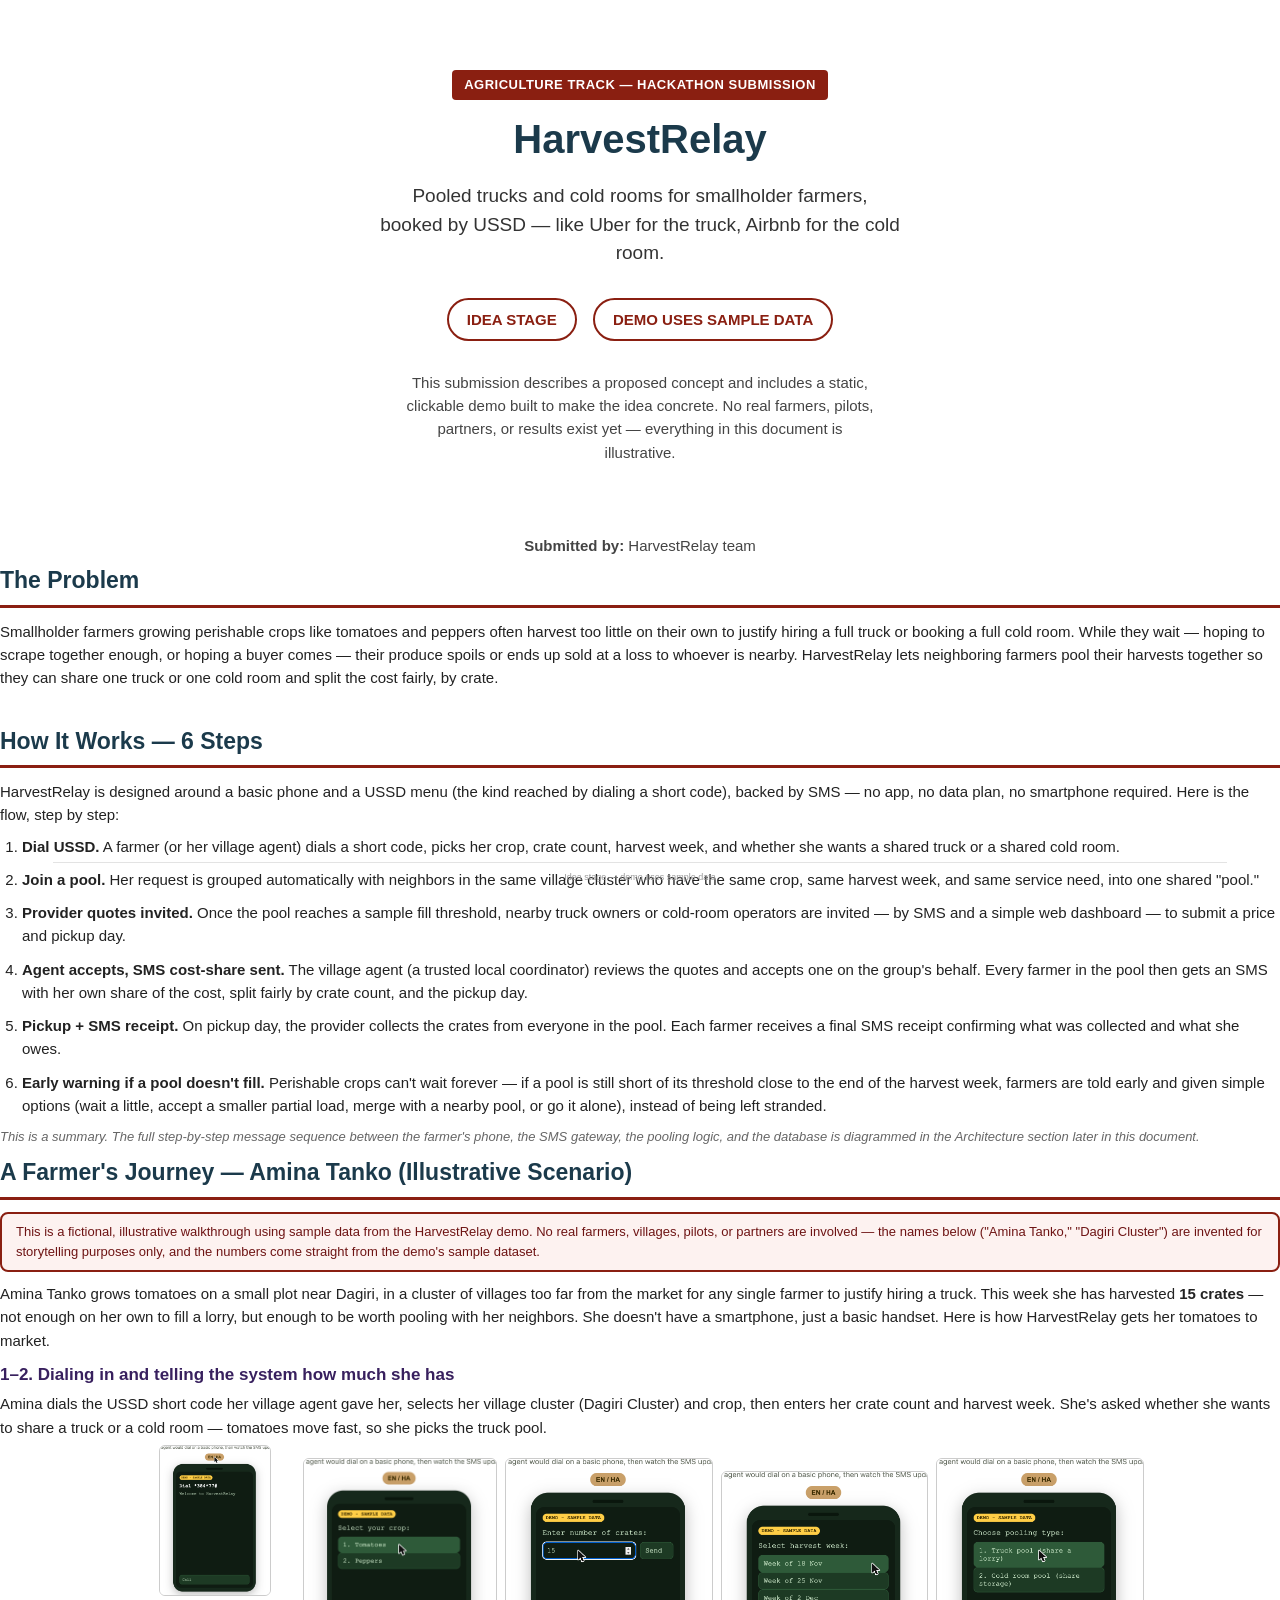
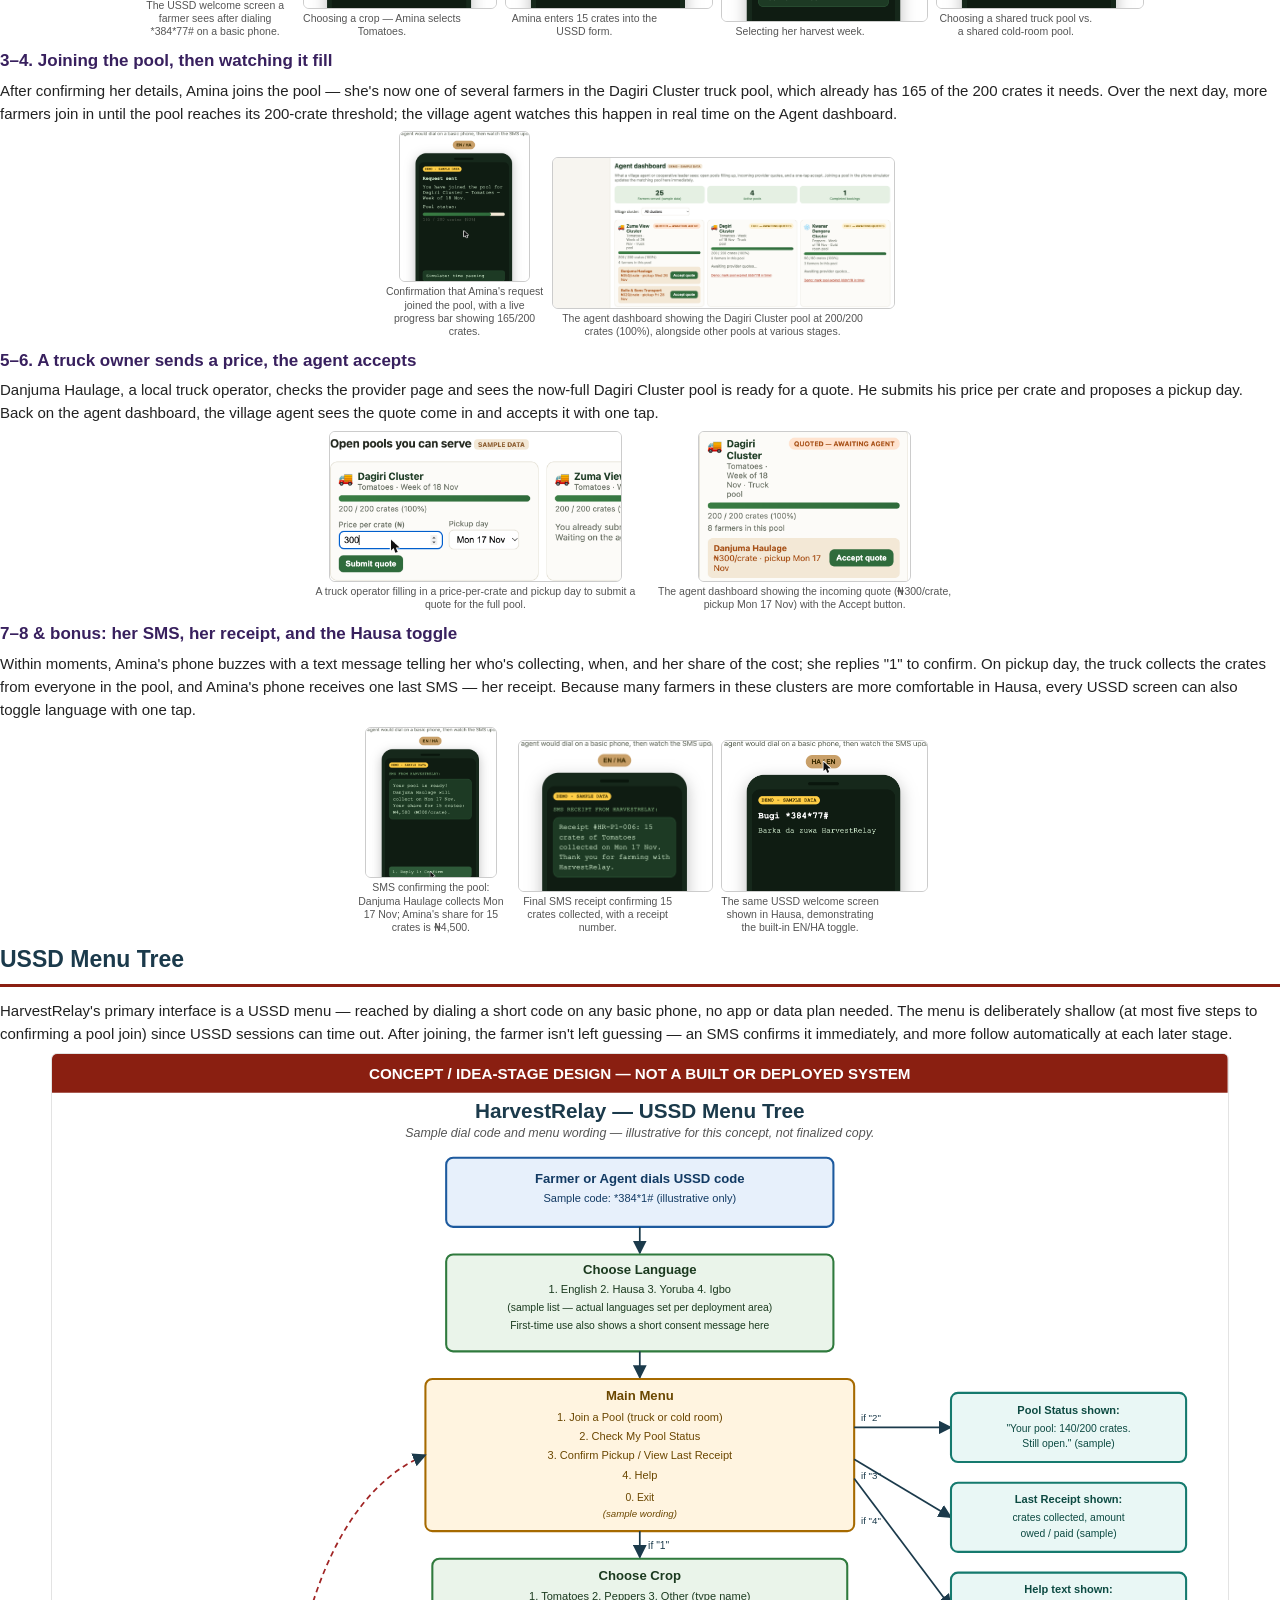
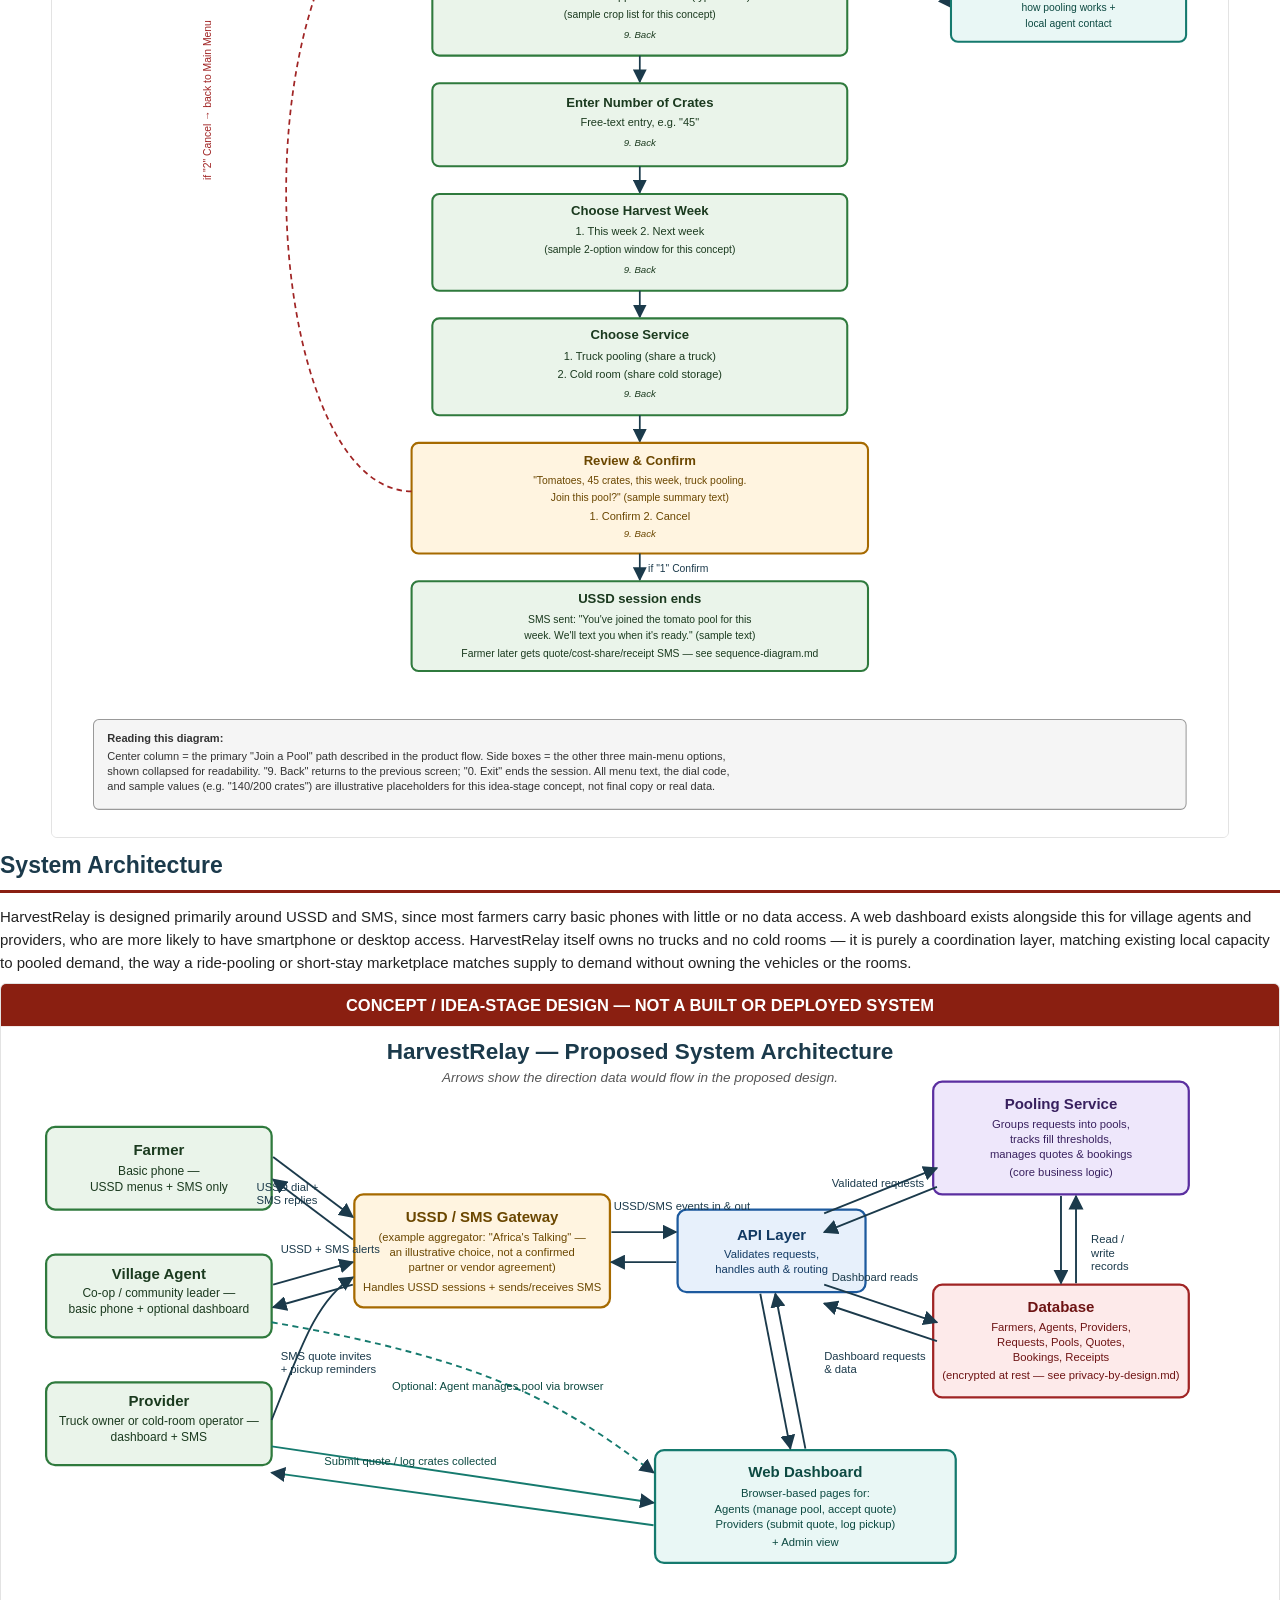
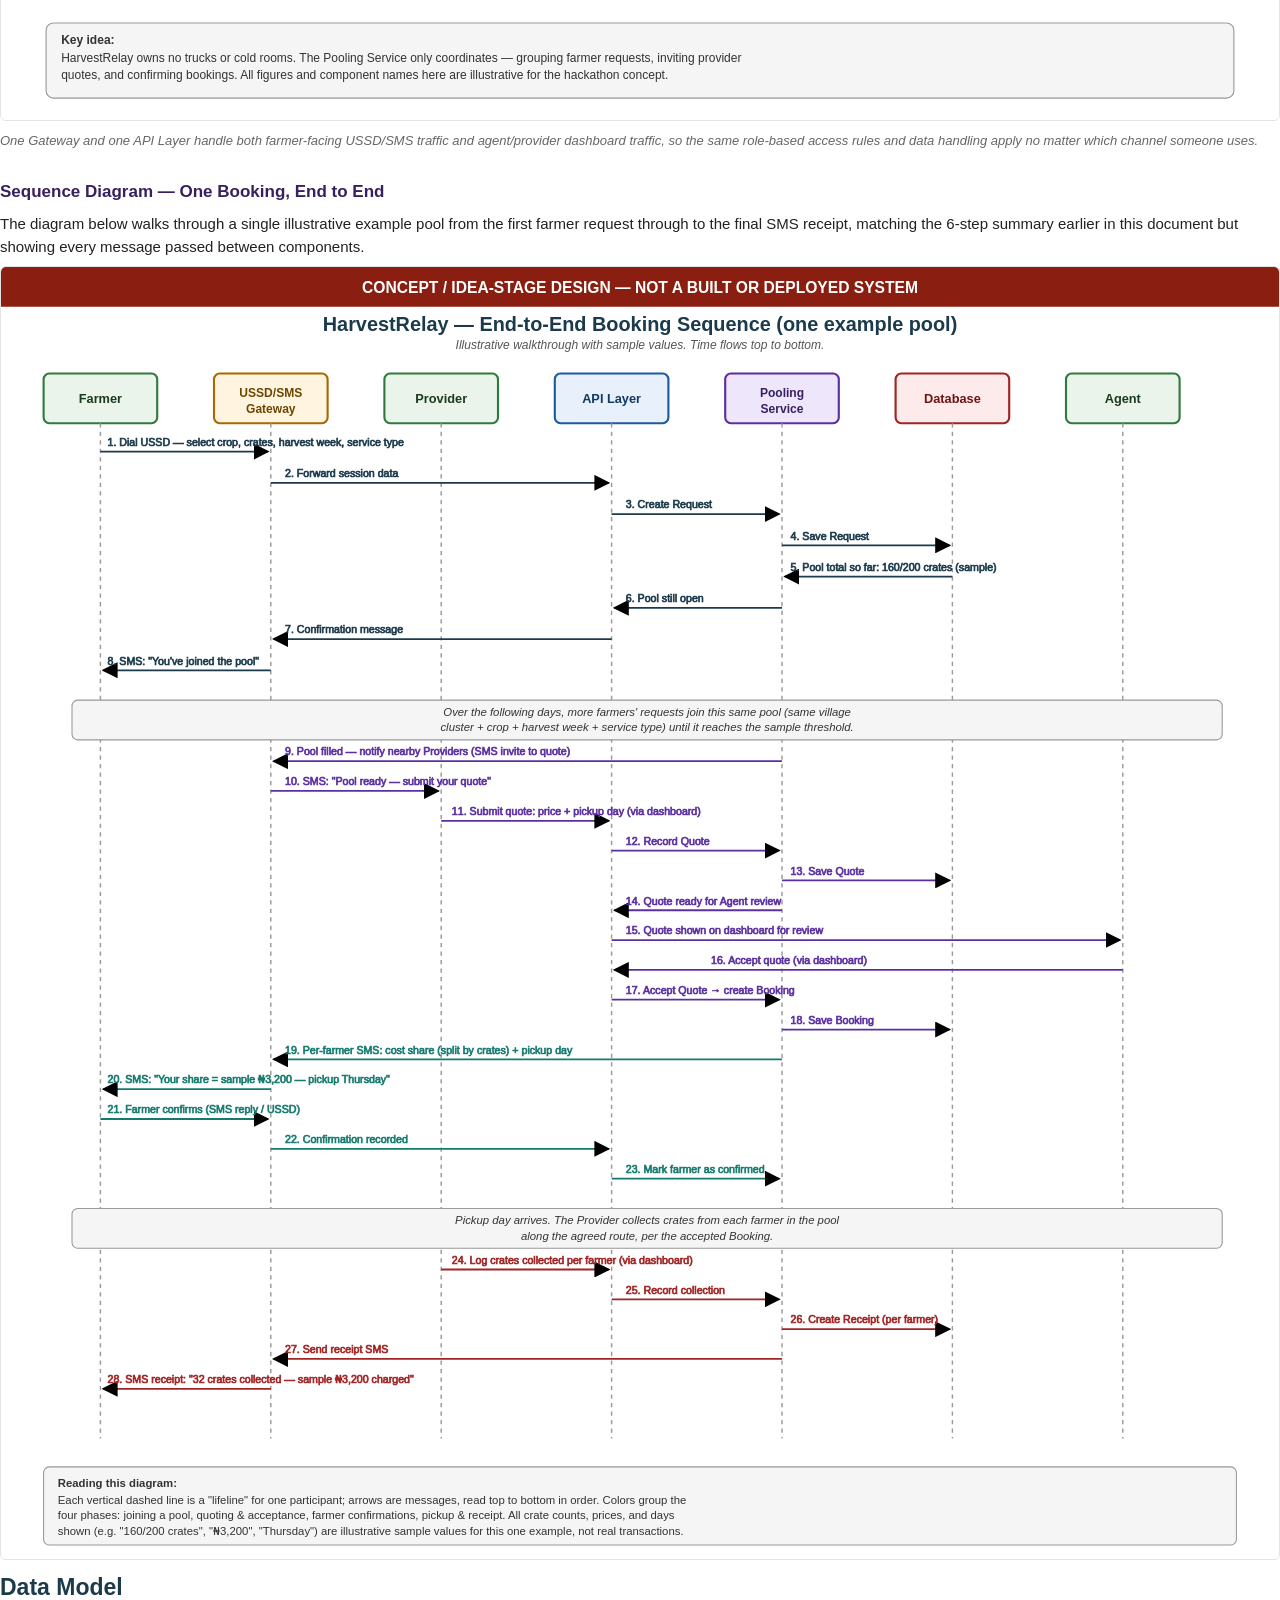
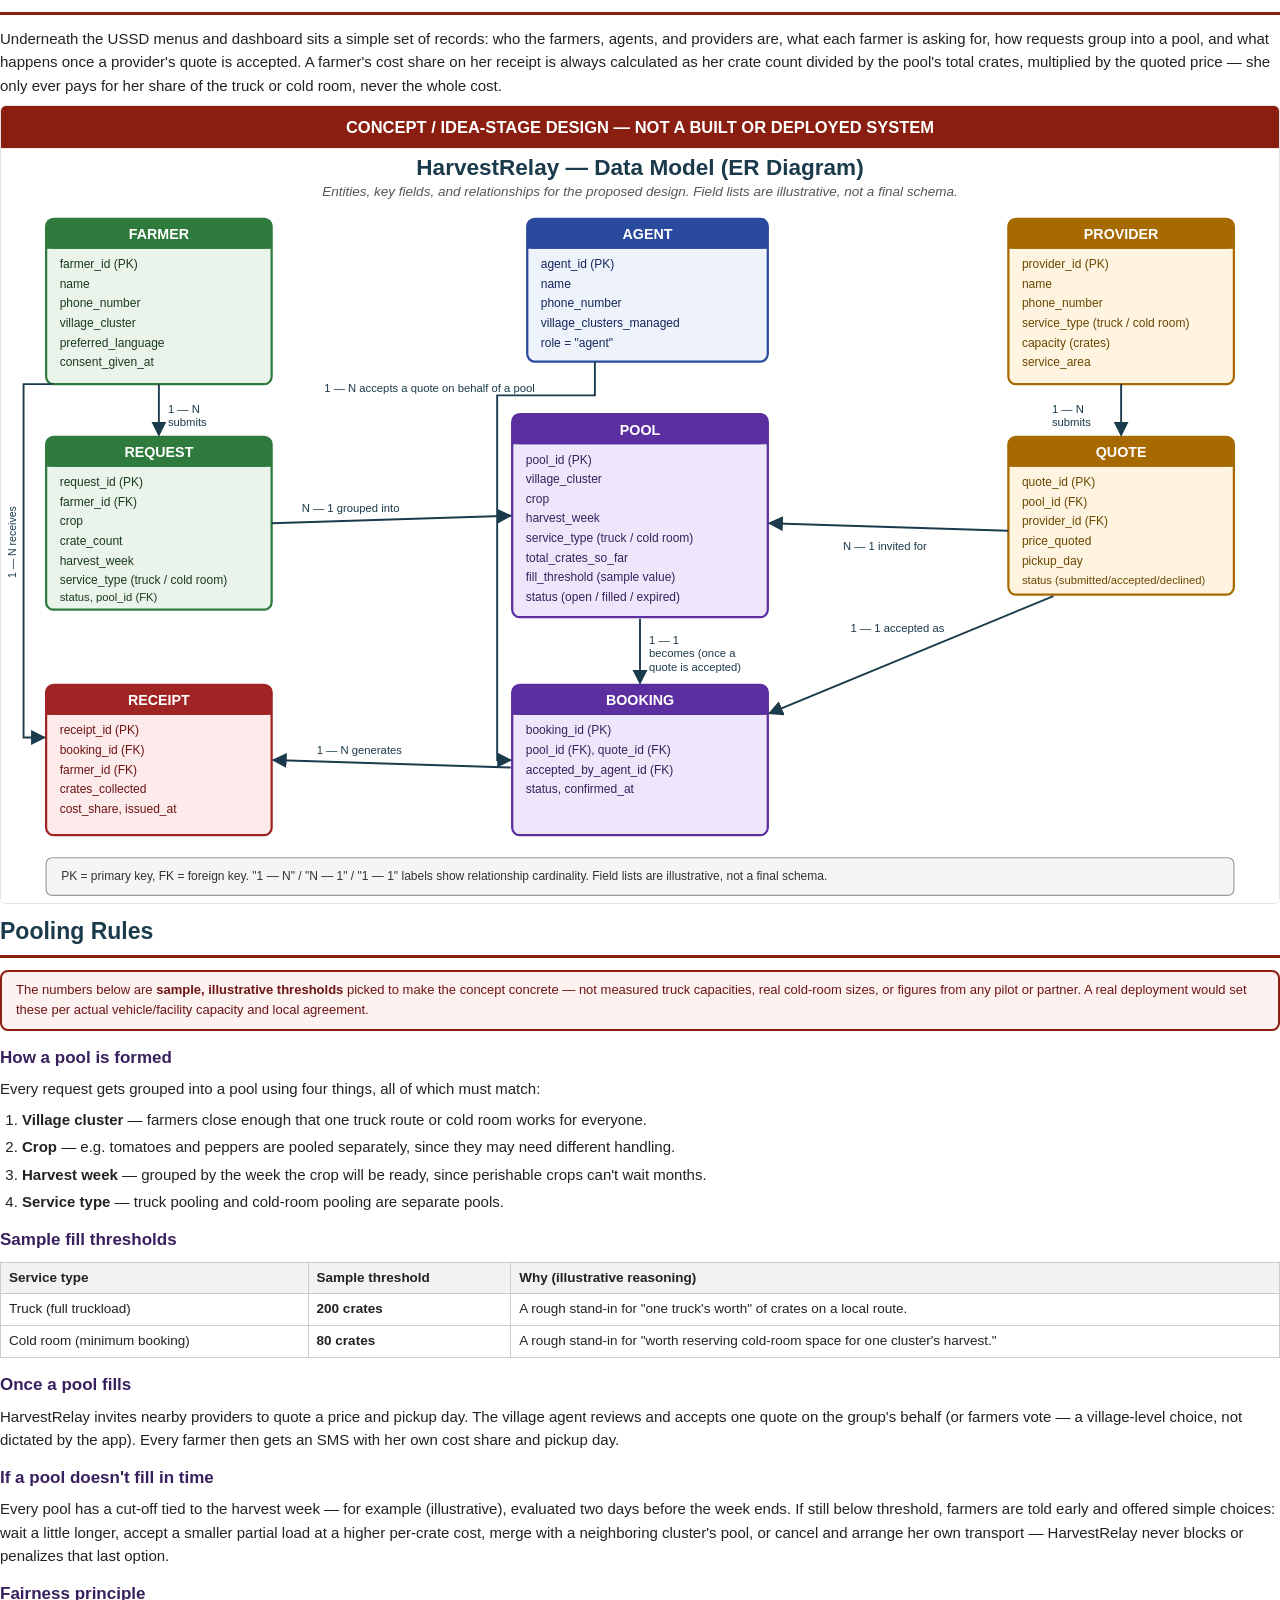
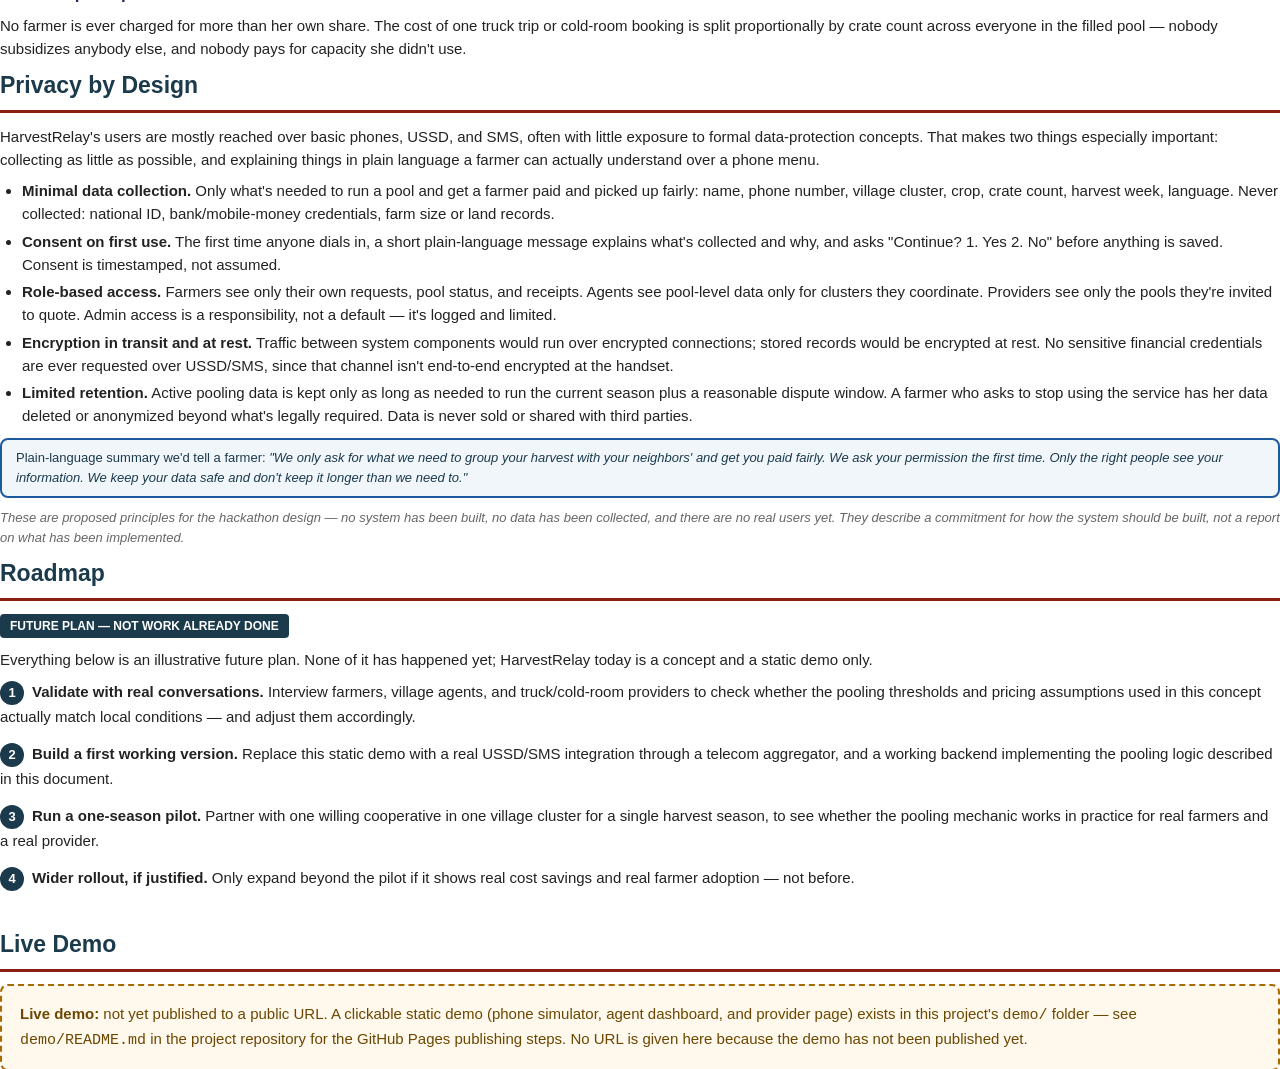
==== pdf/build.html @ ee97ad5a "Add HarvestRelay clickable demo and hackathon supporting evidence Idea-stage agriculture-track conce" ====
<!DOCTYPE html>
<html lang="en">
<head>
<meta charset="UTF-8">
<title>HarvestRelay — Supporting Evidence</title>
<style>
  @page {
    size: A4;
    margin: 20mm 14mm 16mm 14mm;
  }
  * { box-sizing: border-box; }
  html, body {
    margin: 0;
    padding: 0;
    font-family: "Helvetica Neue", Helvetica, Arial, sans-serif;
    color: #222222;
    font-size: 15px;
    line-height: 1.55;
  }
  h1 { font-size: 30px; line-height: 1.25; color: #1b3a4b; margin: 0 0 10px 0; }
  h2 { font-size: 23px; color: #1b3a4b; margin: 0 0 12px 0; border-bottom: 3px solid #8a1f11; padding-bottom: 6px; }
  h3 { font-size: 17px; color: #38205e; margin: 14px 0 6px 0; }
  p { margin: 0 0 8px 0; }
  .section {
    page-break-before: always;
  }
  .section:first-child { page-break-before: avoid; }
  .tag {
    display: inline-block;
    background: #8a1f11;
    color: #fff;
    font-weight: bold;
    font-size: 13px;
    letter-spacing: 0.5px;
    padding: 5px 12px;
    border-radius: 4px;
    margin-bottom: 14px;
  }
  .footer-note {
    position: fixed;
    bottom: 4mm;
    left: 14mm;
    right: 14mm;
    font-size: 9px;
    color: #999999;
    text-align: center;
    border-top: 1px solid #e3e3e3;
    padding-top: 2mm;
  }
  table { border-collapse: collapse; width: 100%; margin: 8px 0 12px 0; font-size: 13.5px; }
  th, td { border: 1px solid #cccccc; padding: 5px 8px; text-align: left; vertical-align: top; }
  th { background: #f2f2f2; }
  ol, ul { margin: 0 0 9px 0; padding-left: 22px; }
  li { margin-bottom: 4px; }
  .svg-wrap { width: 100%; margin: 8px 0 10px 0; page-break-inside: avoid; }
  .svg-wrap svg { width: 100%; height: auto; display: block; border: 1px solid #e3e3e3; border-radius: 6px; }
  .svg-wrap.compact { width: 92%; margin: 8px auto 10px auto; }
  .caption-note { font-size: 13px; color: #666666; font-style: italic; margin-top: 4px; }
  .cover { text-align: center; padding-top: 70px; }
  .cover h1 { font-size: 40px; margin-bottom: 18px; }
  .cover .oneliner { font-size: 19px; color: #333; max-width: 520px; margin: 0 auto 28px auto; line-height: 1.5; }
  .cover .badge-row { margin: 30px 0; }
  .cover .pill {
    display: inline-block;
    border: 2px solid #8a1f11;
    color: #8a1f11;
    font-weight: bold;
    font-size: 15px;
    padding: 8px 18px;
    border-radius: 30px;
    margin: 0 6px;
  }
  .cover .meta { margin-top: 70px; font-size: 15px; color: #444; }
  .cover .meta div { margin: 6px 0; }
  .disclaimer-box {
    border: 2px solid #8a1f11;
    background: #fdf2f0;
    border-radius: 8px;
    padding: 8px 14px;
    font-size: 13px;
    color: #6e1414;
    margin: 10px 0;
  }
  .journey-block { page-break-inside: avoid; margin-bottom: 8px; }
  .journey-block h3 { margin: 10px 0 4px 0; }
  .journey-block p { margin: 0 0 6px 0; }
  .shots-row { display: flex; gap: 8px; justify-content: center; align-items: flex-end; flex-wrap: wrap; margin: 6px 0 2px 0; }
  .shot {
    text-align: center;
  }
  .shot img {
    max-width: 100%;
    display: block;
    margin: 0 auto;
    border: 1px solid #ccc;
    border-radius: 6px;
  }
  .shot .cap { font-size: 10.5px; color: #555; margin-top: 3px; max-width: 54mm; line-height: 1.25; }
  .shot.narrow img { max-height: 40mm; }
  .shot.narrow .cap { max-width: 42mm; }
  .shot.wide img { max-height: 40mm; }
  .shot.wide .cap { max-width: 85mm; }
  .step-list li { margin-bottom: 10px; }
  .roadmap-item { margin-bottom: 14px; }
  .roadmap-item .num {
    display: inline-block;
    background: #1b3a4b;
    color: #fff;
    border-radius: 50%;
    width: 24px;
    height: 24px;
    text-align: center;
    line-height: 24px;
    font-size: 13px;
    font-weight: bold;
    margin-right: 8px;
  }
  .demo-box {
    border: 2px dashed #a66a00;
    background: #fff8ec;
    border-radius: 8px;
    padding: 16px 18px;
    font-size: 15px;
    color: #6b4700;
  }
  .future-tag {
    display: inline-block;
    background: #1b3a4b;
    color: #fff;
    font-size: 12px;
    font-weight: bold;
    padding: 3px 10px;
    border-radius: 4px;
    margin-bottom: 10px;
  }
</style>
</head>
<body>

<div class="footer-note">Idea stage — demo uses sample data</div>

<!-- ============================================================ -->
<!-- A. COVER PAGE -->
<!-- ============================================================ -->
<section class="section cover">
  <div class="tag">AGRICULTURE TRACK — HACKATHON SUBMISSION</div>
  <h1>HarvestRelay</h1>
  <p class="oneliner">
    Pooled trucks and cold rooms for smallholder farmers, booked by USSD —
    like Uber for the truck, Airbnb for the cold room.
  </p>
  <div class="badge-row">
    <span class="pill">IDEA STAGE</span>
    <span class="pill">DEMO USES SAMPLE DATA</span>
  </div>
  <p style="max-width:480px; margin:0 auto; color:#444;">
    This submission describes a proposed concept and includes a static,
    clickable demo built to make the idea concrete. No real farmers,
    pilots, partners, or results exist yet — everything in this document
    is illustrative.
  </p>
  <div class="meta">
    <div><strong>Submitted by:</strong> HarvestRelay team</div>
  </div>
</section>

<!-- ============================================================ -->
<!-- B + C. THE PROBLEM + HOW IT WORKS -->
<!-- ============================================================ -->
<section class="section">
  <h2>The Problem</h2>
  <p>
    Smallholder farmers growing perishable crops like tomatoes and peppers
    often harvest too little on their own to justify hiring a full truck
    or booking a full cold room. While they wait — hoping to scrape
    together enough, or hoping a buyer comes — their produce spoils or
    ends up sold at a loss to whoever is nearby. HarvestRelay lets
    neighboring farmers pool their harvests together so they can share
    one truck or one cold room and split the cost fairly, by crate.
  </p>

  <h2 style="margin-top:34px;">How It Works — 6 Steps</h2>
  <p>
    HarvestRelay is designed around a basic phone and a USSD menu (the
    kind reached by dialing a short code), backed by SMS — no app, no
    data plan, no smartphone required. Here is the flow, step by step:
  </p>
  <ol class="step-list">
    <li><strong>Dial USSD.</strong> A farmer (or her village agent) dials a short code, picks her crop, crate count, harvest week, and whether she wants a shared truck or a shared cold room.</li>
    <li><strong>Join a pool.</strong> Her request is grouped automatically with neighbors in the same village cluster who have the same crop, same harvest week, and same service need, into one shared "pool."</li>
    <li><strong>Provider quotes invited.</strong> Once the pool reaches a sample fill threshold, nearby truck owners or cold-room operators are invited — by SMS and a simple web dashboard — to submit a price and pickup day.</li>
    <li><strong>Agent accepts, SMS cost-share sent.</strong> The village agent (a trusted local coordinator) reviews the quotes and accepts one on the group's behalf. Every farmer in the pool then gets an SMS with her own share of the cost, split fairly by crate count, and the pickup day.</li>
    <li><strong>Pickup + SMS receipt.</strong> On pickup day, the provider collects the crates from everyone in the pool. Each farmer receives a final SMS receipt confirming what was collected and what she owes.</li>
    <li><strong>Early warning if a pool doesn't fill.</strong> Perishable crops can't wait forever — if a pool is still short of its threshold close to the end of the harvest week, farmers are told early and given simple options (wait a little, accept a smaller partial load, merge with a nearby pool, or go it alone), instead of being left stranded.</li>
  </ol>
  <p class="caption-note">
    This is a summary. The full step-by-step message sequence between the
    farmer's phone, the SMS gateway, the pooling logic, and the database
    is diagrammed in the Architecture section later in this document.
  </p>
</section>

<!-- ============================================================ -->
<!-- D. USER JOURNEY WITH SCREENSHOTS -->
<!-- ============================================================ -->
<section class="section">
  <h2>A Farmer's Journey — Amina Tanko (Illustrative Scenario)</h2>
  <div class="disclaimer-box">
    This is a fictional, illustrative walkthrough using sample data from
    the HarvestRelay demo. No real farmers, villages, pilots, or partners
    are involved — the names below ("Amina Tanko," "Dagiri Cluster") are
    invented for storytelling purposes only, and the numbers come
    straight from the demo's sample dataset.
  </div>
  <p style="margin-bottom:6px;">
    Amina Tanko grows tomatoes on a small plot near Dagiri, in a cluster
    of villages too far from the market for any single farmer to justify
    hiring a truck. This week she has harvested <strong>15 crates</strong>
    — not enough on her own to fill a lorry, but enough to be worth
    pooling with her neighbors. She doesn't have a smartphone, just a
    basic handset. Here is how HarvestRelay gets her tomatoes to market.
  </p>

  <div class="journey-block">
    <h3>1–2. Dialing in and telling the system how much she has</h3>
    <p>Amina dials the USSD short code her village agent gave her, selects her village cluster (Dagiri Cluster) and crop, then enters her crate count and harvest week. She's asked whether she wants to share a truck or a cold room — tomatoes move fast, so she picks the truck pool.</p>
    <div class="shots-row">
      <div class="shot narrow">
        <img src="../screenshots/01-ussd-dial.png" alt="USSD welcome screen">
        <div class="cap">The USSD welcome screen a farmer sees after dialing *384*77# on a basic phone.</div>
      </div>
      <div class="shot narrow">
        <img src="../screenshots/02-ussd-crop-select.png" alt="Crop selection screen">
        <div class="cap">Choosing a crop — Amina selects Tomatoes.</div>
      </div>
      <div class="shot narrow">
        <img src="../screenshots/03-ussd-crates-entry.png" alt="Crate entry screen">
        <div class="cap">Amina enters 15 crates into the USSD form.</div>
      </div>
      <div class="shot narrow">
        <img src="../screenshots/04-ussd-week-select.png" alt="Harvest week selection screen">
        <div class="cap">Selecting her harvest week.</div>
      </div>
      <div class="shot narrow">
        <img src="../screenshots/05-ussd-service-choice.png" alt="Truck vs cold room choice screen">
        <div class="cap">Choosing a shared truck pool vs. a shared cold-room pool.</div>
      </div>
    </div>
  </div>

  <div class="journey-block">
    <h3>3–4. Joining the pool, then watching it fill</h3>
    <p>After confirming her details, Amina joins the pool — she's now one of several farmers in the Dagiri Cluster truck pool, which already has 165 of the 200 crates it needs. Over the next day, more farmers join in until the pool reaches its 200-crate threshold; the village agent watches this happen in real time on the Agent dashboard.</p>
    <div class="shots-row">
      <div class="shot narrow">
        <img src="../screenshots/06-ussd-pool-joined.png" alt="Pool joined confirmation screen">
        <div class="cap">Confirmation that Amina's request joined the pool, with a live progress bar showing 165/200 crates.</div>
      </div>
      <div class="shot wide">
        <img src="../screenshots/07-agent-dashboard-pools.png" alt="Agent dashboard showing pools">
        <div class="cap">The agent dashboard showing the Dagiri Cluster pool at 200/200 crates (100%), alongside other pools at various stages.</div>
      </div>
    </div>
  </div>

  <div class="journey-block">
    <h3>5–6. A truck owner sends a price, the agent accepts</h3>
    <p>Danjuma Haulage, a local truck operator, checks the provider page and sees the now-full Dagiri Cluster pool is ready for a quote. He submits his price per crate and proposes a pickup day. Back on the agent dashboard, the village agent sees the quote come in and accepts it with one tap.</p>
    <div class="shots-row">
      <div class="shot wide">
        <img src="../screenshots/08-provider-quote.png" alt="Provider quote submission screen">
        <div class="cap">A truck operator filling in a price-per-crate and pickup day to submit a quote for the full pool.</div>
      </div>
      <div class="shot wide">
        <img src="../screenshots/09-agent-accept-quote.png" alt="Agent accepting a quote">
        <div class="cap">The agent dashboard showing the incoming quote (₦300/crate, pickup Mon 17 Nov) with the Accept button.</div>
      </div>
    </div>
  </div>

  <div class="journey-block">
    <h3>7–8 &amp; bonus: her SMS, her receipt, and the Hausa toggle</h3>
    <p>Within moments, Amina's phone buzzes with a text message telling her who's collecting, when, and her share of the cost; she replies "1" to confirm. On pickup day, the truck collects the crates from everyone in the pool, and Amina's phone receives one last SMS — her receipt. Because many farmers in these clusters are more comfortable in Hausa, every USSD screen can also toggle language with one tap.</p>
    <div class="shots-row">
      <div class="shot narrow">
        <img src="../screenshots/10-sms-cost-share.png" alt="SMS with cost share">
        <div class="cap">SMS confirming the pool: Danjuma Haulage collects Mon 17 Nov; Amina's share for 15 crates is ₦4,500.</div>
      </div>
      <div class="shot narrow">
        <img src="../screenshots/11-sms-receipt.png" alt="SMS receipt">
        <div class="cap">Final SMS receipt confirming 15 crates collected, with a receipt number.</div>
      </div>
      <div class="shot narrow">
        <img src="../screenshots/12-ussd-hausa-toggle.png" alt="Hausa language toggle">
        <div class="cap">The same USSD welcome screen shown in Hausa, demonstrating the built-in EN/HA toggle.</div>
      </div>
    </div>
  </div>
</section>

<!-- ============================================================ -->
<!-- E. USSD MENU TREE -->
<!-- ============================================================ -->
<section class="section">
  <h2>USSD Menu Tree</h2>
  <p>
    HarvestRelay's primary interface is a USSD menu — reached by dialing
    a short code on any basic phone, no app or data plan needed. The menu
    is deliberately shallow (at most five steps to confirming a pool
    join) since USSD sessions can time out. After joining, the farmer
    isn't left guessing — an SMS confirms it immediately, and more follow
    automatically at each later stage.
  </p>
  <div class="svg-wrap compact">
<svg xmlns="http://www.w3.org/2000/svg" viewBox="0 0 1700 2000" font-family="Helvetica, Arial, sans-serif">
  <rect x="0" y="0" width="1700" height="2000" fill="#ffffff"/>
  <rect x="0" y="0" width="1700" height="56" fill="#8a1f11"/>
  <text x="850" y="36" text-anchor="middle" font-size="22" font-weight="bold" fill="#ffffff">
    CONCEPT / IDEA-STAGE DESIGN — NOT A BUILT OR DEPLOYED SYSTEM
  </text>
  <text x="850" y="92" text-anchor="middle" font-size="30" font-weight="bold" fill="#1b3a4b">HarvestRelay — USSD Menu Tree</text>
  <text x="850" y="120" text-anchor="middle" font-size="18" font-style="italic" fill="#555555">Sample dial code and menu wording — illustrative for this concept, not finalized copy.</text>
  <defs>
    <marker id="u-arrow" viewBox="0 0 10 10" refX="9" refY="5" markerWidth="8" markerHeight="8" orient="auto-start-reverse">
      <path d="M0,0 L10,5 L0,10 z" fill="#1b3a4b"/>
    </marker>
  </defs>
  <rect x="570" y="150" width="560" height="100" rx="10" fill="#e7f0fb" stroke="#1d5a9e" stroke-width="3"/>
  <text x="850" y="186" text-anchor="middle" font-size="19" font-weight="bold" fill="#123a63">Farmer or Agent dials USSD code</text>
  <text x="850" y="214" text-anchor="middle" font-size="16" fill="#123a63">Sample code: *384*1#  (illustrative only)</text>
  <line x1="850" y1="250" x2="850" y2="288" stroke="#1b3a4b" stroke-width="2.5" marker-end="url(#u-arrow)"/>
  <rect x="570" y="290" width="560" height="140" rx="10" fill="#eaf4ea" stroke="#2f7a3d" stroke-width="3"/>
  <text x="850" y="318" text-anchor="middle" font-size="19" font-weight="bold" fill="#1b3a1f">Choose Language</text>
  <text x="850" y="346" text-anchor="middle" font-size="16" fill="#1b3a1f">1. English   2. Hausa   3. Yoruba   4. Igbo</text>
  <text x="850" y="372" text-anchor="middle" font-size="15" fill="#1b3a1f">(sample list — actual languages set per deployment area)</text>
  <text x="850" y="398" text-anchor="middle" font-size="15" fill="#1b3a1f">First-time use also shows a short consent message here</text>
  <line x1="850" y1="430" x2="850" y2="468" stroke="#1b3a4b" stroke-width="2.5" marker-end="url(#u-arrow)"/>
  <rect x="540" y="470" width="620" height="220" rx="10" fill="#fff4e0" stroke="#a66a00" stroke-width="3"/>
  <text x="850" y="500" text-anchor="middle" font-size="19" font-weight="bold" fill="#6b4700">Main Menu</text>
  <text x="850" y="530" text-anchor="middle" font-size="16" fill="#6b4700">1. Join a Pool (truck or cold room)</text>
  <text x="850" y="558" text-anchor="middle" font-size="16" fill="#6b4700">2. Check My Pool Status</text>
  <text x="850" y="586" text-anchor="middle" font-size="16" fill="#6b4700">3. Confirm Pickup / View Last Receipt</text>
  <text x="850" y="614" text-anchor="middle" font-size="16" fill="#6b4700">4. Help</text>
  <text x="850" y="646" text-anchor="middle" font-size="15" fill="#6b4700">0. Exit</text>
  <text x="850" y="670" text-anchor="middle" font-size="14" fill="#6b4700" font-style="italic">(sample wording)</text>
  <line x1="850" y1="690" x2="850" y2="728" stroke="#1b3a4b" stroke-width="2.5" marker-end="url(#u-arrow)"/>
  <text x="862" y="716" font-size="15" fill="#1b3a4b">if "1"</text>
  <line x1="1160" y1="540" x2="1300" y2="540" stroke="#1b3a4b" stroke-width="2.5" marker-end="url(#u-arrow)"/>
  <text x="1170" y="530" font-size="14" fill="#1b3a4b">if "2"</text>
  <line x1="1160" y1="586" x2="1300" y2="670" stroke="#1b3a4b" stroke-width="2.5" marker-end="url(#u-arrow)"/>
  <text x="1170" y="615" font-size="14" fill="#1b3a4b">if "3"</text>
  <line x1="1160" y1="614" x2="1300" y2="800" stroke="#1b3a4b" stroke-width="2.5" marker-end="url(#u-arrow)"/>
  <text x="1170" y="680" font-size="14" fill="#1b3a4b">if "4"</text>
  <rect x="1300" y="490" width="340" height="100" rx="10" fill="#e9f7f5" stroke="#157a6e" stroke-width="3"/>
  <text x="1470" y="520" text-anchor="middle" font-size="16" font-weight="bold" fill="#0d4a42">Pool Status shown:</text>
  <text x="1470" y="546" text-anchor="middle" font-size="15" fill="#0d4a42">"Your pool: 140/200 crates.</text>
  <text x="1470" y="568" text-anchor="middle" font-size="15" fill="#0d4a42">Still open." (sample)</text>
  <rect x="1300" y="620" width="340" height="100" rx="10" fill="#e9f7f5" stroke="#157a6e" stroke-width="3"/>
  <text x="1470" y="650" text-anchor="middle" font-size="16" font-weight="bold" fill="#0d4a42">Last Receipt shown:</text>
  <text x="1470" y="676" text-anchor="middle" font-size="15" fill="#0d4a42">crates collected, amount</text>
  <text x="1470" y="698" text-anchor="middle" font-size="15" fill="#0d4a42">owed / paid (sample)</text>
  <rect x="1300" y="750" width="340" height="100" rx="10" fill="#e9f7f5" stroke="#157a6e" stroke-width="3"/>
  <text x="1470" y="780" text-anchor="middle" font-size="16" font-weight="bold" fill="#0d4a42">Help text shown:</text>
  <text x="1470" y="806" text-anchor="middle" font-size="15" fill="#0d4a42">how pooling works +</text>
  <text x="1470" y="828" text-anchor="middle" font-size="15" fill="#0d4a42">local agent contact</text>
  <rect x="550" y="730" width="600" height="140" rx="10" fill="#eaf4ea" stroke="#2f7a3d" stroke-width="3"/>
  <text x="850" y="760" text-anchor="middle" font-size="19" font-weight="bold" fill="#1b3a1f">Choose Crop</text>
  <text x="850" y="790" text-anchor="middle" font-size="16" fill="#1b3a1f">1. Tomatoes   2. Peppers   3. Other (type name)</text>
  <text x="850" y="816" text-anchor="middle" font-size="15" fill="#1b3a1f">(sample crop list for this concept)</text>
  <text x="850" y="844" text-anchor="middle" font-size="14" fill="#1b3a1f" font-style="italic">9. Back</text>
  <line x1="850" y1="870" x2="850" y2="908" stroke="#1b3a4b" stroke-width="2.5" marker-end="url(#u-arrow)"/>
  <rect x="550" y="910" width="600" height="120" rx="10" fill="#eaf4ea" stroke="#2f7a3d" stroke-width="3"/>
  <text x="850" y="944" text-anchor="middle" font-size="19" font-weight="bold" fill="#1b3a1f">Enter Number of Crates</text>
  <text x="850" y="972" text-anchor="middle" font-size="16" fill="#1b3a1f">Free-text entry, e.g. "45"</text>
  <text x="850" y="1000" text-anchor="middle" font-size="14" fill="#1b3a1f" font-style="italic">9. Back</text>
  <line x1="850" y1="1030" x2="850" y2="1068" stroke="#1b3a4b" stroke-width="2.5" marker-end="url(#u-arrow)"/>
  <rect x="550" y="1070" width="600" height="140" rx="10" fill="#eaf4ea" stroke="#2f7a3d" stroke-width="3"/>
  <text x="850" y="1100" text-anchor="middle" font-size="19" font-weight="bold" fill="#1b3a1f">Choose Harvest Week</text>
  <text x="850" y="1130" text-anchor="middle" font-size="16" fill="#1b3a1f">1. This week   2. Next week</text>
  <text x="850" y="1156" text-anchor="middle" font-size="15" fill="#1b3a1f">(sample 2-option window for this concept)</text>
  <text x="850" y="1184" text-anchor="middle" font-size="14" fill="#1b3a1f" font-style="italic">9. Back</text>
  <line x1="850" y1="1210" x2="850" y2="1248" stroke="#1b3a4b" stroke-width="2.5" marker-end="url(#u-arrow)"/>
  <rect x="550" y="1250" width="600" height="140" rx="10" fill="#eaf4ea" stroke="#2f7a3d" stroke-width="3"/>
  <text x="850" y="1280" text-anchor="middle" font-size="19" font-weight="bold" fill="#1b3a1f">Choose Service</text>
  <text x="850" y="1310" text-anchor="middle" font-size="16" fill="#1b3a1f">1. Truck pooling (share a truck)</text>
  <text x="850" y="1336" text-anchor="middle" font-size="16" fill="#1b3a1f">2. Cold room (share cold storage)</text>
  <text x="850" y="1364" text-anchor="middle" font-size="14" fill="#1b3a1f" font-style="italic">9. Back</text>
  <line x1="850" y1="1390" x2="850" y2="1428" stroke="#1b3a4b" stroke-width="2.5" marker-end="url(#u-arrow)"/>
  <rect x="520" y="1430" width="660" height="160" rx="10" fill="#fff4e0" stroke="#a66a00" stroke-width="3"/>
  <text x="850" y="1462" text-anchor="middle" font-size="19" font-weight="bold" fill="#6b4700">Review &amp; Confirm</text>
  <text x="850" y="1490" text-anchor="middle" font-size="15" fill="#6b4700">"Tomatoes, 45 crates, this week, truck pooling.</text>
  <text x="850" y="1514" text-anchor="middle" font-size="15" fill="#6b4700">Join this pool?" (sample summary text)</text>
  <text x="850" y="1542" text-anchor="middle" font-size="16" fill="#6b4700">1. Confirm   2. Cancel</text>
  <text x="850" y="1566" text-anchor="middle" font-size="14" fill="#6b4700" font-style="italic">9. Back</text>
  <line x1="850" y1="1590" x2="850" y2="1628" stroke="#1b3a4b" stroke-width="2.5" marker-end="url(#u-arrow)"/>
  <text x="862" y="1616" font-size="15" fill="#1b3a4b">if "1" Confirm</text>
  <path d="M 520 1500 C 300 1500, 250 700, 540 580" fill="none" stroke="#a02424" stroke-width="2.5" stroke-dasharray="8,6" marker-end="url(#u-arrow)"/>
  <text x="230" y="1050" font-size="15" fill="#a02424" transform="rotate(-90 230 1050)">if "2" Cancel → back to Main Menu</text>
  <rect x="520" y="1630" width="660" height="130" rx="10" fill="#eaf4ea" stroke="#2f7a3d" stroke-width="3"/>
  <text x="850" y="1662" text-anchor="middle" font-size="19" font-weight="bold" fill="#1b3a1f">USSD session ends</text>
  <text x="850" y="1690" text-anchor="middle" font-size="15" fill="#1b3a1f">SMS sent: "You've joined the tomato pool for this</text>
  <text x="850" y="1714" text-anchor="middle" font-size="15" fill="#1b3a1f">week. We'll text you when it's ready." (sample text)</text>
  <text x="850" y="1740" text-anchor="middle" font-size="15" fill="#1b3a1f">Farmer later gets quote/cost-share/receipt SMS — see sequence-diagram.md</text>
  <rect x="60" y="1830" width="1580" height="130" rx="8" fill="#f5f5f5" stroke="#999999" stroke-width="1.5"/>
  <text x="80" y="1862" font-size="16" font-weight="bold" fill="#333333">Reading this diagram:</text>
  <text x="80" y="1888" font-size="16" fill="#333333">Center column = the primary "Join a Pool" path described in the product flow. Side boxes = the other three main-menu options,</text>
  <text x="80" y="1910" font-size="16" fill="#333333">shown collapsed for readability. "9. Back" returns to the previous screen; "0. Exit" ends the session. All menu text, the dial code,</text>
  <text x="80" y="1932" font-size="16" fill="#333333">and sample values (e.g. "140/200 crates") are illustrative placeholders for this idea-stage concept, not final copy or real data.</text>
</svg>
  </div>
</section>

<!-- ============================================================ -->
<!-- F. ARCHITECTURE -->
<!-- ============================================================ -->
<section class="section">
  <h2>System Architecture</h2>
  <p>
    HarvestRelay is designed primarily around USSD and SMS, since most
    farmers carry basic phones with little or no data access. A web
    dashboard exists alongside this for village agents and providers, who
    are more likely to have smartphone or desktop access. HarvestRelay
    itself owns no trucks and no cold rooms — it is purely a coordination
    layer, matching existing local capacity to pooled demand, the way a
    ride-pooling or short-stay marketplace matches supply to demand
    without owning the vehicles or the rooms.
  </p>
  <div class="svg-wrap">
<svg xmlns="http://www.w3.org/2000/svg" viewBox="0 0 1700 980" font-family="Helvetica, Arial, sans-serif">
  <rect x="0" y="0" width="1700" height="980" fill="#ffffff"/>
  <rect x="0" y="0" width="1700" height="56" fill="#8a1f11"/>
  <text x="850" y="36" text-anchor="middle" font-size="22" font-weight="bold" fill="#ffffff">
    CONCEPT / IDEA-STAGE DESIGN — NOT A BUILT OR DEPLOYED SYSTEM
  </text>
  <text x="850" y="100" text-anchor="middle" font-size="30" font-weight="bold" fill="#1b3a4b">
    HarvestRelay — Proposed System Architecture
  </text>
  <text x="850" y="130" text-anchor="middle" font-size="18" font-style="italic" fill="#555555">
    Arrows show the direction data would flow in the proposed design.
  </text>
  <defs>
    <marker id="arrowFwd" viewBox="0 0 10 10" refX="9" refY="5" markerWidth="8" markerHeight="8" orient="auto-start-reverse">
      <path d="M0,0 L10,5 L0,10 z" fill="#1b3a4b"/>
    </marker>
  </defs>
  <g>
    <rect x="60" y="190" width="300" height="110" rx="12" fill="#eaf4ea" stroke="#2f7a3d" stroke-width="3"/>
    <text x="210" y="228" text-anchor="middle" font-size="20" font-weight="bold" fill="#1b3a1f">Farmer</text>
    <text x="210" y="254" text-anchor="middle" font-size="16" fill="#1b3a1f">Basic phone —</text>
    <text x="210" y="276" text-anchor="middle" font-size="16" fill="#1b3a1f">USSD menus + SMS only</text>
  </g>
  <g>
    <rect x="60" y="360" width="300" height="110" rx="12" fill="#eaf4ea" stroke="#2f7a3d" stroke-width="3"/>
    <text x="210" y="392" text-anchor="middle" font-size="20" font-weight="bold" fill="#1b3a1f">Village Agent</text>
    <text x="210" y="416" text-anchor="middle" font-size="16" fill="#1b3a1f">Co-op / community leader —</text>
    <text x="210" y="438" text-anchor="middle" font-size="16" fill="#1b3a1f">basic phone + optional dashboard</text>
  </g>
  <g>
    <rect x="60" y="530" width="300" height="110" rx="12" fill="#eaf4ea" stroke="#2f7a3d" stroke-width="3"/>
    <text x="210" y="562" text-anchor="middle" font-size="20" font-weight="bold" fill="#1b3a1f">Provider</text>
    <text x="210" y="586" text-anchor="middle" font-size="16" fill="#1b3a1f">Truck owner or cold-room operator —</text>
    <text x="210" y="608" text-anchor="middle" font-size="16" fill="#1b3a1f">dashboard + SMS</text>
  </g>
  <rect x="470" y="280" width="340" height="150" rx="12" fill="#fff4e0" stroke="#a66a00" stroke-width="3"/>
  <text x="640" y="316" text-anchor="middle" font-size="20" font-weight="bold" fill="#6b4700">USSD / SMS Gateway</text>
  <text x="640" y="342" text-anchor="middle" font-size="15" fill="#6b4700">(example aggregator: "Africa's Talking" —</text>
  <text x="640" y="362" text-anchor="middle" font-size="15" fill="#6b4700">an illustrative choice, not a confirmed</text>
  <text x="640" y="382" text-anchor="middle" font-size="15" fill="#6b4700">partner or vendor agreement)</text>
  <text x="640" y="408" text-anchor="middle" font-size="15" fill="#6b4700">Handles USSD sessions + sends/receives SMS</text>
  <rect x="900" y="300" width="250" height="110" rx="12" fill="#e7f0fb" stroke="#1d5a9e" stroke-width="3"/>
  <text x="1025" y="340" text-anchor="middle" font-size="20" font-weight="bold" fill="#123a63">API Layer</text>
  <text x="1025" y="364" text-anchor="middle" font-size="15" fill="#123a63">Validates requests,</text>
  <text x="1025" y="384" text-anchor="middle" font-size="15" fill="#123a63">handles auth &amp; routing</text>
  <rect x="1240" y="130" width="340" height="150" rx="12" fill="#eee7fb" stroke="#5b2fa0" stroke-width="3"/>
  <text x="1410" y="166" text-anchor="middle" font-size="20" font-weight="bold" fill="#38205e">Pooling Service</text>
  <text x="1410" y="192" text-anchor="middle" font-size="15" fill="#38205e">Groups requests into pools,</text>
  <text x="1410" y="212" text-anchor="middle" font-size="15" fill="#38205e">tracks fill thresholds,</text>
  <text x="1410" y="232" text-anchor="middle" font-size="15" fill="#38205e">manages quotes &amp; bookings</text>
  <text x="1410" y="256" text-anchor="middle" font-size="15" fill="#38205e">(core business logic)</text>
  <rect x="1240" y="400" width="340" height="150" rx="12" fill="#fdeaea" stroke="#a02424" stroke-width="3"/>
  <text x="1410" y="436" text-anchor="middle" font-size="20" font-weight="bold" fill="#6e1414">Database</text>
  <text x="1410" y="462" text-anchor="middle" font-size="15" fill="#6e1414">Farmers, Agents, Providers,</text>
  <text x="1410" y="482" text-anchor="middle" font-size="15" fill="#6e1414">Requests, Pools, Quotes,</text>
  <text x="1410" y="502" text-anchor="middle" font-size="15" fill="#6e1414">Bookings, Receipts</text>
  <text x="1410" y="526" text-anchor="middle" font-size="15" fill="#6e1414">(encrypted at rest — see privacy-by-design.md)</text>
  <rect x="870" y="620" width="400" height="150" rx="12" fill="#e9f7f5" stroke="#157a6e" stroke-width="3"/>
  <text x="1070" y="656" text-anchor="middle" font-size="20" font-weight="bold" fill="#0d4a42">Web Dashboard</text>
  <text x="1070" y="682" text-anchor="middle" font-size="15" fill="#0d4a42">Browser-based pages for:</text>
  <text x="1070" y="704" text-anchor="middle" font-size="15" fill="#0d4a42">Agents (manage pool, accept quote)</text>
  <text x="1070" y="724" text-anchor="middle" font-size="15" fill="#0d4a42">Providers (submit quote, log pickup)</text>
  <text x="1070" y="748" text-anchor="middle" font-size="15" fill="#0d4a42">+ Admin view</text>
  <line x1="362" y1="230" x2="468" y2="310" stroke="#1b3a4b" stroke-width="2.5" marker-end="url(#arrowFwd)"/>
  <line x1="468" y1="340" x2="362" y2="260" stroke="#1b3a4b" stroke-width="2.5" marker-end="url(#arrowFwd)"/>
  <text x="340" y="275" font-size="15" fill="#1b3a4b">USSD dial +</text>
  <text x="340" y="293" font-size="15" fill="#1b3a4b">SMS replies</text>
  <line x1="362" y1="400" x2="468" y2="370" stroke="#1b3a4b" stroke-width="2.5" marker-end="url(#arrowFwd)"/>
  <line x1="468" y1="400" x2="362" y2="430" stroke="#1b3a4b" stroke-width="2.5" marker-end="url(#arrowFwd)"/>
  <text x="372" y="358" font-size="15" fill="#1b3a4b">USSD + SMS alerts</text>
  <path d="M 360 450 C 650 500, 750 560, 868 650" fill="none" stroke="#157a6e" stroke-width="2.5" stroke-dasharray="8,6" marker-end="url(#arrowFwd)"/>
  <text x="520" y="540" font-size="15" fill="#0d4a42">Optional: Agent manages pool via browser</text>
  <line x1="360" y1="615" x2="868" y2="690" stroke="#157a6e" stroke-width="2.5" marker-end="url(#arrowFwd)"/>
  <line x1="868" y1="720" x2="360" y2="650" stroke="#157a6e" stroke-width="2.5" marker-end="url(#arrowFwd)"/>
  <text x="430" y="640" font-size="15" fill="#0d4a42">Submit quote / log crates collected</text>
  <path d="M 360 580 C 400 480, 420 420, 468 390" fill="none" stroke="#1b3a4b" stroke-width="2.5" marker-end="url(#arrowFwd)"/>
  <text x="372" y="500" font-size="15" fill="#1b3a4b">SMS quote invites</text>
  <text x="372" y="518" font-size="15" fill="#1b3a4b">+ pickup reminders</text>
  <line x1="812" y1="330" x2="898" y2="330" stroke="#1b3a4b" stroke-width="2.5" marker-end="url(#arrowFwd)"/>
  <line x1="898" y1="370" x2="812" y2="370" stroke="#1b3a4b" stroke-width="2.5" marker-end="url(#arrowFwd)"/>
  <text x="815" y="300" font-size="15" fill="#1b3a4b">USSD/SMS events in &amp; out</text>
  <line x1="1095" y1="305" x2="1245" y2="245" stroke="#1b3a4b" stroke-width="2.5" marker-end="url(#arrowFwd)"/>
  <line x1="1245" y1="270" x2="1095" y2="330" stroke="#1b3a4b" stroke-width="2.5" marker-end="url(#arrowFwd)"/>
  <text x="1105" y="270" font-size="15" fill="#1b3a4b">Validated requests</text>
  <line x1="1095" y1="400" x2="1245" y2="450" stroke="#1b3a4b" stroke-width="2.5" marker-end="url(#arrowFwd)"/>
  <line x1="1245" y1="475" x2="1095" y2="425" stroke="#1b3a4b" stroke-width="2.5" marker-end="url(#arrowFwd)"/>
  <text x="1105" y="400" font-size="15" fill="#1b3a4b" transform="translate(0,-5)">Dashboard reads</text>
  <line x1="1410" y1="282" x2="1410" y2="398" stroke="#1b3a4b" stroke-width="2.5" marker-end="url(#arrowFwd)"/>
  <line x1="1430" y1="398" x2="1430" y2="282" stroke="#1b3a4b" stroke-width="2.5" marker-end="url(#arrowFwd)"/>
  <text x="1450" y="345" font-size="15" fill="#1b3a4b">Read /</text>
  <text x="1450" y="363" font-size="15" fill="#1b3a4b">write</text>
  <text x="1450" y="381" font-size="15" fill="#1b3a4b">records</text>
  <line x1="1070" y1="618" x2="1030" y2="412" stroke="#1b3a4b" stroke-width="2.5" marker-end="url(#arrowFwd)"/>
  <line x1="1010" y1="412" x2="1050" y2="618" stroke="#1b3a4b" stroke-width="2.5" marker-end="url(#arrowFwd)"/>
  <text x="1095" y="500" font-size="15" fill="#1b3a4b">Dashboard requests</text>
  <text x="1095" y="518" font-size="15" fill="#1b3a4b">&amp; data</text>
  <rect x="60" y="850" width="1580" height="100" rx="10" fill="#f5f5f5" stroke="#999999" stroke-width="1.5"/>
  <text x="80" y="878" font-size="16" font-weight="bold" fill="#333333">Key idea:</text>
  <text x="80" y="902" font-size="16" fill="#333333">HarvestRelay owns no trucks or cold rooms. The Pooling Service only coordinates — grouping farmer requests, inviting provider</text>
  <text x="80" y="924" font-size="16" fill="#333333">quotes, and confirming bookings. All figures and component names here are illustrative for the hackathon concept.</text>
</svg>
  </div>
  <p class="caption-note">
    One Gateway and one API Layer handle both farmer-facing USSD/SMS
    traffic and agent/provider dashboard traffic, so the same
    role-based access rules and data handling apply no matter which
    channel someone uses.
  </p>

  <h3 style="margin-top:28px;">Sequence Diagram — One Booking, End to End</h3>
  <p>
    The diagram below walks through a single illustrative example pool
    from the first farmer request through to the final SMS receipt,
    matching the 6-step summary earlier in this document but showing
    every message passed between components.
  </p>
  <div class="svg-wrap">
<svg xmlns="http://www.w3.org/2000/svg" viewBox="0 0 1800 1820" font-family="Helvetica, Arial, sans-serif">
  <rect x="0" y="0" width="1800" height="1820" fill="#ffffff"/>
  <rect x="0" y="0" width="1800" height="56" fill="#8a1f11"/>
  <text x="900" y="36" text-anchor="middle" font-size="22" font-weight="bold" fill="#ffffff">
    CONCEPT / IDEA-STAGE DESIGN — NOT A BUILT OR DEPLOYED SYSTEM
  </text>
  <text x="900" y="90" text-anchor="middle" font-size="28" font-weight="bold" fill="#1b3a4b">HarvestRelay — End-to-End Booking Sequence (one example pool)</text>
  <text x="900" y="116" text-anchor="middle" font-size="17" font-style="italic" fill="#555555">Illustrative walkthrough with sample values. Time flows top to bottom.</text>
  <defs>
    <marker id="seq-arrow" viewBox="0 0 10 10" refX="9" refY="5" markerWidth="9" markerHeight="9" orient="auto">
      <path d="M0,0 L10,5 L0,10 z"/>
    </marker>
  </defs>
  <g>
    <rect x="60" y="150" width="160" height="70" rx="8" fill="#eaf4ea" stroke="#2f7a3d" stroke-width="3"/>
    <text x="140" y="192" text-anchor="middle" font-size="18" font-weight="bold" fill="#1b3a1f">Farmer</text>
  </g>
  <g>
    <rect x="300" y="150" width="160" height="70" rx="8" fill="#fff4e0" stroke="#a66a00" stroke-width="3"/>
    <text x="380" y="183" text-anchor="middle" font-size="17" font-weight="bold" fill="#6b4700">USSD/SMS</text>
    <text x="380" y="205" text-anchor="middle" font-size="17" font-weight="bold" fill="#6b4700">Gateway</text>
  </g>
  <g>
    <rect x="540" y="150" width="160" height="70" rx="8" fill="#eaf4ea" stroke="#2f7a3d" stroke-width="3"/>
    <text x="620" y="192" text-anchor="middle" font-size="18" font-weight="bold" fill="#1b3a1f">Provider</text>
  </g>
  <g>
    <rect x="780" y="150" width="160" height="70" rx="8" fill="#e7f0fb" stroke="#1d5a9e" stroke-width="3"/>
    <text x="860" y="192" text-anchor="middle" font-size="18" font-weight="bold" fill="#123a63">API Layer</text>
  </g>
  <g>
    <rect x="1020" y="150" width="160" height="70" rx="8" fill="#eee7fb" stroke="#5b2fa0" stroke-width="3"/>
    <text x="1100" y="183" text-anchor="middle" font-size="17" font-weight="bold" fill="#38205e">Pooling</text>
    <text x="1100" y="205" text-anchor="middle" font-size="17" font-weight="bold" fill="#38205e">Service</text>
  </g>
  <g>
    <rect x="1260" y="150" width="160" height="70" rx="8" fill="#fdeaea" stroke="#a02424" stroke-width="3"/>
    <text x="1340" y="192" text-anchor="middle" font-size="18" font-weight="bold" fill="#6e1414">Database</text>
  </g>
  <g>
    <rect x="1500" y="150" width="160" height="70" rx="8" fill="#eaf4ea" stroke="#2f7a3d" stroke-width="3"/>
    <text x="1580" y="192" text-anchor="middle" font-size="18" font-weight="bold" fill="#1b3a1f">Agent</text>
  </g>
  <g stroke="#999999" stroke-width="2" stroke-dasharray="6,6">
    <line x1="140" y1="220" x2="140" y2="1650"/>
    <line x1="380" y1="220" x2="380" y2="1650"/>
    <line x1="620" y1="220" x2="620" y2="1650"/>
    <line x1="860" y1="220" x2="860" y2="1650"/>
    <line x1="1100" y1="220" x2="1100" y2="1650"/>
    <line x1="1340" y1="220" x2="1340" y2="1650"/>
    <line x1="1580" y1="220" x2="1580" y2="1650"/>
  </g>
  <g fill="#1b3a4b" stroke="#1b3a4b">
    <line x1="140" y1="260" x2="376" y2="260" stroke-width="2.5" marker-end="url(#seq-arrow)"/>
    <text x="150" y="252" font-size="15">1. Dial USSD — select crop, crates, harvest week, service type</text>
    <line x1="380" y1="304" x2="856" y2="304" stroke-width="2.5" marker-end="url(#seq-arrow)"/>
    <text x="400" y="296" font-size="15">2. Forward session data</text>
    <line x1="860" y1="348" x2="1096" y2="348" stroke-width="2.5" marker-end="url(#seq-arrow)"/>
    <text x="880" y="340" font-size="15">3. Create Request</text>
    <line x1="1100" y1="392" x2="1336" y2="392" stroke-width="2.5" marker-end="url(#seq-arrow)"/>
    <text x="1112" y="384" font-size="15">4. Save Request</text>
    <line x1="1340" y1="436" x2="1104" y2="436" stroke-width="2.5" marker-end="url(#seq-arrow)"/>
    <text x="1112" y="428" font-size="15">5. Pool total so far: 160/200 crates (sample)</text>
    <line x1="1100" y1="480" x2="864" y2="480" stroke-width="2.5" marker-end="url(#seq-arrow)"/>
    <text x="880" y="472" font-size="15">6. Pool still open</text>
    <line x1="860" y1="524" x2="384" y2="524" stroke-width="2.5" marker-end="url(#seq-arrow)"/>
    <text x="400" y="516" font-size="15">7. Confirmation message</text>
    <line x1="380" y1="568" x2="144" y2="568" stroke-width="2.5" marker-end="url(#seq-arrow)"/>
    <text x="150" y="560" font-size="15">8. SMS: "You've joined the pool"</text>
  </g>
  <rect x="100" y="610" width="1620" height="56" rx="8" fill="#f5f5f5" stroke="#999999" stroke-width="1.5"/>
  <text x="910" y="632" text-anchor="middle" font-size="16" font-style="italic" fill="#333333">Over the following days, more farmers' requests join this same pool (same village</text>
  <text x="910" y="654" text-anchor="middle" font-size="16" font-style="italic" fill="#333333">cluster + crop + harvest week + service type) until it reaches the sample threshold.</text>
  <g fill="#5b2fa0" stroke="#5b2fa0">
    <line x1="1100" y1="696" x2="384" y2="696" stroke-width="2.5" marker-end="url(#seq-arrow)"/>
    <text x="400" y="688" font-size="15">9. Pool filled — notify nearby Providers (SMS invite to quote)</text>
    <line x1="380" y1="738" x2="616" y2="738" stroke-width="2.5" marker-end="url(#seq-arrow)"/>
    <text x="400" y="730" font-size="15">10. SMS: "Pool ready — submit your quote"</text>
    <line x1="620" y1="780" x2="856" y2="780" stroke-width="2.5" marker-end="url(#seq-arrow)"/>
    <text x="635" y="772" font-size="15">11. Submit quote: price + pickup day (via dashboard)</text>
    <line x1="860" y1="822" x2="1096" y2="822" stroke-width="2.5" marker-end="url(#seq-arrow)"/>
    <text x="880" y="814" font-size="15">12. Record Quote</text>
    <line x1="1100" y1="864" x2="1336" y2="864" stroke-width="2.5" marker-end="url(#seq-arrow)"/>
    <text x="1112" y="856" font-size="15">13. Save Quote</text>
    <line x1="1100" y1="906" x2="864" y2="906" stroke-width="2.5" marker-end="url(#seq-arrow)"/>
    <text x="880" y="898" font-size="15">14. Quote ready for Agent review</text>
    <line x1="860" y1="948" x2="1576" y2="948" stroke-width="2.5" marker-end="url(#seq-arrow)"/>
    <text x="880" y="940" font-size="15">15. Quote shown on dashboard for review</text>
    <line x1="1580" y1="990" x2="864" y2="990" stroke-width="2.5" marker-end="url(#seq-arrow)"/>
    <text x="1000" y="982" font-size="15">16. Accept quote (via dashboard)</text>
    <line x1="860" y1="1032" x2="1096" y2="1032" stroke-width="2.5" marker-end="url(#seq-arrow)"/>
    <text x="880" y="1024" font-size="15">17. Accept Quote → create Booking</text>
    <line x1="1100" y1="1074" x2="1336" y2="1074" stroke-width="2.5" marker-end="url(#seq-arrow)"/>
    <text x="1112" y="1066" font-size="15">18. Save Booking</text>
  </g>
  <g fill="#157a6e" stroke="#157a6e">
    <line x1="1100" y1="1116" x2="384" y2="1116" stroke-width="2.5" marker-end="url(#seq-arrow)"/>
    <text x="400" y="1108" font-size="15">19. Per-farmer SMS: cost share (split by crates) + pickup day</text>
    <line x1="380" y1="1158" x2="144" y2="1158" stroke-width="2.5" marker-end="url(#seq-arrow)"/>
    <text x="150" y="1150" font-size="15">20. SMS: "Your share = sample ₦3,200 — pickup Thursday"</text>
    <line x1="140" y1="1200" x2="376" y2="1200" stroke-width="2.5" marker-end="url(#seq-arrow)"/>
    <text x="150" y="1192" font-size="15">21. Farmer confirms (SMS reply / USSD)</text>
    <line x1="380" y1="1242" x2="856" y2="1242" stroke-width="2.5" marker-end="url(#seq-arrow)"/>
    <text x="400" y="1234" font-size="15">22. Confirmation recorded</text>
    <line x1="860" y1="1284" x2="1096" y2="1284" stroke-width="2.5" marker-end="url(#seq-arrow)"/>
    <text x="880" y="1276" font-size="15">23. Mark farmer as confirmed</text>
  </g>
  <rect x="100" y="1326" width="1620" height="56" rx="8" fill="#f5f5f5" stroke="#999999" stroke-width="1.5"/>
  <text x="910" y="1348" text-anchor="middle" font-size="16" font-style="italic" fill="#333333">Pickup day arrives. The Provider collects crates from each farmer in the pool</text>
  <text x="910" y="1370" text-anchor="middle" font-size="16" font-style="italic" fill="#333333">along the agreed route, per the accepted Booking.</text>
  <g fill="#a02424" stroke="#a02424">
    <line x1="620" y1="1412" x2="856" y2="1412" stroke-width="2.5" marker-end="url(#seq-arrow)"/>
    <text x="635" y="1404" font-size="15">24. Log crates collected per farmer (via dashboard)</text>
    <line x1="860" y1="1454" x2="1096" y2="1454" stroke-width="2.5" marker-end="url(#seq-arrow)"/>
    <text x="880" y="1446" font-size="15">25. Record collection</text>
    <line x1="1100" y1="1496" x2="1336" y2="1496" stroke-width="2.5" marker-end="url(#seq-arrow)"/>
    <text x="1112" y="1488" font-size="15">26. Create Receipt (per farmer)</text>
    <line x1="1100" y1="1538" x2="384" y2="1538" stroke-width="2.5" marker-end="url(#seq-arrow)"/>
    <text x="400" y="1530" font-size="15">27. Send receipt SMS</text>
    <line x1="380" y1="1580" x2="144" y2="1580" stroke-width="2.5" marker-end="url(#seq-arrow)"/>
    <text x="150" y="1572" font-size="15">28. SMS receipt: "32 crates collected — sample ₦3,200 charged"</text>
  </g>
  <rect x="60" y="1690" width="1680" height="110" rx="8" fill="#f5f5f5" stroke="#999999" stroke-width="1.5"/>
  <text x="80" y="1718" font-size="16" font-weight="bold" fill="#333333">Reading this diagram:</text>
  <text x="80" y="1742" font-size="16" fill="#333333">Each vertical dashed line is a "lifeline" for one participant; arrows are messages, read top to bottom in order. Colors group the</text>
  <text x="80" y="1764" font-size="16" fill="#333333">four phases: joining a pool, quoting &amp; acceptance, farmer confirmations, pickup &amp; receipt. All crate counts, prices, and days</text>
  <text x="80" y="1786" font-size="16" fill="#333333">shown (e.g. "160/200 crates", "₦3,200", "Thursday") are illustrative sample values for this one example, not real transactions.</text>
</svg>
  </div>
</section>

<!-- ============================================================ -->
<!-- G. DATA MODEL -->
<!-- ============================================================ -->
<section class="section">
  <h2>Data Model</h2>
  <p>
    Underneath the USSD menus and dashboard sits a simple set of records:
    who the farmers, agents, and providers are, what each farmer is
    asking for, how requests group into a pool, and what happens once a
    provider's quote is accepted. A farmer's cost share on her receipt is
    always calculated as her crate count divided by the pool's total
    crates, multiplied by the quoted price — she only ever pays for her
    share of the truck or cold room, never the whole cost.
  </p>
  <div class="svg-wrap">
<svg xmlns="http://www.w3.org/2000/svg" viewBox="0 0 1700 1060" font-family="Helvetica, Arial, sans-serif">
  <rect x="0" y="0" width="1700" height="1060" fill="#ffffff"/>
  <rect x="0" y="0" width="1700" height="56" fill="#8a1f11"/>
  <text x="850" y="36" text-anchor="middle" font-size="22" font-weight="bold" fill="#ffffff">
    CONCEPT / IDEA-STAGE DESIGN — NOT A BUILT OR DEPLOYED SYSTEM
  </text>
  <text x="850" y="92" text-anchor="middle" font-size="30" font-weight="bold" fill="#1b3a4b">HarvestRelay — Data Model (ER Diagram)</text>
  <text x="850" y="120" text-anchor="middle" font-size="18" font-style="italic" fill="#555555">Entities, key fields, and relationships for the proposed design. Field lists are illustrative, not a final schema.</text>
  <defs>
    <marker id="dm-arrow" viewBox="0 0 10 10" refX="9" refY="5" markerWidth="8" markerHeight="8" orient="auto-start-reverse">
      <path d="M0,0 L10,5 L0,10 z" fill="#1b3a4b"/>
    </marker>
  </defs>
  <g>
    <rect x="60" y="150" width="300" height="220" rx="10" fill="#eaf4ea" stroke="#2f7a3d" stroke-width="3"/>
    <rect x="60" y="150" width="300" height="40" rx="10" fill="#2f7a3d"/>
    <rect x="60" y="170" width="300" height="20" fill="#2f7a3d"/>
    <text x="210" y="177" text-anchor="middle" font-size="19" font-weight="bold" fill="#ffffff">FARMER</text>
    <text x="78" y="216" font-size="16" fill="#1b3a1f">farmer_id (PK)</text>
    <text x="78" y="242" font-size="16" fill="#1b3a1f">name</text>
    <text x="78" y="268" font-size="16" fill="#1b3a1f">phone_number</text>
    <text x="78" y="294" font-size="16" fill="#1b3a1f">village_cluster</text>
    <text x="78" y="320" font-size="16" fill="#1b3a1f">preferred_language</text>
    <text x="78" y="346" font-size="16" fill="#1b3a1f">consent_given_at</text>
  </g>
  <g>
    <rect x="700" y="150" width="320" height="190" rx="10" fill="#eef2fb" stroke="#2a4a9e" stroke-width="3"/>
    <rect x="700" y="150" width="320" height="40" rx="10" fill="#2a4a9e"/>
    <rect x="700" y="170" width="320" height="20" fill="#2a4a9e"/>
    <text x="860" y="177" text-anchor="middle" font-size="19" font-weight="bold" fill="#ffffff">AGENT</text>
    <text x="718" y="216" font-size="16" fill="#13255c">agent_id (PK)</text>
    <text x="718" y="242" font-size="16" fill="#13255c">name</text>
    <text x="718" y="268" font-size="16" fill="#13255c">phone_number</text>
    <text x="718" y="294" font-size="16" fill="#13255c">village_clusters_managed</text>
    <text x="718" y="320" font-size="16" fill="#13255c">role = "agent"</text>
  </g>
  <g>
    <rect x="1340" y="150" width="300" height="220" rx="10" fill="#fff4e0" stroke="#a66a00" stroke-width="3"/>
    <rect x="1340" y="150" width="300" height="40" rx="10" fill="#a66a00"/>
    <rect x="1340" y="170" width="300" height="20" fill="#a66a00"/>
    <text x="1490" y="177" text-anchor="middle" font-size="19" font-weight="bold" fill="#ffffff">PROVIDER</text>
    <text x="1358" y="216" font-size="16" fill="#6b4700">provider_id (PK)</text>
    <text x="1358" y="242" font-size="16" fill="#6b4700">name</text>
    <text x="1358" y="268" font-size="16" fill="#6b4700">phone_number</text>
    <text x="1358" y="294" font-size="16" fill="#6b4700">service_type (truck / cold room)</text>
    <text x="1358" y="320" font-size="16" fill="#6b4700">capacity (crates)</text>
    <text x="1358" y="346" font-size="16" fill="#6b4700">service_area</text>
  </g>
  <g>
    <rect x="60" y="440" width="300" height="230" rx="10" fill="#eaf4ea" stroke="#2f7a3d" stroke-width="3"/>
    <rect x="60" y="440" width="300" height="40" rx="10" fill="#2f7a3d"/>
    <rect x="60" y="460" width="300" height="20" fill="#2f7a3d"/>
    <text x="210" y="467" text-anchor="middle" font-size="19" font-weight="bold" fill="#ffffff">REQUEST</text>
    <text x="78" y="506" font-size="16" fill="#1b3a1f">request_id (PK)</text>
    <text x="78" y="532" font-size="16" fill="#1b3a1f">farmer_id (FK)</text>
    <text x="78" y="558" font-size="16" fill="#1b3a1f">crop</text>
    <text x="78" y="584" font-size="16" fill="#1b3a1f">crate_count</text>
    <text x="78" y="610" font-size="16" fill="#1b3a1f">harvest_week</text>
    <text x="78" y="636" font-size="16" fill="#1b3a1f">service_type (truck / cold room)</text>
    <text x="78" y="658" font-size="15" fill="#1b3a1f">status, pool_id (FK)</text>
  </g>
  <g>
    <rect x="680" y="410" width="340" height="270" rx="10" fill="#eee7fb" stroke="#5b2fa0" stroke-width="3"/>
    <rect x="680" y="410" width="340" height="40" rx="10" fill="#5b2fa0"/>
    <rect x="680" y="430" width="340" height="20" fill="#5b2fa0"/>
    <text x="850" y="437" text-anchor="middle" font-size="19" font-weight="bold" fill="#ffffff">POOL</text>
    <text x="698" y="476" font-size="16" fill="#38205e">pool_id (PK)</text>
    <text x="698" y="502" font-size="16" fill="#38205e">village_cluster</text>
    <text x="698" y="528" font-size="16" fill="#38205e">crop</text>
    <text x="698" y="554" font-size="16" fill="#38205e">harvest_week</text>
    <text x="698" y="580" font-size="16" fill="#38205e">service_type (truck / cold room)</text>
    <text x="698" y="606" font-size="16" fill="#38205e">total_crates_so_far</text>
    <text x="698" y="632" font-size="16" fill="#38205e">fill_threshold (sample value)</text>
    <text x="698" y="658" font-size="16" fill="#38205e">status (open / filled / expired)</text>
  </g>
  <g>
    <rect x="1340" y="440" width="300" height="210" rx="10" fill="#fff4e0" stroke="#a66a00" stroke-width="3"/>
    <rect x="1340" y="440" width="300" height="40" rx="10" fill="#a66a00"/>
    <rect x="1340" y="460" width="300" height="20" fill="#a66a00"/>
    <text x="1490" y="467" text-anchor="middle" font-size="19" font-weight="bold" fill="#ffffff">QUOTE</text>
    <text x="1358" y="506" font-size="16" fill="#6b4700">quote_id (PK)</text>
    <text x="1358" y="532" font-size="16" fill="#6b4700">pool_id (FK)</text>
    <text x="1358" y="558" font-size="16" fill="#6b4700">provider_id (FK)</text>
    <text x="1358" y="584" font-size="16" fill="#6b4700">price_quoted</text>
    <text x="1358" y="610" font-size="16" fill="#6b4700">pickup_day</text>
    <text x="1358" y="636" font-size="15" fill="#6b4700">status (submitted/accepted/declined)</text>
  </g>
  <g>
    <rect x="60" y="770" width="300" height="200" rx="10" fill="#fdeaea" stroke="#a02424" stroke-width="3"/>
    <rect x="60" y="770" width="300" height="40" rx="10" fill="#a02424"/>
    <rect x="60" y="790" width="300" height="20" fill="#a02424"/>
    <text x="210" y="797" text-anchor="middle" font-size="19" font-weight="bold" fill="#ffffff">RECEIPT</text>
    <text x="78" y="836" font-size="16" fill="#6e1414">receipt_id (PK)</text>
    <text x="78" y="862" font-size="16" fill="#6e1414">booking_id (FK)</text>
    <text x="78" y="888" font-size="16" fill="#6e1414">farmer_id (FK)</text>
    <text x="78" y="914" font-size="16" fill="#6e1414">crates_collected</text>
    <text x="78" y="940" font-size="16" fill="#6e1414">cost_share, issued_at</text>
  </g>
  <g>
    <rect x="680" y="770" width="340" height="200" rx="10" fill="#eee7fb" stroke="#5b2fa0" stroke-width="3"/>
    <rect x="680" y="770" width="340" height="40" rx="10" fill="#5b2fa0"/>
    <rect x="680" y="790" width="340" height="20" fill="#5b2fa0"/>
    <text x="850" y="797" text-anchor="middle" font-size="19" font-weight="bold" fill="#ffffff">BOOKING</text>
    <text x="698" y="836" font-size="16" fill="#38205e">booking_id (PK)</text>
    <text x="698" y="862" font-size="16" fill="#38205e">pool_id (FK), quote_id (FK)</text>
    <text x="698" y="888" font-size="16" fill="#38205e">accepted_by_agent_id (FK)</text>
    <text x="698" y="914" font-size="16" fill="#38205e">status, confirmed_at</text>
  </g>
  <line x1="210" y1="370" x2="210" y2="438" stroke="#1b3a4b" stroke-width="2.5" marker-end="url(#dm-arrow)"/>
  <text x="222" y="408" font-size="15" fill="#1b3a4b">1 — N</text>
  <text x="222" y="426" font-size="15" fill="#1b3a4b">submits</text>
  <line x1="360" y1="555" x2="678" y2="545" stroke="#1b3a4b" stroke-width="2.5" marker-end="url(#dm-arrow)"/>
  <text x="400" y="540" font-size="15" fill="#1b3a4b">N — 1  grouped into</text>
  <line x1="1490" y1="370" x2="1490" y2="438" stroke="#1b3a4b" stroke-width="2.5" marker-end="url(#dm-arrow)"/>
  <text x="1398" y="408" font-size="15" fill="#1b3a4b">1 — N</text>
  <text x="1398" y="426" font-size="15" fill="#1b3a4b">submits</text>
  <line x1="1340" y1="565" x2="1022" y2="555" stroke="#1b3a4b" stroke-width="2.5" marker-end="url(#dm-arrow)"/>
  <text x="1120" y="590" font-size="15" fill="#1b3a4b">N — 1  invited for</text>
  <line x1="850" y1="682" x2="850" y2="768" stroke="#1b3a4b" stroke-width="2.5" marker-end="url(#dm-arrow)"/>
  <text x="862" y="715" font-size="15" fill="#1b3a4b">1 — 1</text>
  <text x="862" y="733" font-size="15" fill="#1b3a4b">becomes (once a</text>
  <text x="862" y="751" font-size="15" fill="#1b3a4b">quote is accepted)</text>
  <line x1="1400" y1="652" x2="1022" y2="808" stroke="#1b3a4b" stroke-width="2.5" marker-end="url(#dm-arrow)"/>
  <text x="1130" y="700" font-size="15" fill="#1b3a4b">1 — 1  accepted as</text>
  <path d="M 790 340 L 790 385 L 660 385 L 660 870 L 678 870" fill="none" stroke="#1b3a4b" stroke-width="2.5" marker-end="url(#dm-arrow)"/>
  <text x="430" y="380" font-size="15" fill="#1b3a4b">1 — N   accepts a quote on behalf of a pool</text>
  <line x1="678" y1="880" x2="362" y2="870" stroke="#1b3a4b" stroke-width="2.5" marker-end="url(#dm-arrow)"/>
  <text x="420" y="862" font-size="15" fill="#1b3a4b">1 — N  generates</text>
  <path d="M 70 370 L 30 370 L 30 840 L 58 840" fill="none" stroke="#1b3a4b" stroke-width="2.5" marker-end="url(#dm-arrow)"/>
  <text x="2" y="610" font-size="14" fill="#1b3a4b" transform="rotate(-90 20 610)">1 — N  receives</text>
  <rect x="60" y="1000" width="1580" height="50" rx="8" fill="#f5f5f5" stroke="#999999" stroke-width="1.5"/>
  <text x="80" y="1030" font-size="16" fill="#333333">PK = primary key, FK = foreign key. "1 — N" / "N — 1" / "1 — 1" labels show relationship cardinality. Field lists are illustrative, not a final schema.</text>
</svg>
  </div>
</section>

<!-- ============================================================ -->
<!-- H. POOLING RULES -->
<!-- ============================================================ -->
<section class="section">
  <h2>Pooling Rules</h2>
  <div class="disclaimer-box">
    The numbers below are <strong>sample, illustrative thresholds</strong>
    picked to make the concept concrete — not measured truck capacities,
    real cold-room sizes, or figures from any pilot or partner. A real
    deployment would set these per actual vehicle/facility capacity and
    local agreement.
  </div>

  <h3>How a pool is formed</h3>
  <p>Every request gets grouped into a pool using four things, all of which must match:</p>
  <ol>
    <li><strong>Village cluster</strong> — farmers close enough that one truck route or cold room works for everyone.</li>
    <li><strong>Crop</strong> — e.g. tomatoes and peppers are pooled separately, since they may need different handling.</li>
    <li><strong>Harvest week</strong> — grouped by the week the crop will be ready, since perishable crops can't wait months.</li>
    <li><strong>Service type</strong> — truck pooling and cold-room pooling are separate pools.</li>
  </ol>

  <h3>Sample fill thresholds</h3>
  <table>
    <tr><th>Service type</th><th>Sample threshold</th><th>Why (illustrative reasoning)</th></tr>
    <tr><td>Truck (full truckload)</td><td><strong>200 crates</strong></td><td>A rough stand-in for "one truck's worth" of crates on a local route.</td></tr>
    <tr><td>Cold room (minimum booking)</td><td><strong>80 crates</strong></td><td>A rough stand-in for "worth reserving cold-room space for one cluster's harvest."</td></tr>
  </table>

  <h3>Once a pool fills</h3>
  <p>
    HarvestRelay invites nearby providers to quote a price and pickup day.
    The village agent reviews and accepts one quote on the group's behalf
    (or farmers vote — a village-level choice, not dictated by the app).
    Every farmer then gets an SMS with her own cost share and pickup day.
  </p>

  <h3>If a pool doesn't fill in time</h3>
  <p>
    Every pool has a cut-off tied to the harvest week — for example
    (illustrative), evaluated two days before the week ends. If still
    below threshold, farmers are told early and offered simple choices:
    wait a little longer, accept a smaller partial load at a higher
    per-crate cost, merge with a neighboring cluster's pool, or cancel and
    arrange her own transport — HarvestRelay never blocks or penalizes
    that last option.
  </p>

  <h3>Fairness principle</h3>
  <p>
    No farmer is ever charged for more than her own share. The cost of
    one truck trip or cold-room booking is split proportionally by crate
    count across everyone in the filled pool — nobody subsidizes anybody
    else, and nobody pays for capacity she didn't use.
  </p>
</section>

<!-- ============================================================ -->
<!-- I. PRIVACY -->
<!-- ============================================================ -->
<section class="section">
  <h2>Privacy by Design</h2>
  <p>
    HarvestRelay's users are mostly reached over basic phones, USSD, and
    SMS, often with little exposure to formal data-protection concepts.
    That makes two things especially important: collecting as little as
    possible, and explaining things in plain language a farmer can
    actually understand over a phone menu.
  </p>
  <ul>
    <li><strong>Minimal data collection.</strong> Only what's needed to run a pool and get a farmer paid and picked up fairly: name, phone number, village cluster, crop, crate count, harvest week, language. Never collected: national ID, bank/mobile-money credentials, farm size or land records.</li>
    <li><strong>Consent on first use.</strong> The first time anyone dials in, a short plain-language message explains what's collected and why, and asks "Continue? 1. Yes 2. No" before anything is saved. Consent is timestamped, not assumed.</li>
    <li><strong>Role-based access.</strong> Farmers see only their own requests, pool status, and receipts. Agents see pool-level data only for clusters they coordinate. Providers see only the pools they're invited to quote. Admin access is a responsibility, not a default — it's logged and limited.</li>
    <li><strong>Encryption in transit and at rest.</strong> Traffic between system components would run over encrypted connections; stored records would be encrypted at rest. No sensitive financial credentials are ever requested over USSD/SMS, since that channel isn't end-to-end encrypted at the handset.</li>
    <li><strong>Limited retention.</strong> Active pooling data is kept only as long as needed to run the current season plus a reasonable dispute window. A farmer who asks to stop using the service has her data deleted or anonymized beyond what's legally required. Data is never sold or shared with third parties.</li>
  </ul>
  <div class="disclaimer-box" style="color:#1b3a4b; background:#f1f6fb; border-color:#1d5a9e;">
    Plain-language summary we'd tell a farmer: <em>"We only ask for what we
    need to group your harvest with your neighbors' and get you paid
    fairly. We ask your permission the first time. Only the right people
    see your information. We keep your data safe and don't keep it
    longer than we need to."</em>
  </div>
  <p class="caption-note">
    These are proposed principles for the hackathon design — no system
    has been built, no data has been collected, and there are no real
    users yet. They describe a commitment for how the system should be
    built, not a report on what has been implemented.
  </p>
</section>

<!-- ============================================================ -->
<!-- J + K. ROADMAP + DEMO LINK -->
<!-- ============================================================ -->
<section class="section">
  <h2>Roadmap</h2>
  <div class="future-tag">FUTURE PLAN — NOT WORK ALREADY DONE</div>
  <p>
    Everything below is an illustrative future plan. None of it has
    happened yet; HarvestRelay today is a concept and a static demo only.
  </p>

  <div class="roadmap-item"><span class="num">1</span><strong>Validate with real conversations.</strong> Interview farmers, village agents, and truck/cold-room providers to check whether the pooling thresholds and pricing assumptions used in this concept actually match local conditions — and adjust them accordingly.</div>
  <div class="roadmap-item"><span class="num">2</span><strong>Build a first working version.</strong> Replace this static demo with a real USSD/SMS integration through a telecom aggregator, and a working backend implementing the pooling logic described in this document.</div>
  <div class="roadmap-item"><span class="num">3</span><strong>Run a one-season pilot.</strong> Partner with one willing cooperative in one village cluster for a single harvest season, to see whether the pooling mechanic works in practice for real farmers and a real provider.</div>
  <div class="roadmap-item"><span class="num">4</span><strong>Wider rollout, if justified.</strong> Only expand beyond the pilot if it shows real cost savings and real farmer adoption — not before.</div>

  <h2 style="margin-top:36px;">Live Demo</h2>
  <div class="demo-box">
    <strong>Live demo:</strong> not yet published to a public URL.
    A clickable static demo (phone simulator, agent dashboard, and
    provider page) exists in this project's <code>demo/</code> folder —
    see <code>demo/README.md</code> in the project repository for the
    GitHub Pages publishing steps. No URL is given here because the demo
    has not been published yet.
  </div>
</section>

</body>
</html>
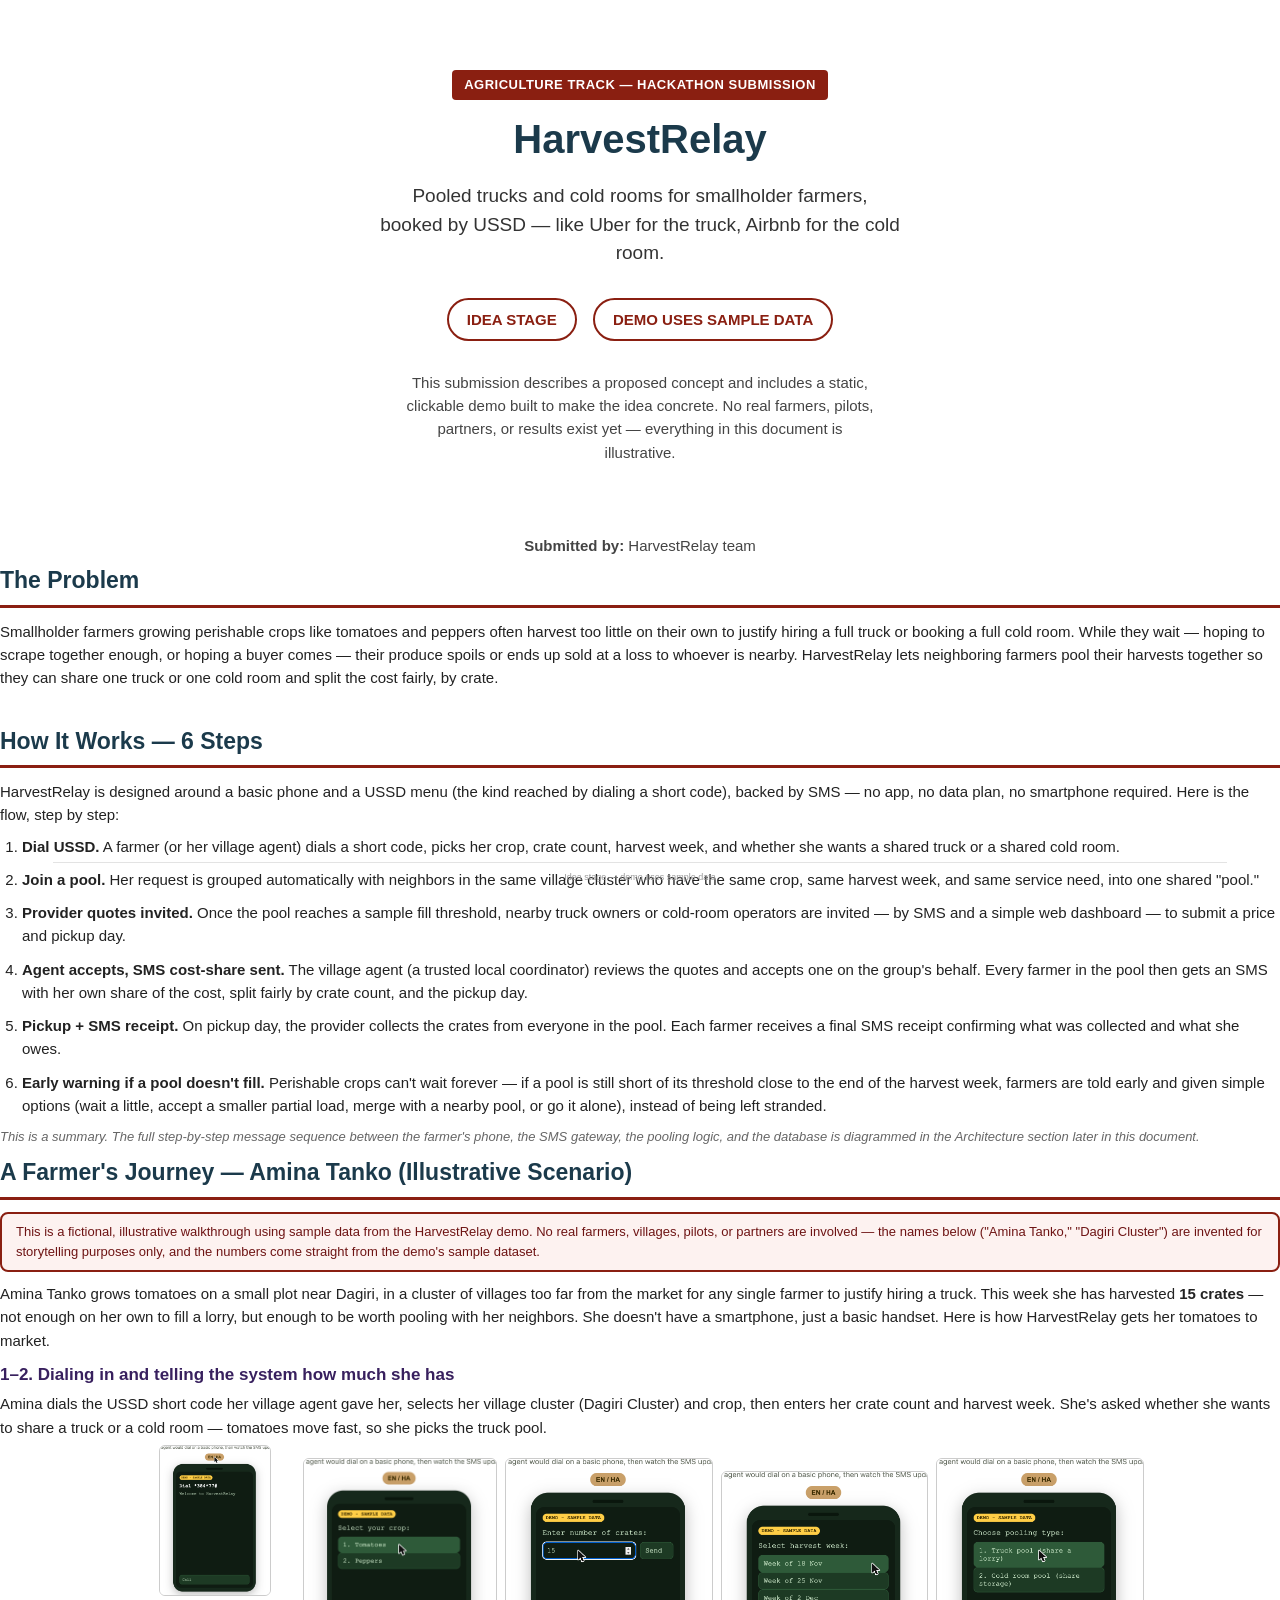
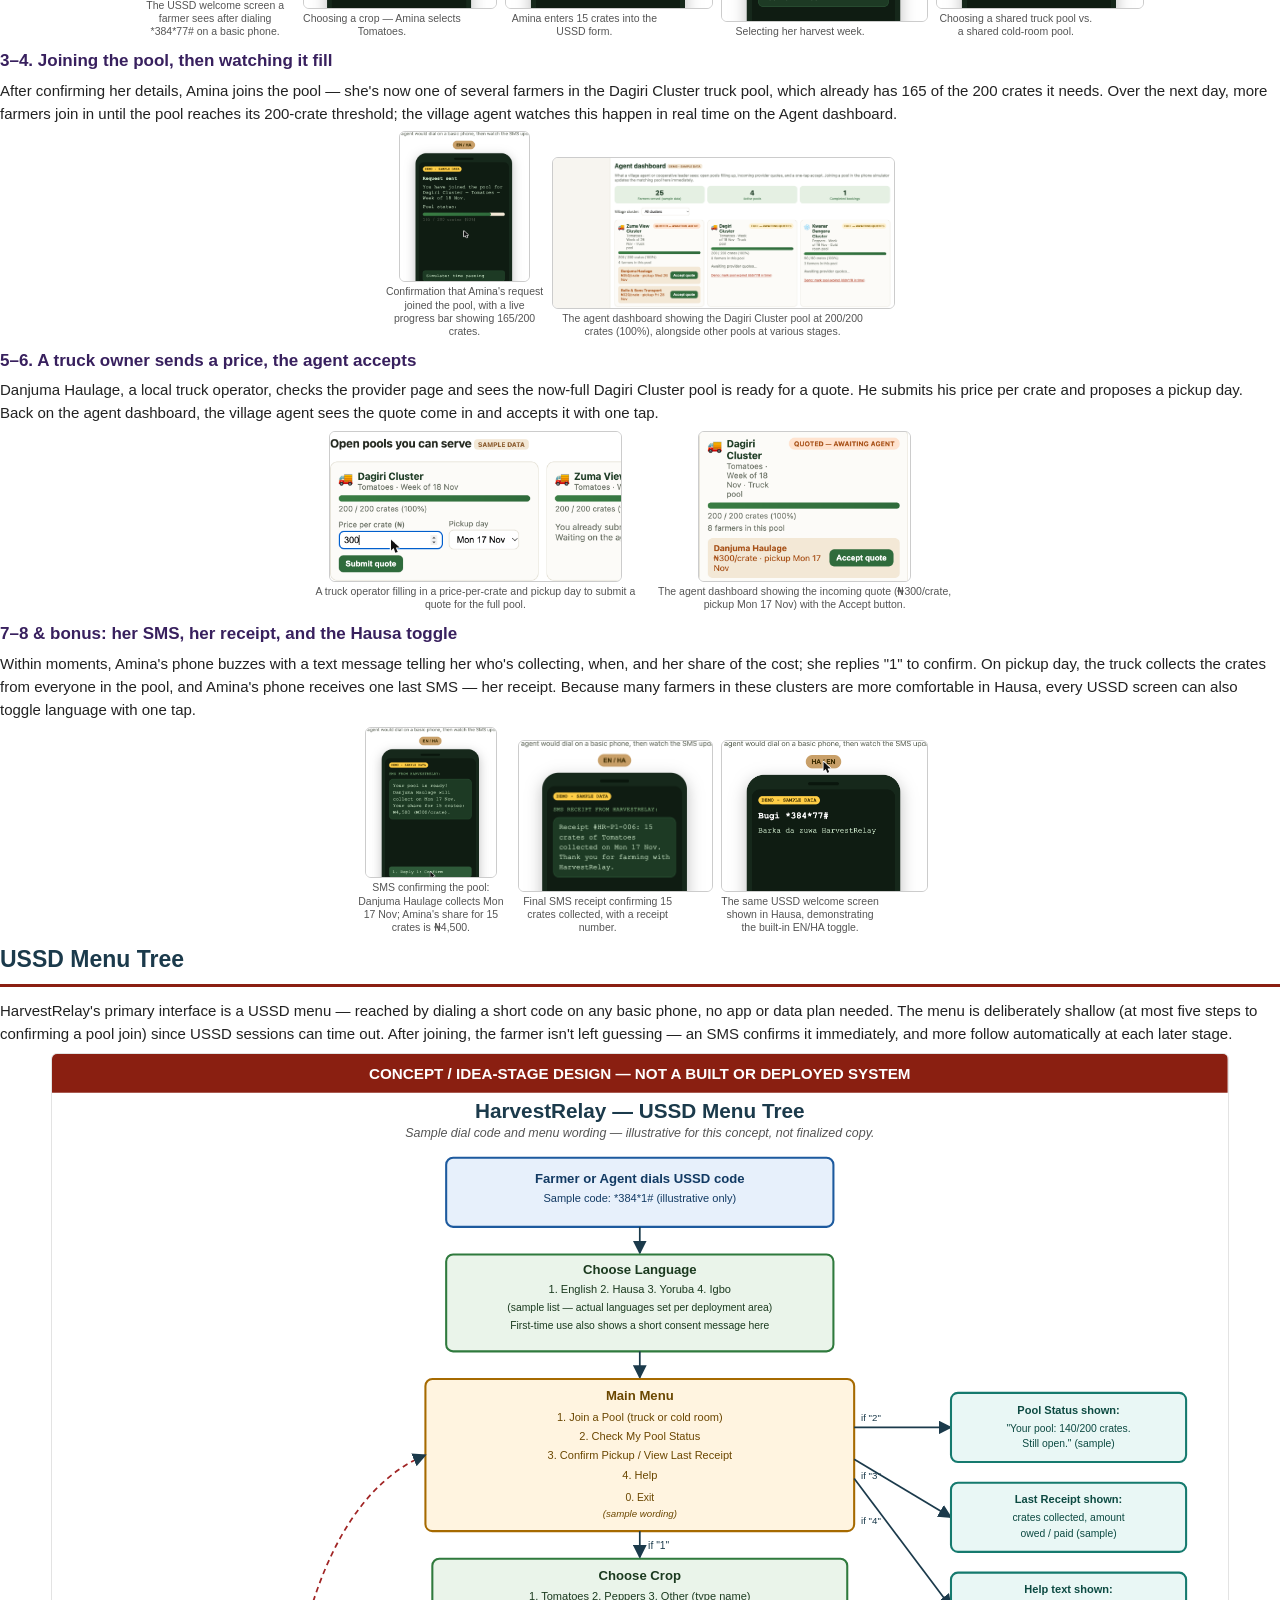
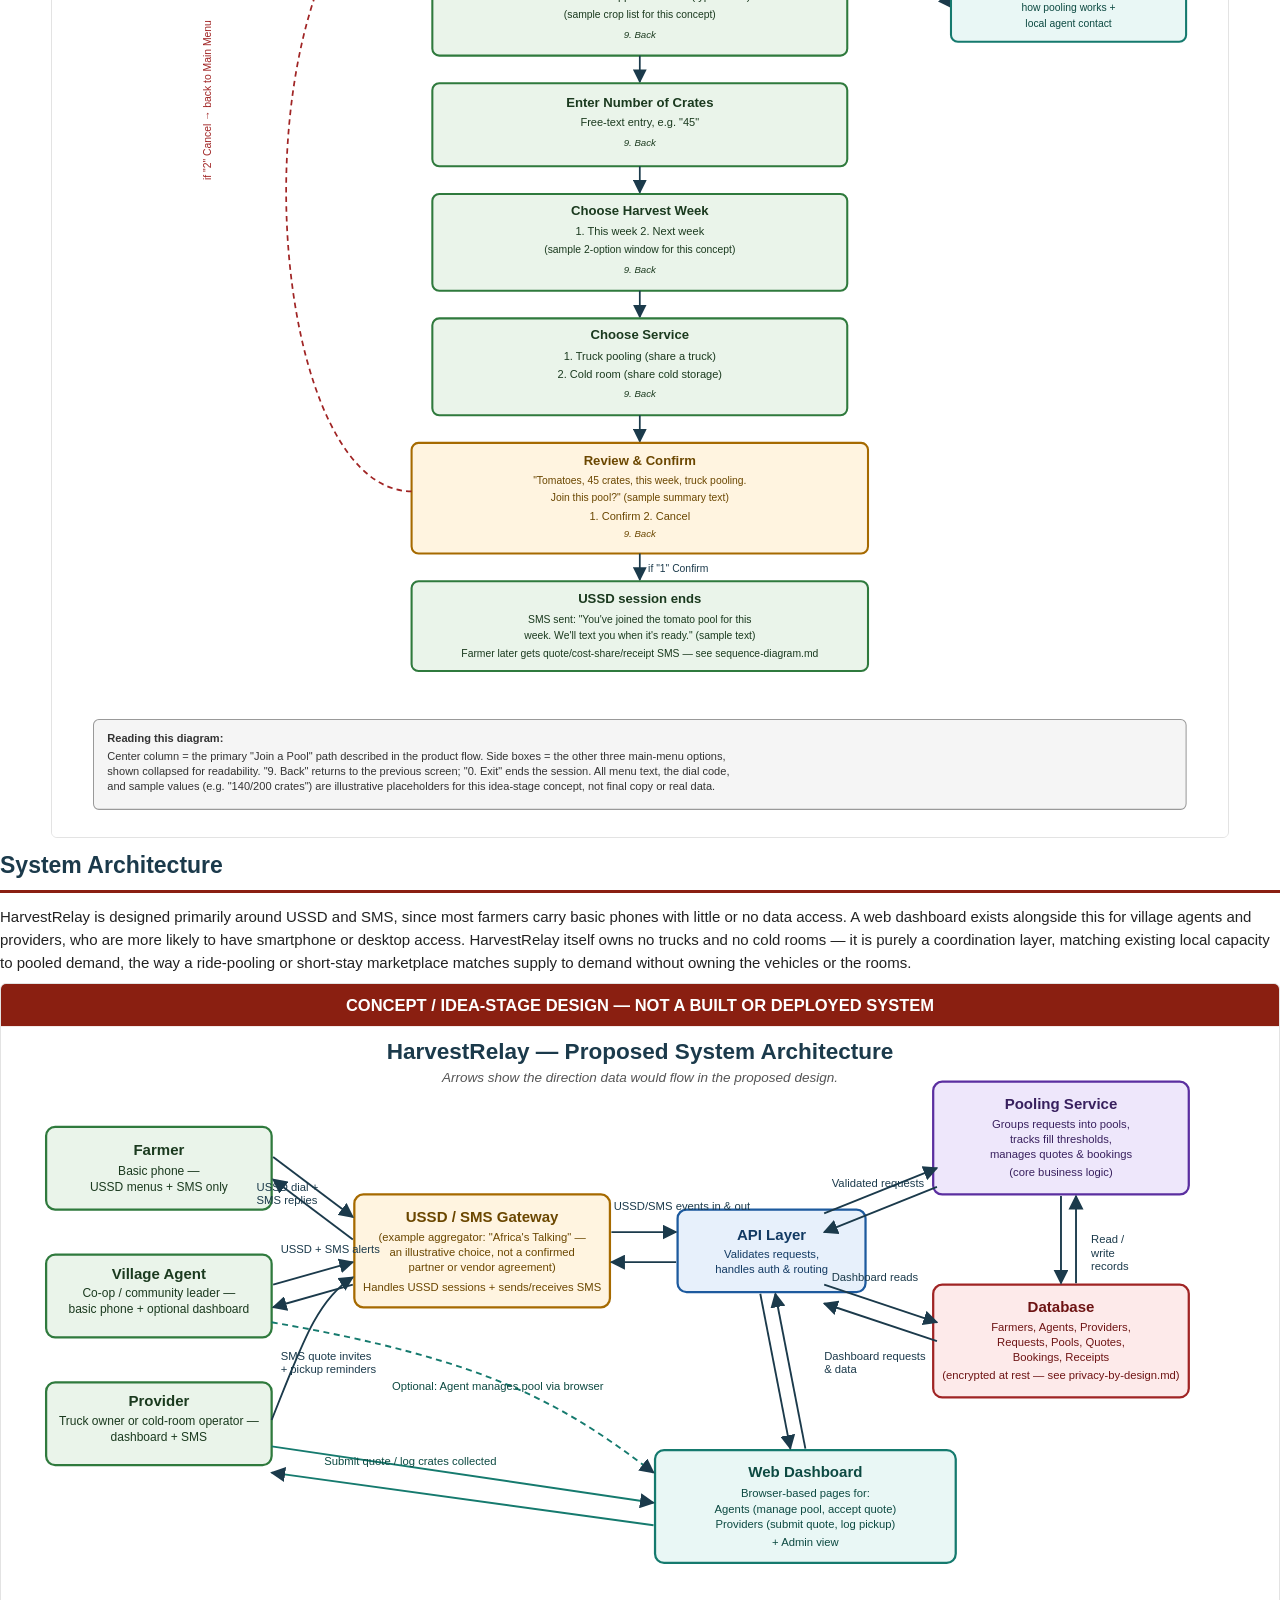
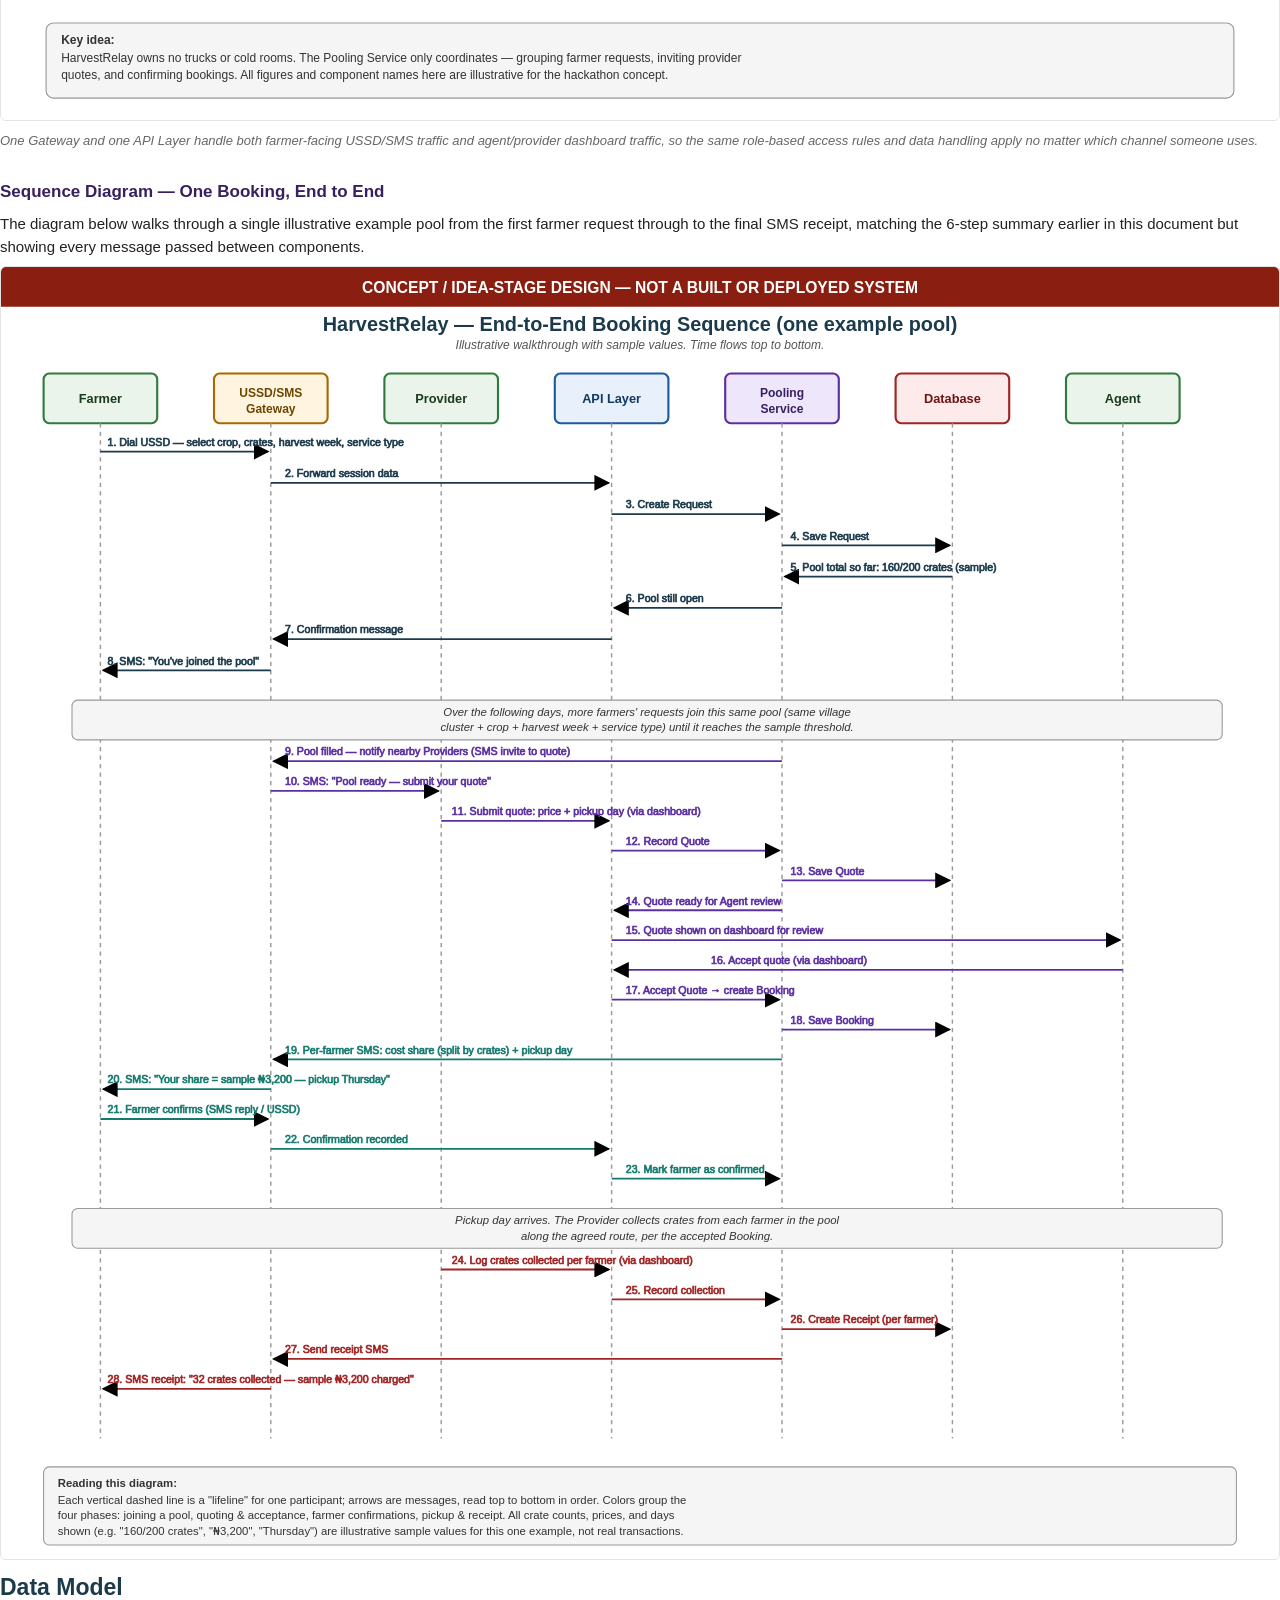
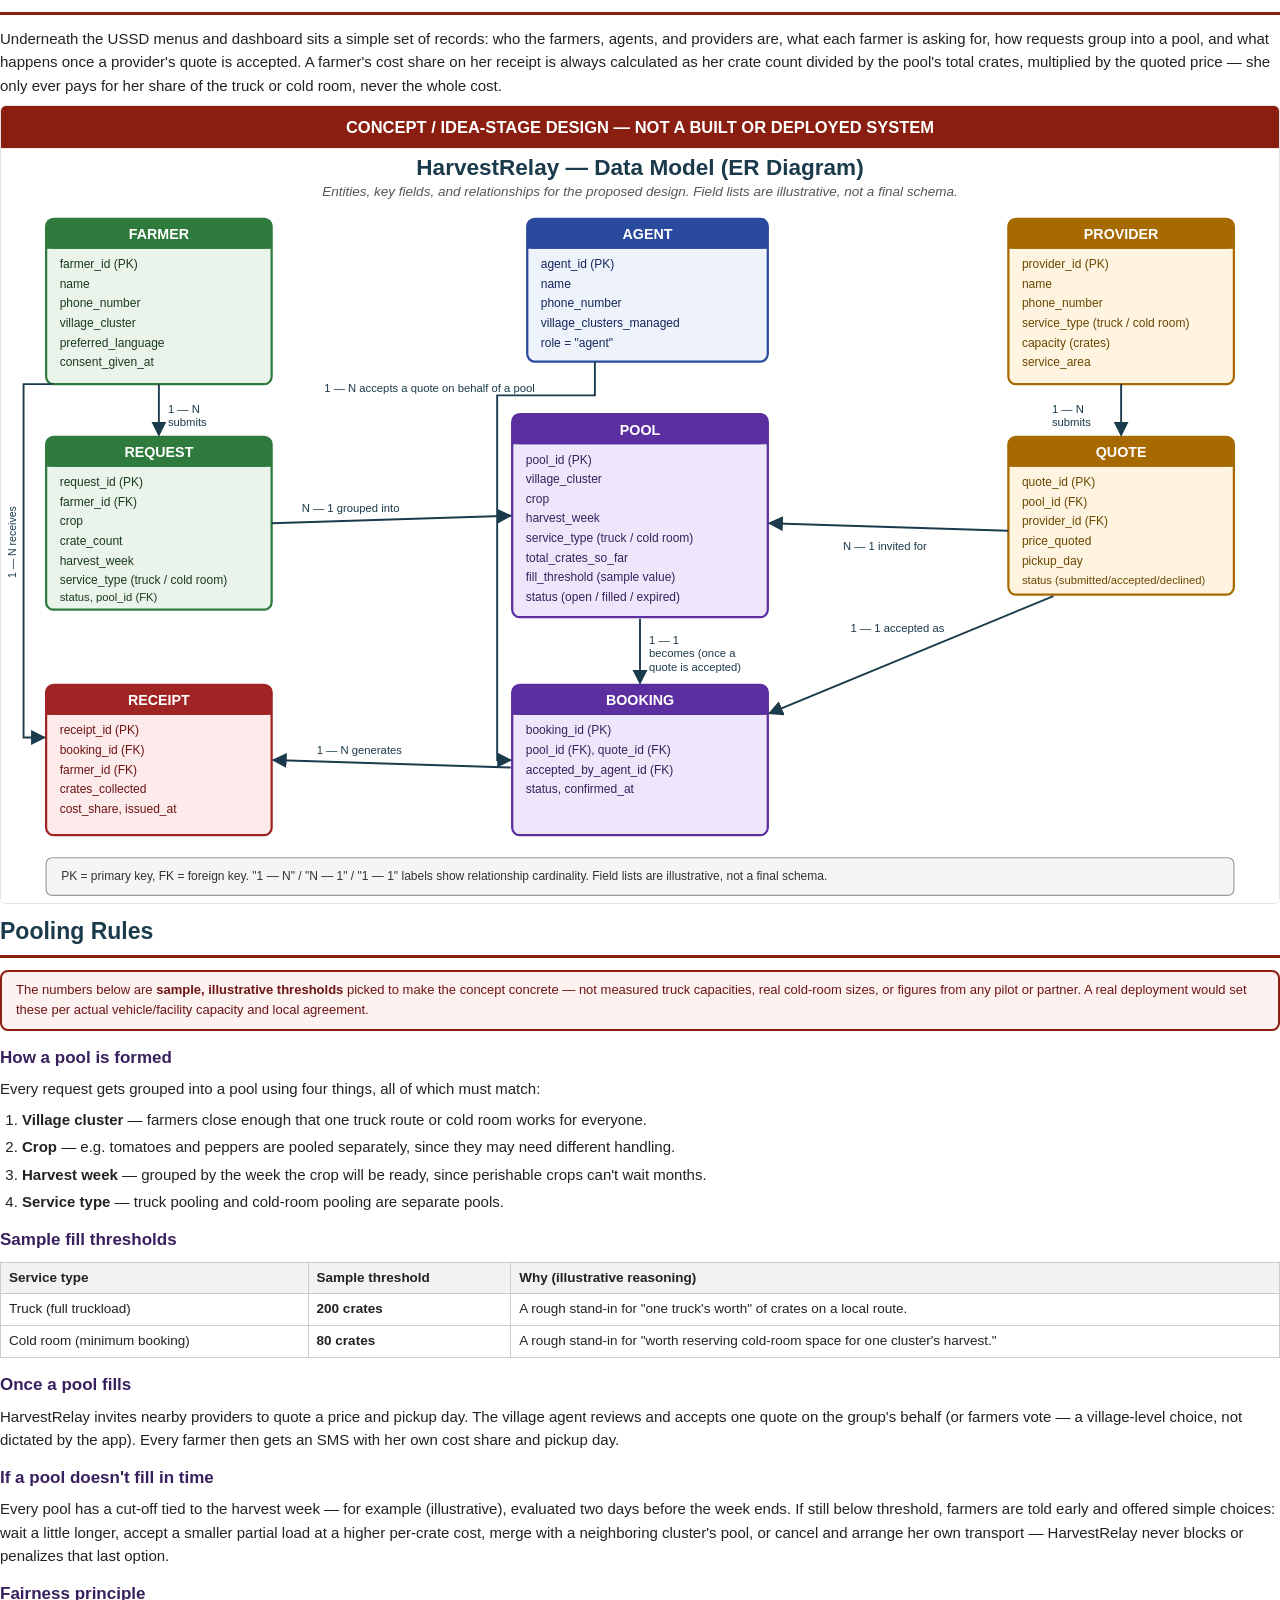
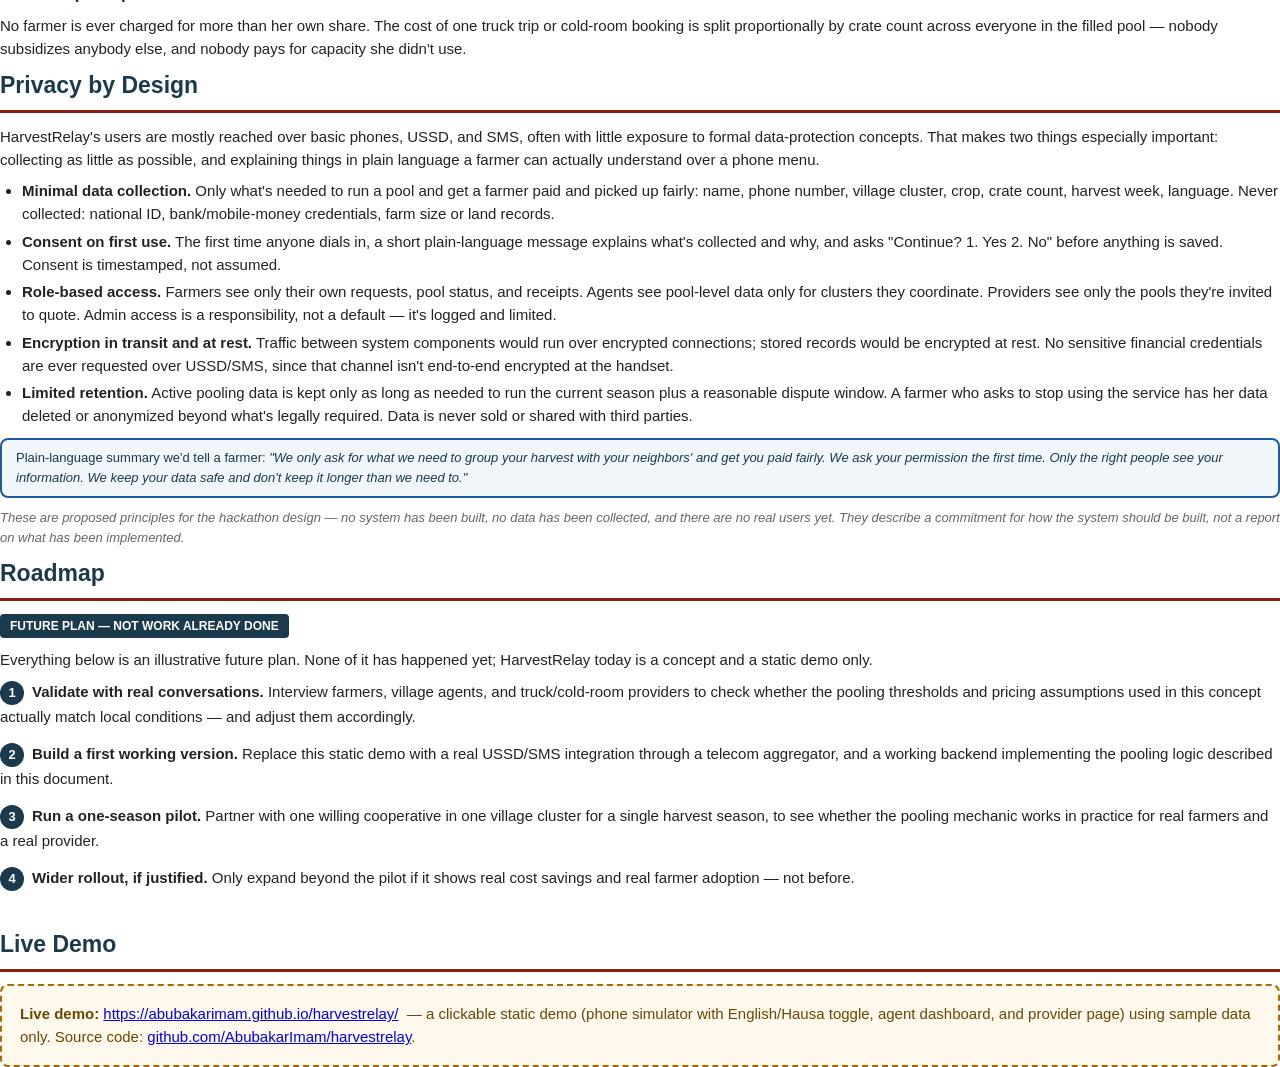
==== commit b1082a78: "Update PDF with live GitHub Pages demo link Co-Authored-By: Claude Sonnet 5 <noreply@anthropic.com>" ====
--- a/pdf/build.html
+++ b/pdf/build.html
@@ -934,12 +934,11 @@
 
   <h2 style="margin-top:36px;">Live Demo</h2>
   <div class="demo-box">
-    <strong>Live demo:</strong> not yet published to a public URL.
-    A clickable static demo (phone simulator, agent dashboard, and
-    provider page) exists in this project's <code>demo/</code> folder —
-    see <code>demo/README.md</code> in the project repository for the
-    GitHub Pages publishing steps. No URL is given here because the demo
-    has not been published yet.
+    <strong>Live demo:</strong>
+    <a href="https://abubakarimam.github.io/harvestrelay/">https://abubakarimam.github.io/harvestrelay/</a>
+    &nbsp;&mdash; a clickable static demo (phone simulator with English/Hausa
+    toggle, agent dashboard, and provider page) using sample data only.
+    Source code: <a href="https://github.com/AbubakarImam/harvestrelay">github.com/AbubakarImam/harvestrelay</a>.
   </div>
 </section>
 
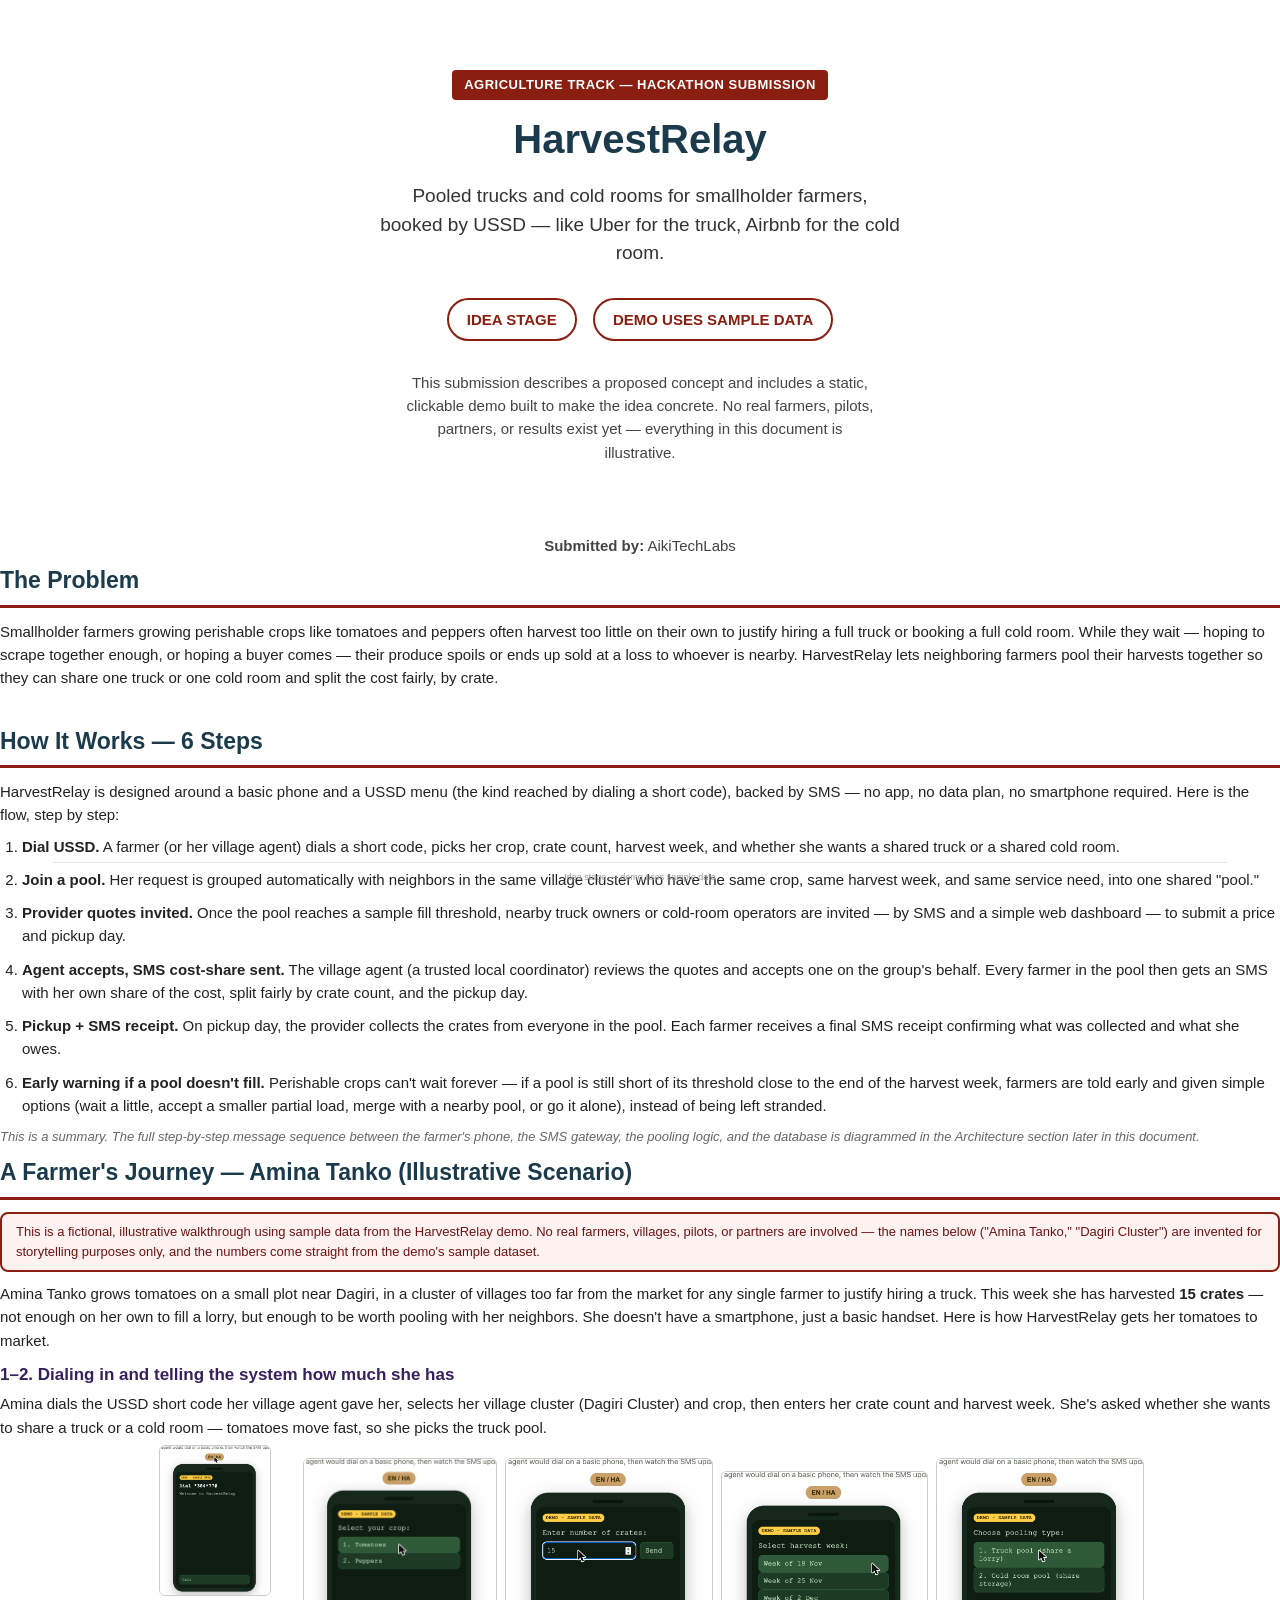
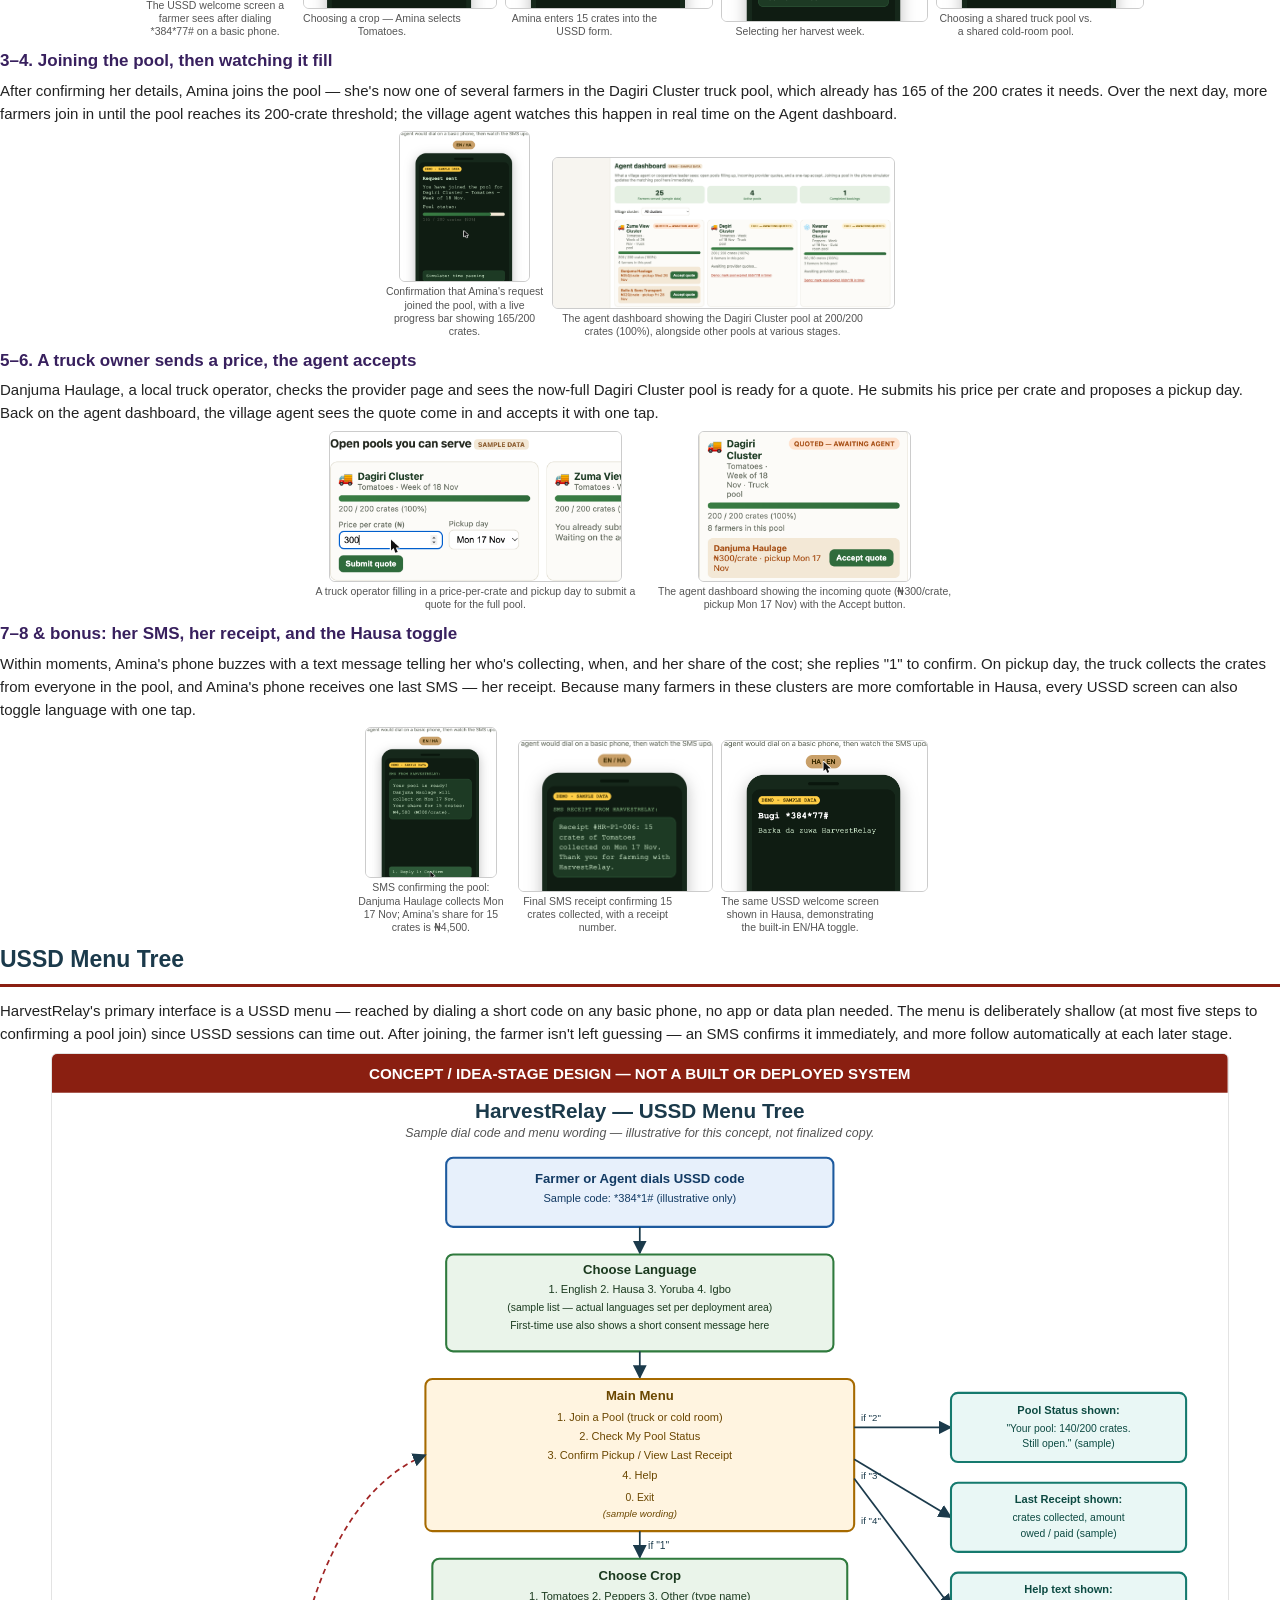
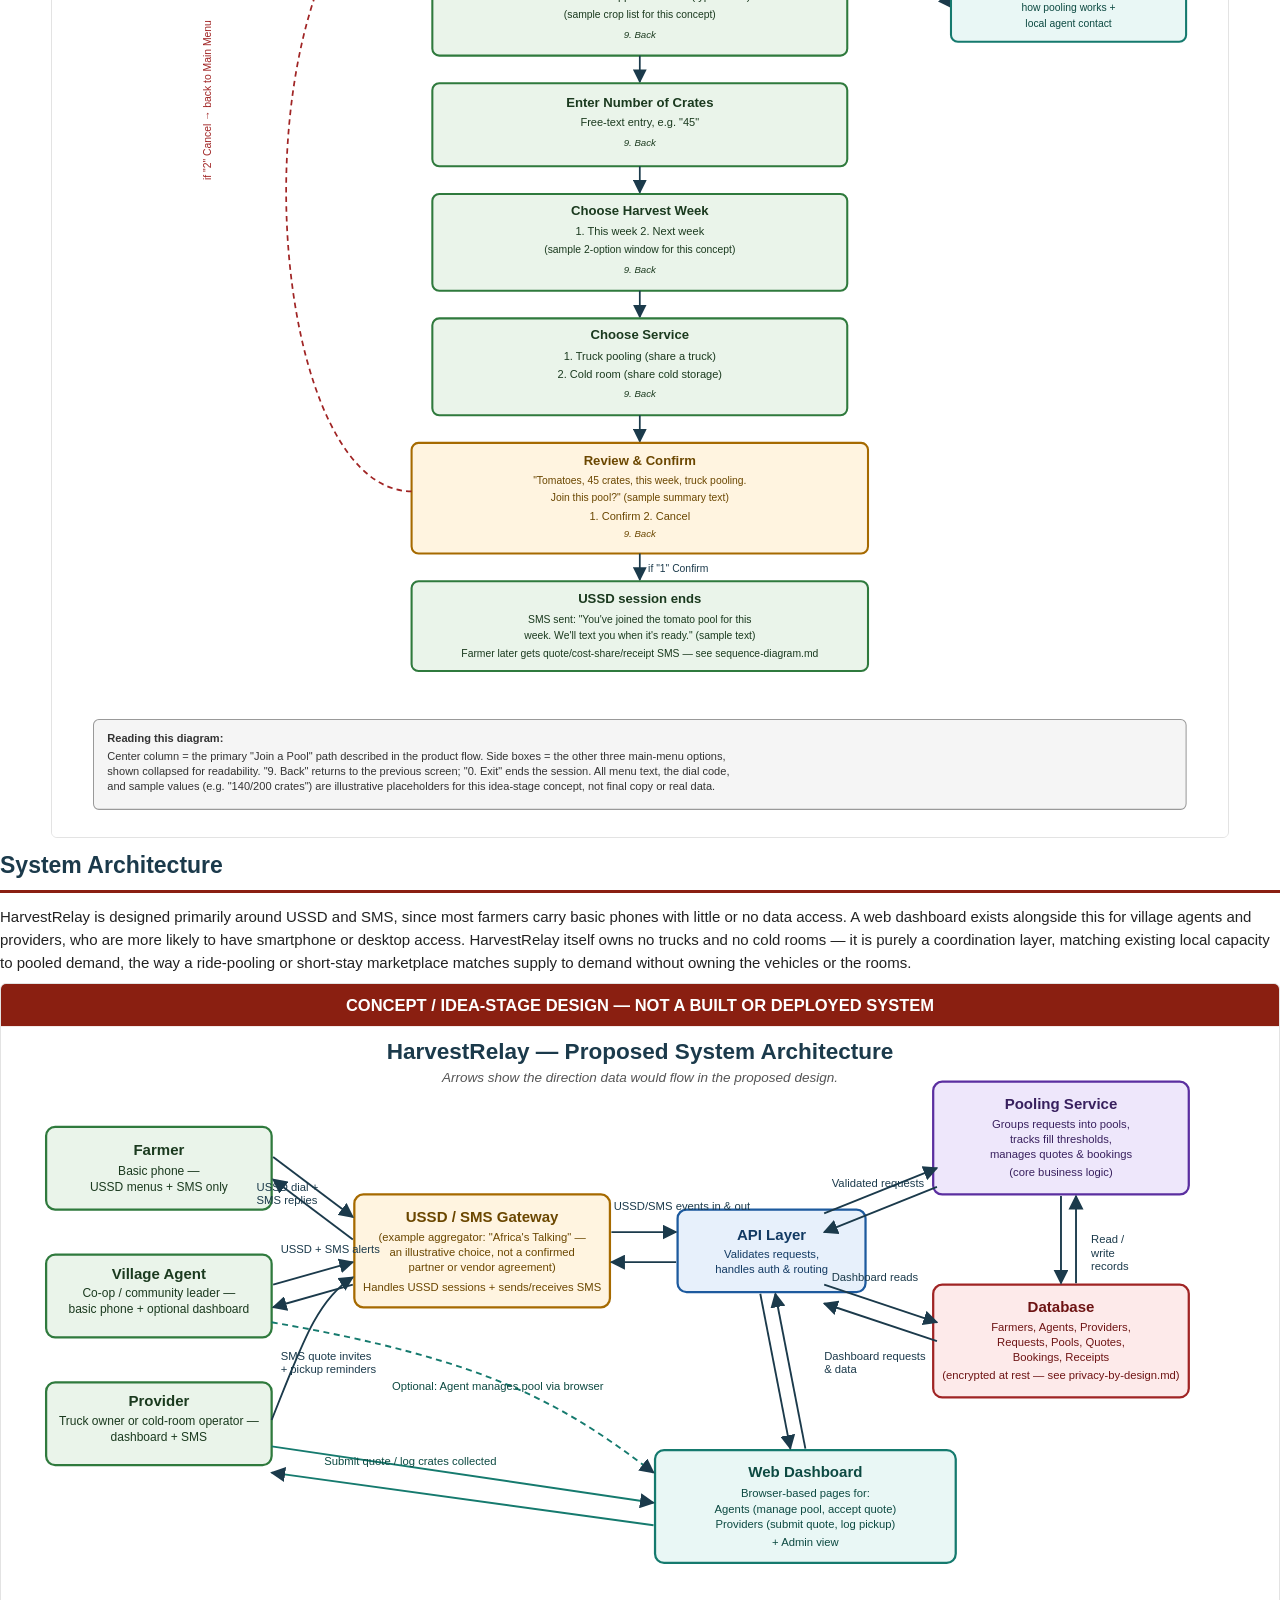
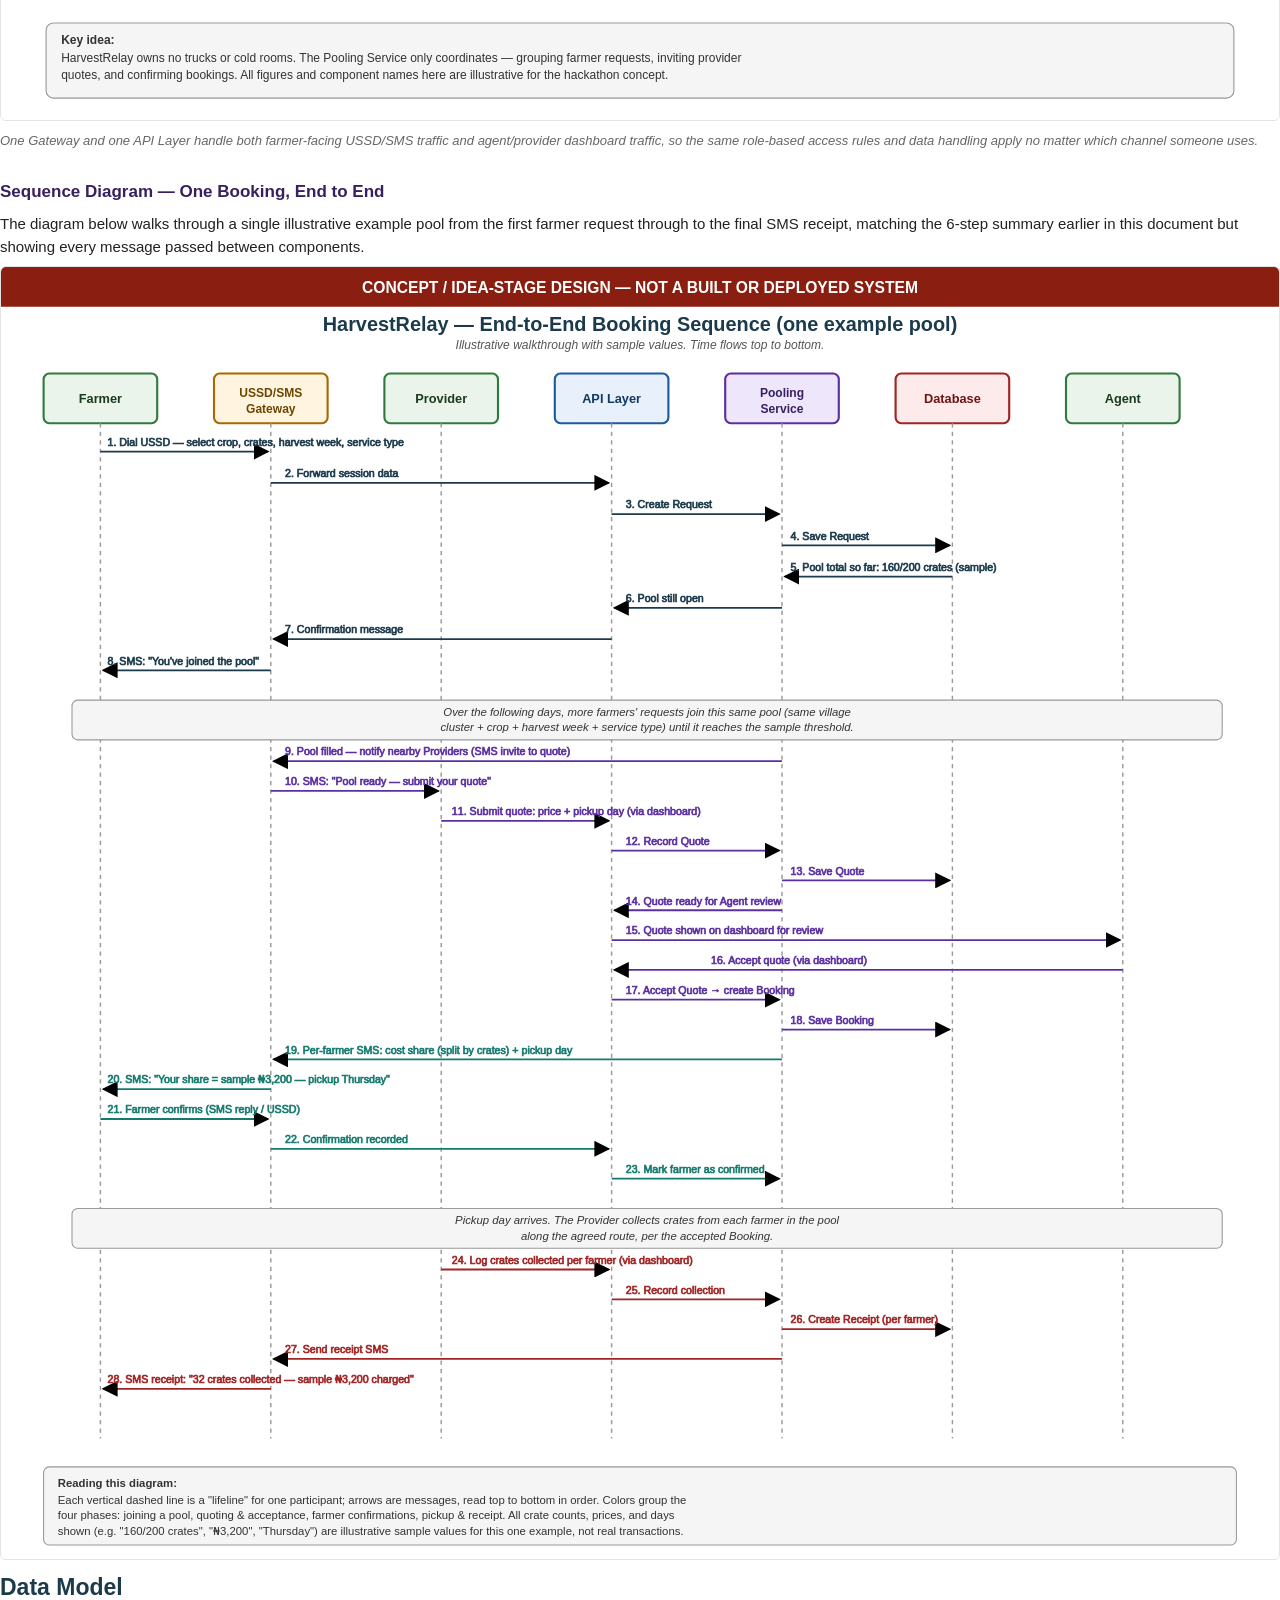
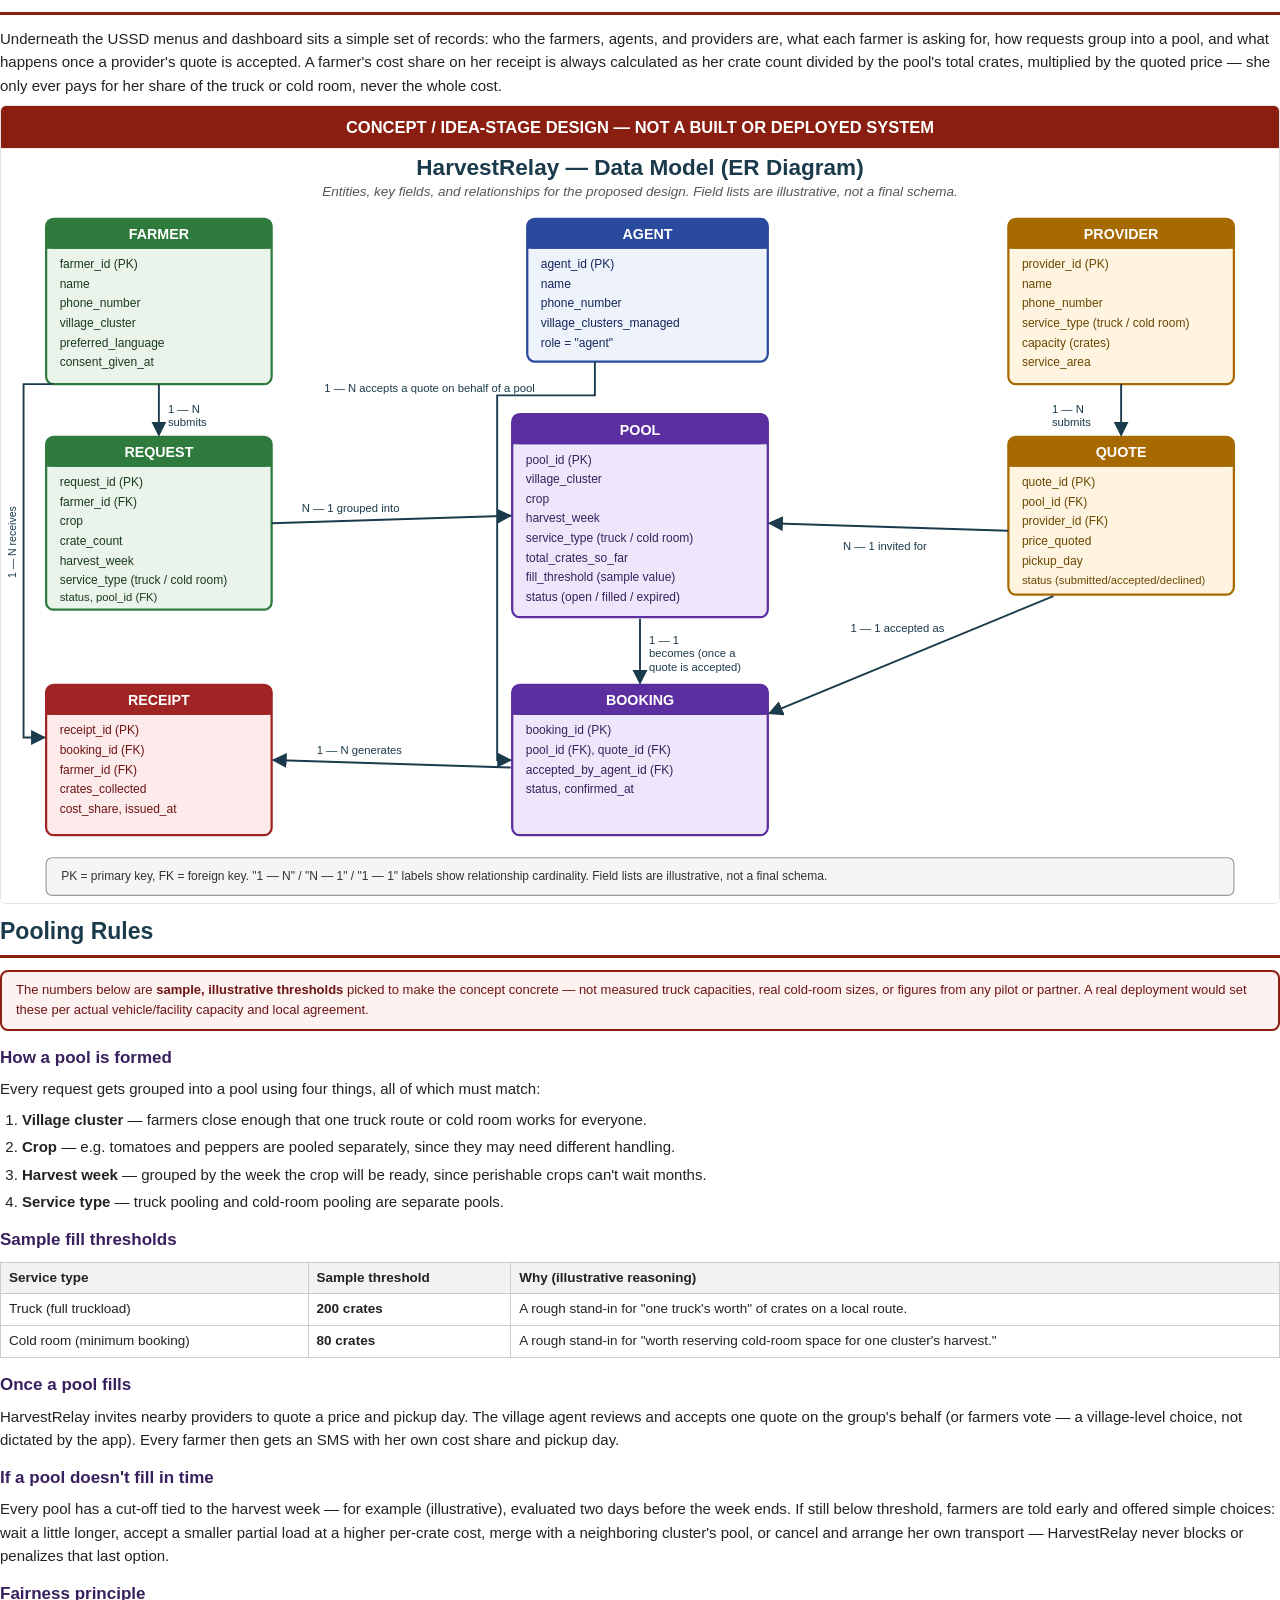
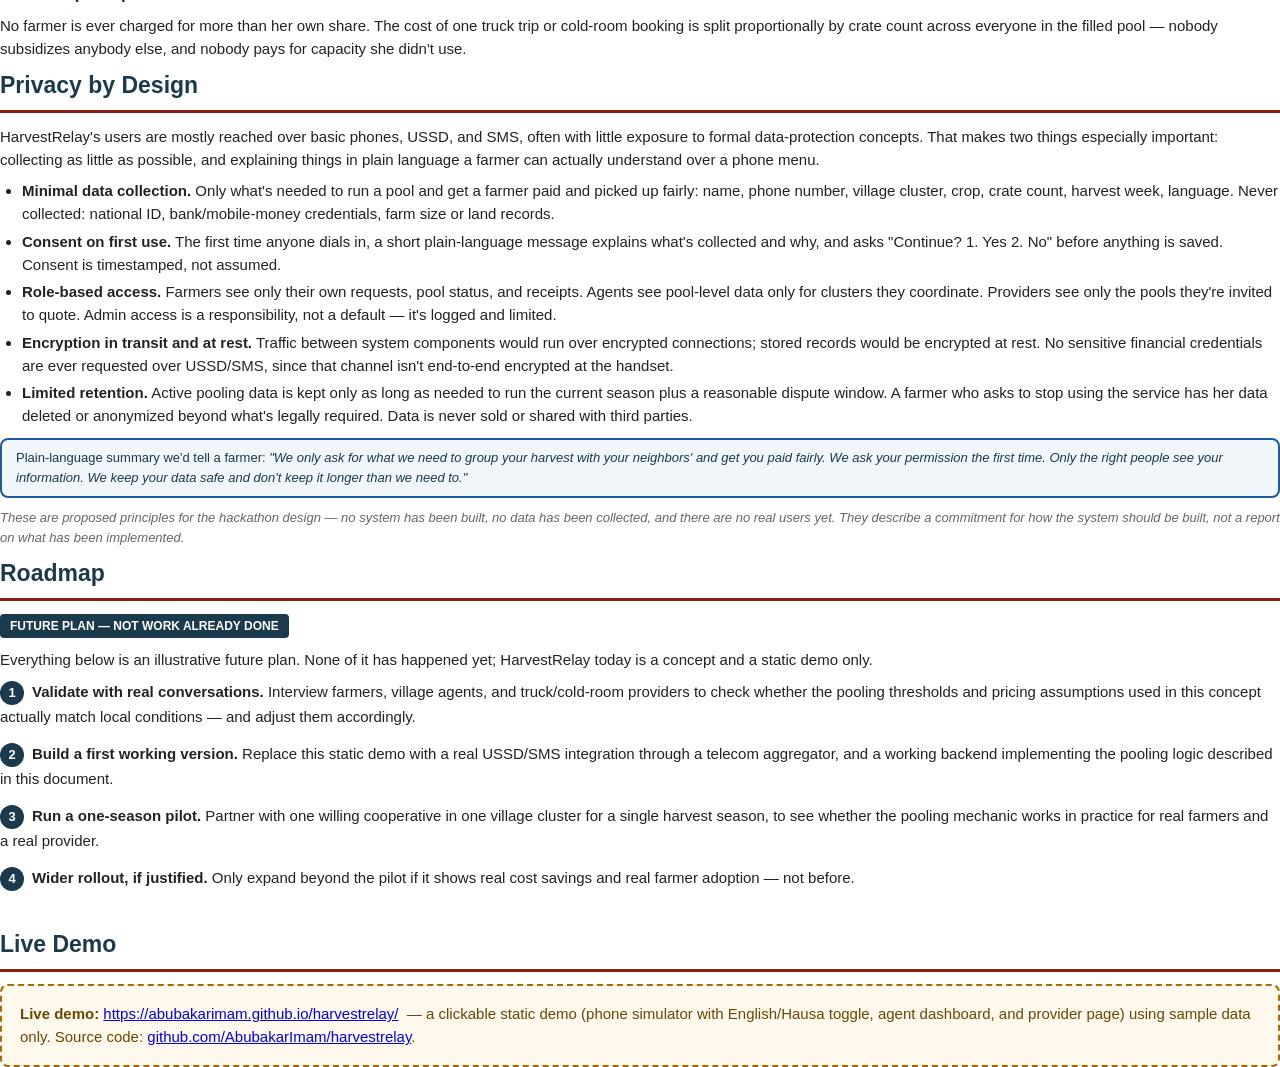
==== commit cb6a605a: "Update cover page attribution to team name AikiTechLabs Co-Authored-By: Claude Sonnet 5 <noreply@ant" ====
--- a/pdf/build.html
+++ b/pdf/build.html
@@ -160,7 +160,7 @@
     is illustrative.
   </p>
   <div class="meta">
-    <div><strong>Submitted by:</strong> HarvestRelay team</div>
+    <div><strong>Submitted by:</strong> AikiTechLabs</div>
   </div>
 </section>
 
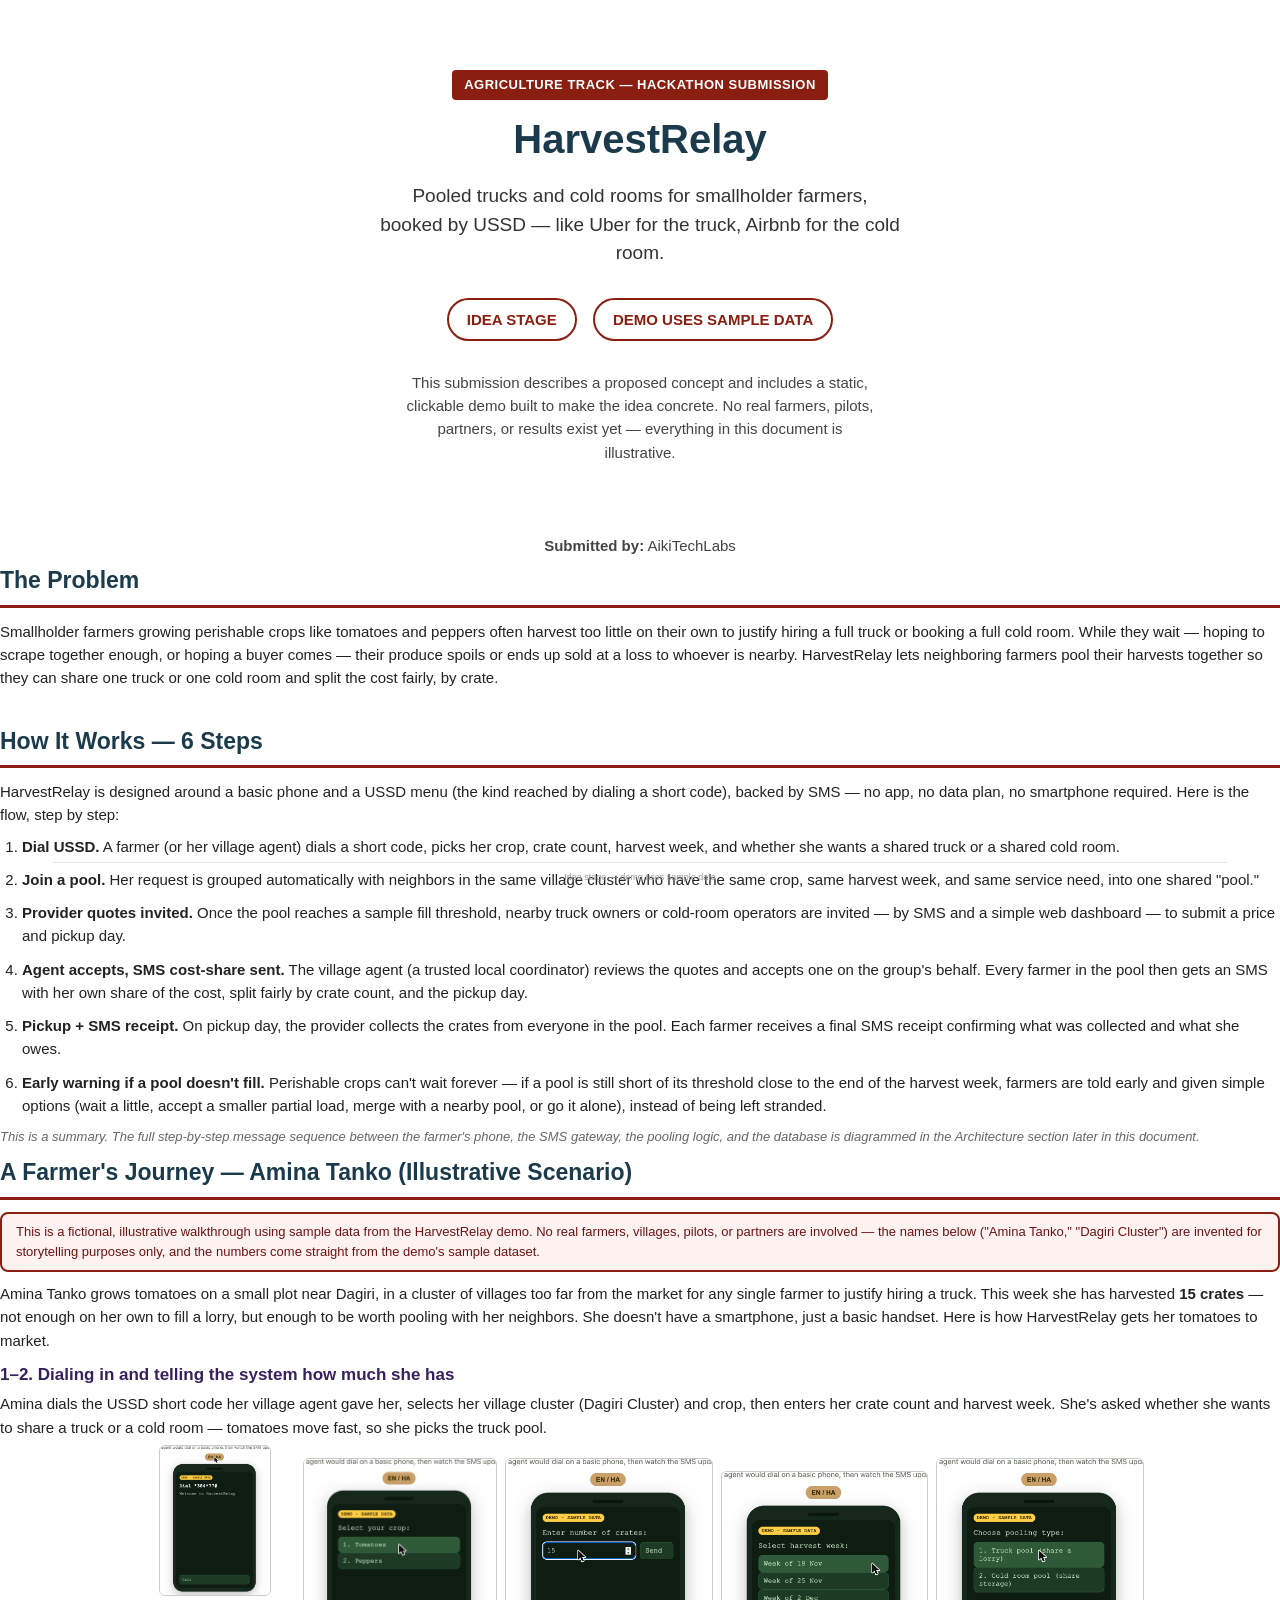
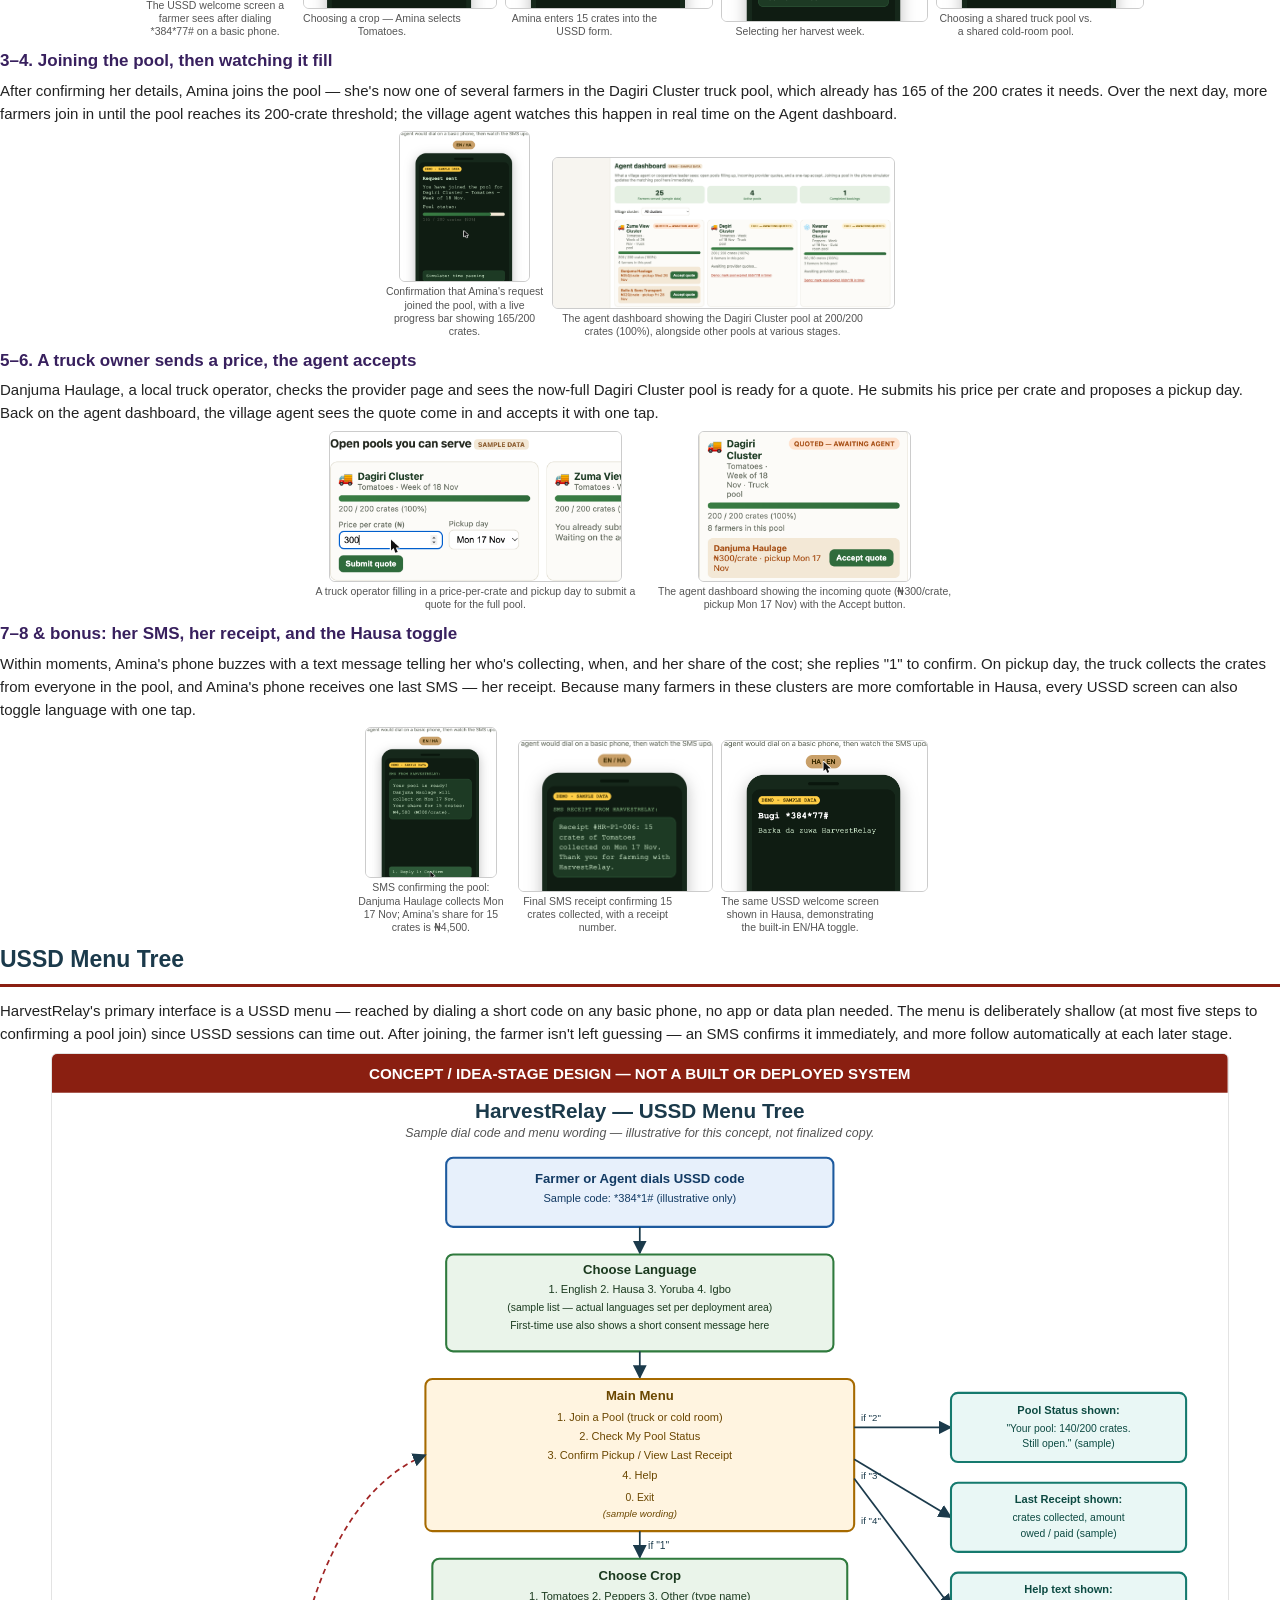
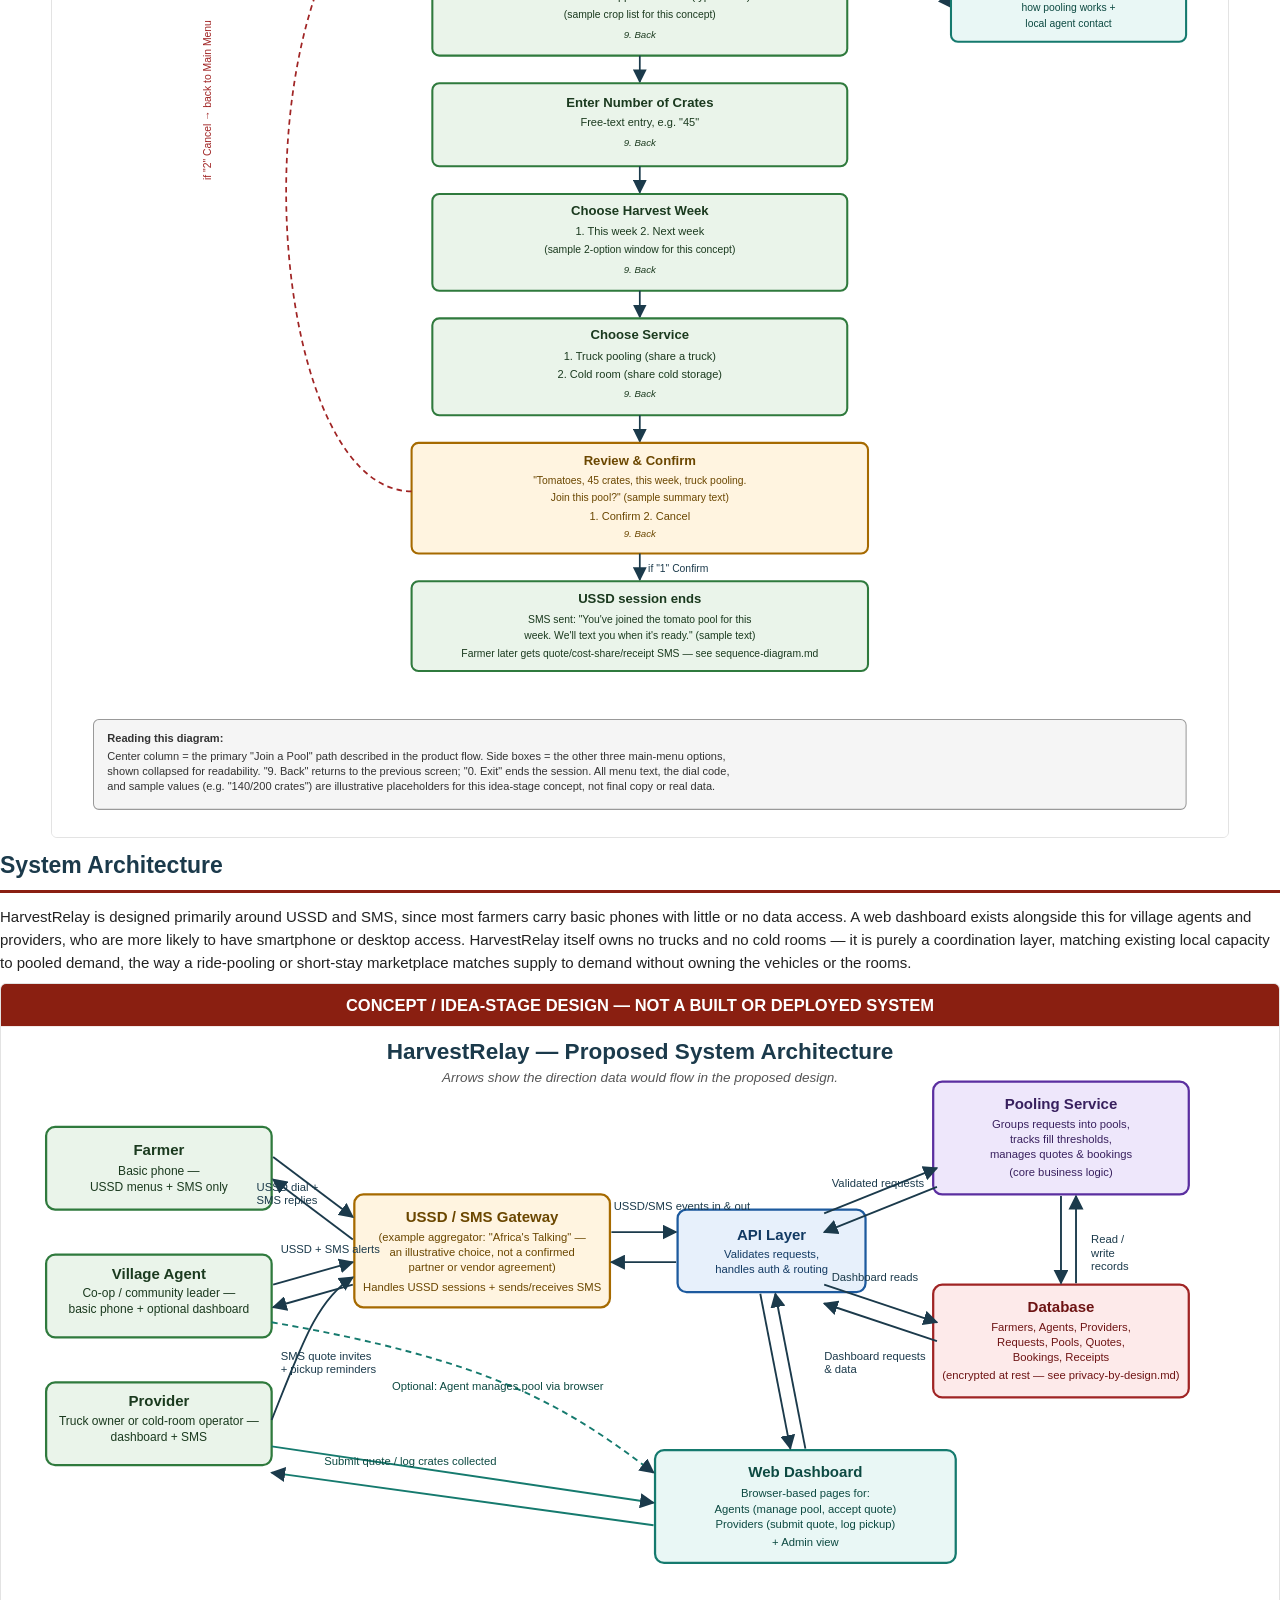
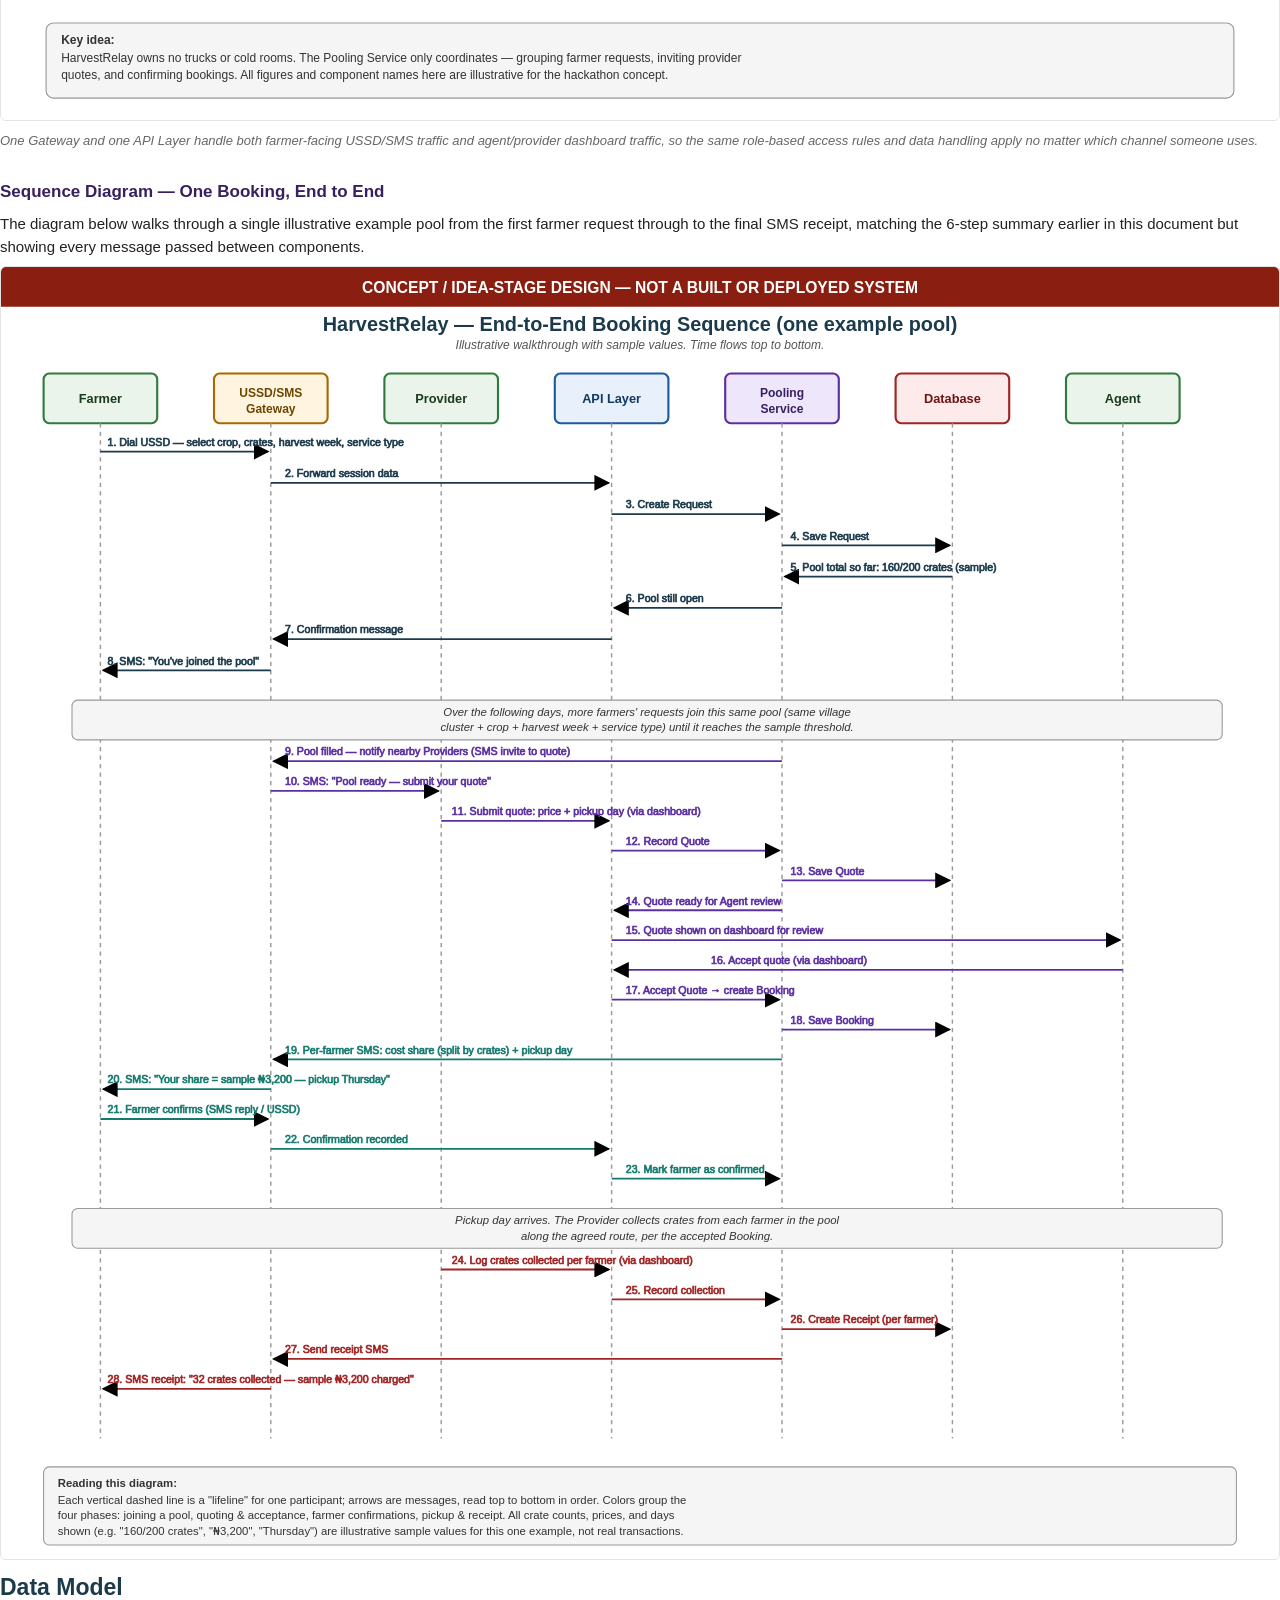
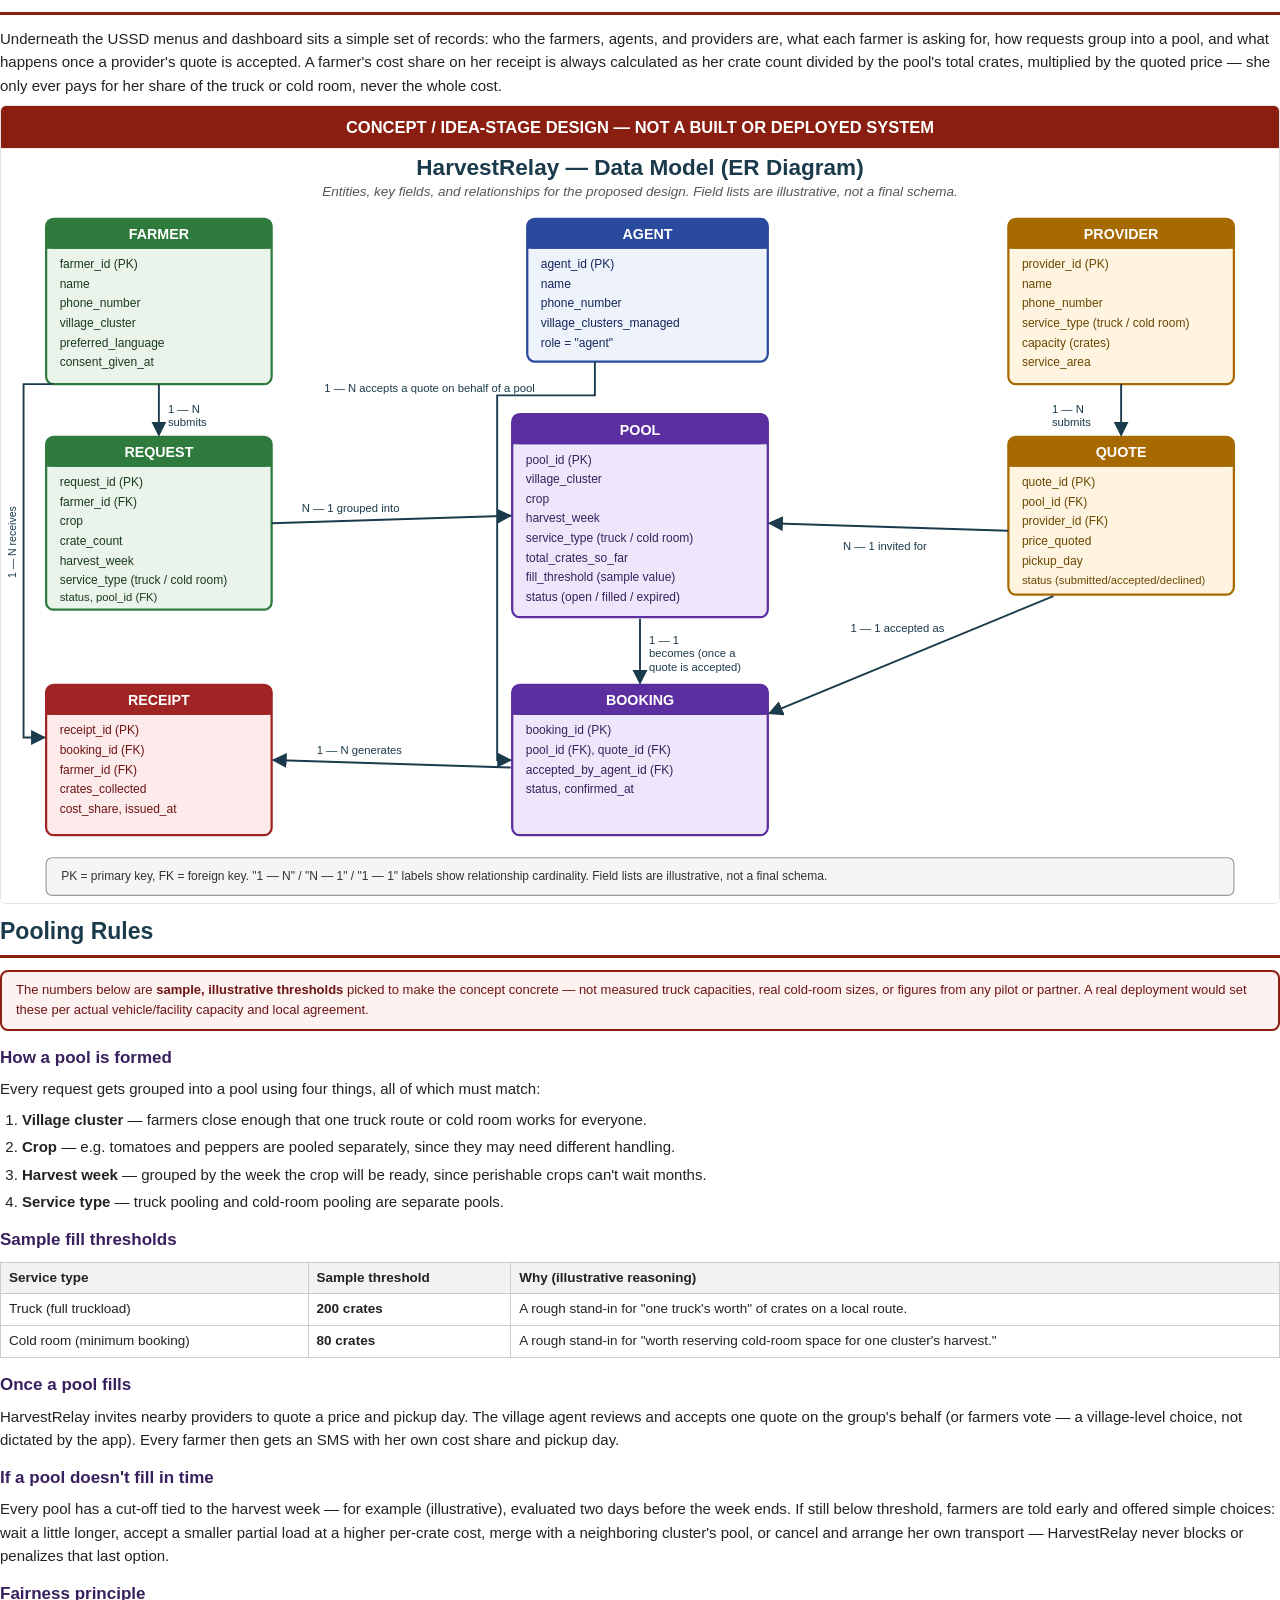
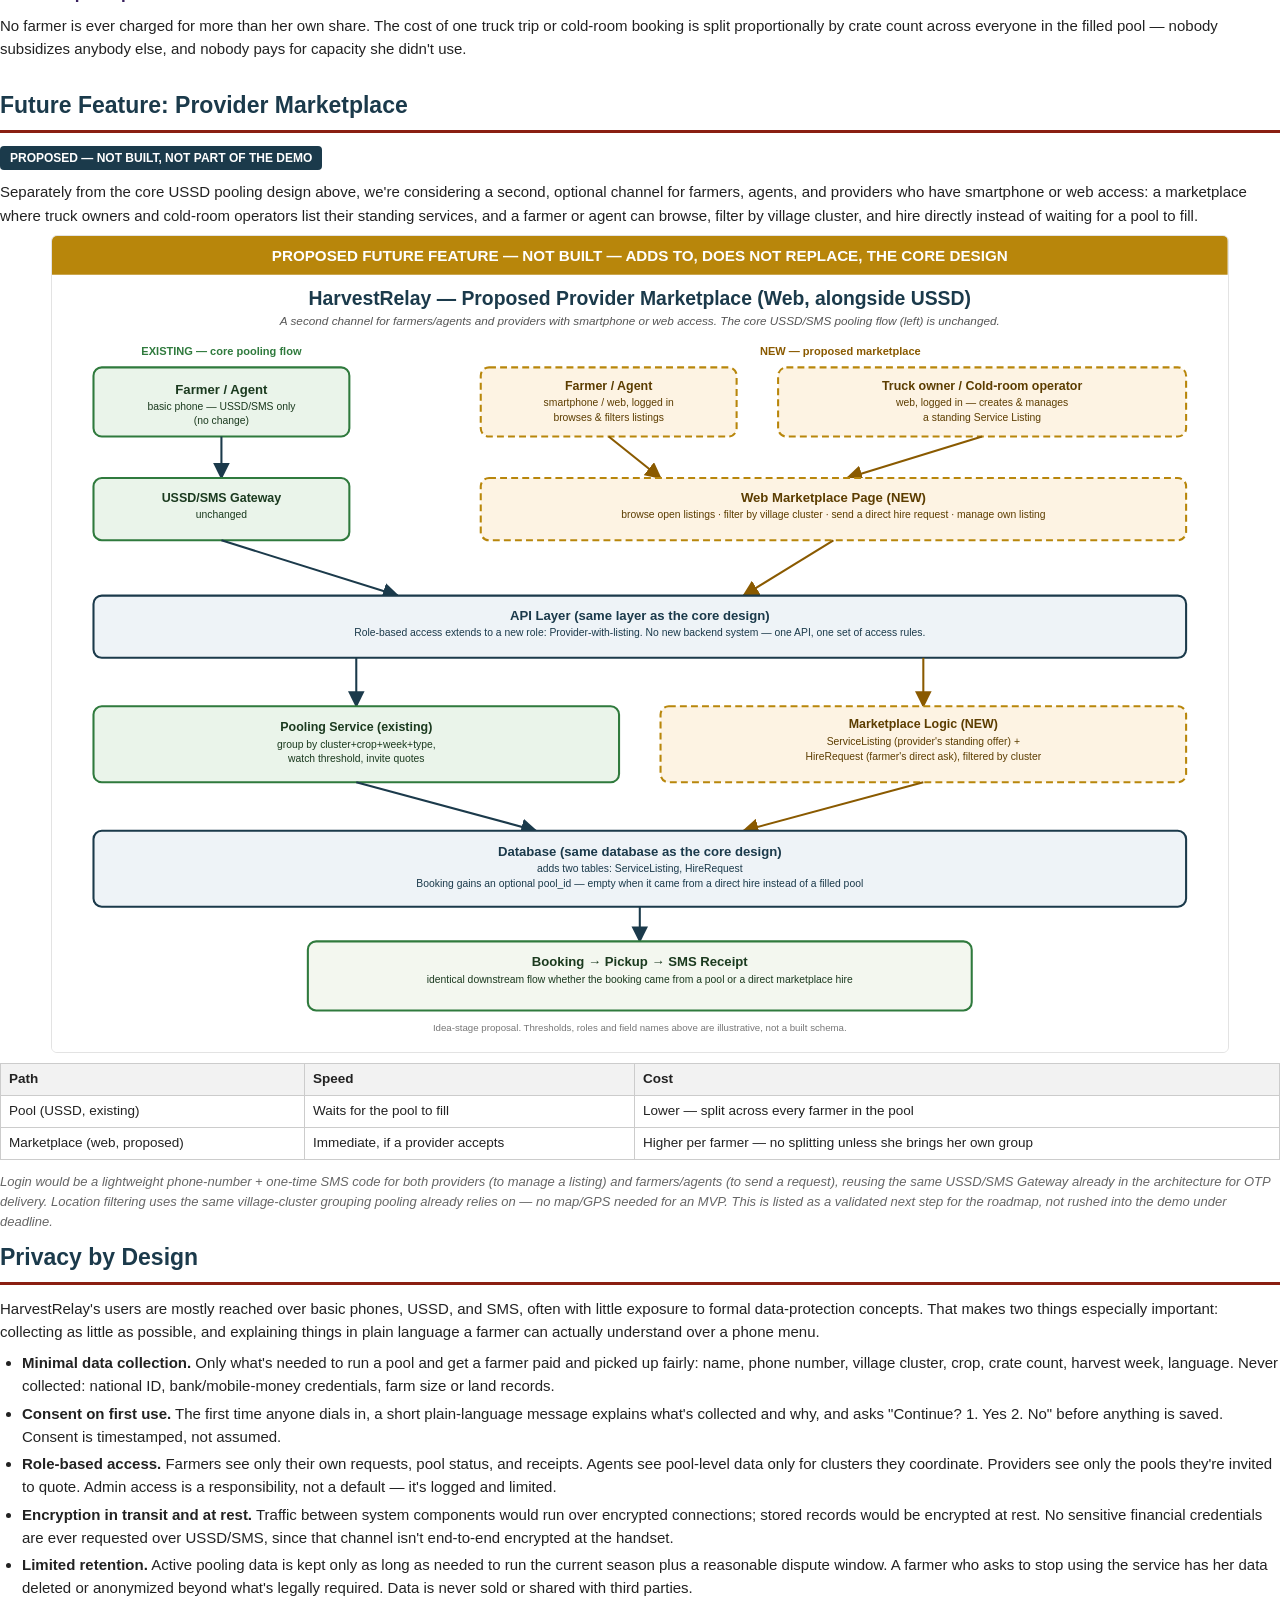
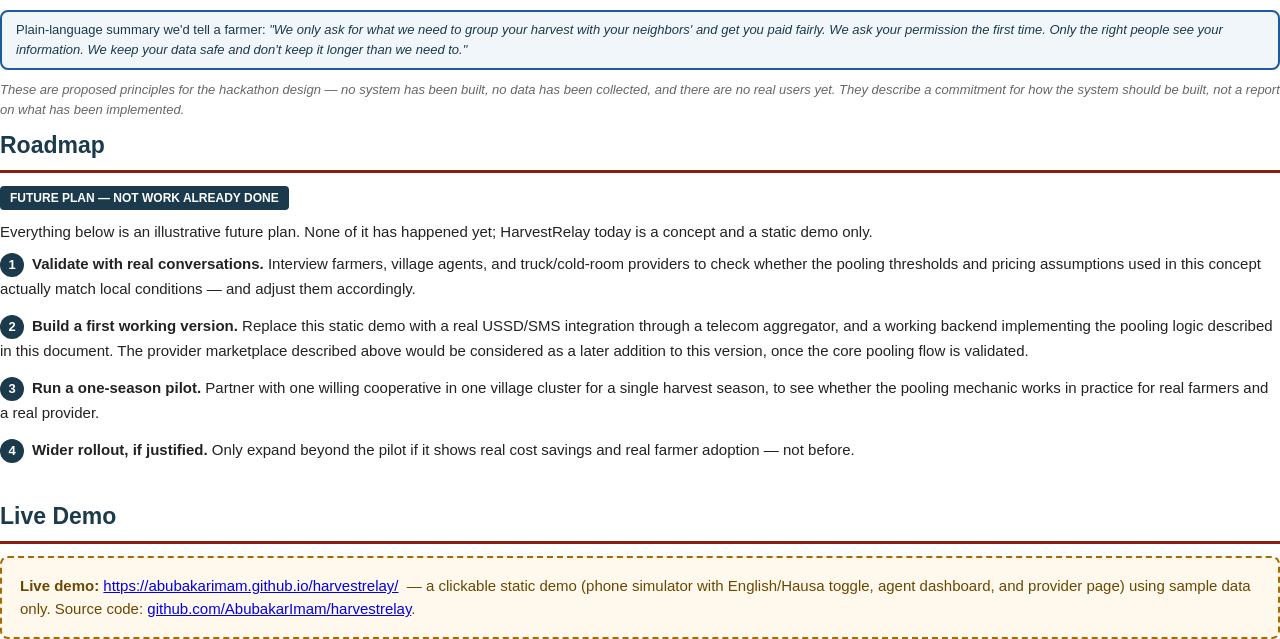
==== commit 2cf3d28f: "Document proposed provider marketplace feature (idea-stage, not built) Adds a web-based marketplace " ====
--- a/pdf/build.html
+++ b/pdf/build.html
@@ -883,6 +883,111 @@
 </section>
 
 <!-- ============================================================ -->
+<!-- H2. FUTURE FEATURE: PROVIDER MARKETPLACE -->
+<!-- ============================================================ -->
+<section class="section" style="page-break-before: auto; margin-top: 28px;">
+  <h2>Future Feature: Provider Marketplace</h2>
+  <div class="future-tag">PROPOSED — NOT BUILT, NOT PART OF THE DEMO</div>
+  <p>
+    Separately from the core USSD pooling design above, we're considering a
+    second, optional channel for farmers, agents, and providers who have
+    smartphone or web access: a marketplace where truck owners and
+    cold-room operators list their standing services, and a farmer or
+    agent can browse, filter by village cluster, and hire directly instead
+    of waiting for a pool to fill.
+  </p>
+  <div class="svg-wrap compact">
+<svg xmlns="http://www.w3.org/2000/svg" viewBox="0 0 1700 1180" font-family="Helvetica, Arial, sans-serif">
+  <rect x="0" y="0" width="1700" height="1180" fill="#ffffff"/>
+  <rect x="0" y="0" width="1700" height="56" fill="#b8860b"/>
+  <text x="850" y="36" text-anchor="middle" font-size="22" font-weight="bold" fill="#ffffff">
+    PROPOSED FUTURE FEATURE — NOT BUILT — ADDS TO, DOES NOT REPLACE, THE CORE DESIGN
+  </text>
+  <text x="850" y="100" text-anchor="middle" font-size="28" font-weight="bold" fill="#1b3a4b">
+    HarvestRelay — Proposed Provider Marketplace (Web, alongside USSD)
+  </text>
+  <text x="850" y="128" text-anchor="middle" font-size="17" font-style="italic" fill="#555555">
+    A second channel for farmers/agents and providers with smartphone or web access.
+    The core USSD/SMS pooling flow (left) is unchanged.
+  </text>
+  <defs>
+    <marker id="arrowFwdMk2" viewBox="0 0 10 10" refX="9" refY="5" markerWidth="8" markerHeight="8" orient="auto-start-reverse">
+      <path d="M0,0 L10,5 L0,10 z" fill="#1b3a4b"/>
+    </marker>
+    <marker id="arrowNewMk2" viewBox="0 0 10 10" refX="9" refY="5" markerWidth="8" markerHeight="8" orient="auto-start-reverse">
+      <path d="M0,0 L10,5 L0,10 z" fill="#8a5a00"/>
+    </marker>
+  </defs>
+  <text x="245" y="172" text-anchor="middle" font-size="16" font-weight="bold" fill="#2f7a3d">EXISTING — core pooling flow</text>
+  <text x="1140" y="172" text-anchor="middle" font-size="16" font-weight="bold" fill="#8a5a00">NEW — proposed marketplace</text>
+  <rect x="60" y="190" width="370" height="100" rx="12" fill="#eaf4ea" stroke="#2f7a3d" stroke-width="3"/>
+  <text x="245" y="228" text-anchor="middle" font-size="19" font-weight="bold" fill="#1b3a1f">Farmer / Agent</text>
+  <text x="245" y="252" text-anchor="middle" font-size="15" fill="#1b3a1f">basic phone — USSD/SMS only</text>
+  <text x="245" y="272" text-anchor="middle" font-size="15" fill="#1b3a1f">(no change)</text>
+  <rect x="620" y="190" width="370" height="100" rx="12" fill="#fdf3e3" stroke="#b8860b" stroke-width="3" stroke-dasharray="10,6"/>
+  <text x="805" y="222" text-anchor="middle" font-size="18" font-weight="bold" fill="#5c3d00">Farmer / Agent</text>
+  <text x="805" y="246" text-anchor="middle" font-size="15" fill="#5c3d00">smartphone / web, logged in</text>
+  <text x="805" y="268" text-anchor="middle" font-size="15" fill="#5c3d00">browses &amp; filters listings</text>
+  <rect x="1050" y="190" width="590" height="100" rx="12" fill="#fdf3e3" stroke="#b8860b" stroke-width="3" stroke-dasharray="10,6"/>
+  <text x="1345" y="222" text-anchor="middle" font-size="18" font-weight="bold" fill="#5c3d00">Truck owner / Cold-room operator</text>
+  <text x="1345" y="246" text-anchor="middle" font-size="15" fill="#5c3d00">web, logged in — creates &amp; manages</text>
+  <text x="1345" y="268" text-anchor="middle" font-size="15" fill="#5c3d00">a standing Service Listing</text>
+  <line x1="245" y1="290" x2="245" y2="350" stroke="#1b3a4b" stroke-width="3" marker-end="url(#arrowFwdMk2)"/>
+  <line x1="805" y1="290" x2="880" y2="350" stroke="#8a5a00" stroke-width="3" marker-end="url(#arrowNewMk2)"/>
+  <line x1="1345" y1="290" x2="1150" y2="350" stroke="#8a5a00" stroke-width="3" marker-end="url(#arrowNewMk2)"/>
+  <rect x="60" y="350" width="370" height="90" rx="12" fill="#eaf4ea" stroke="#2f7a3d" stroke-width="3"/>
+  <text x="245" y="385" text-anchor="middle" font-size="18" font-weight="bold" fill="#1b3a1f">USSD/SMS Gateway</text>
+  <text x="245" y="408" text-anchor="middle" font-size="15" fill="#1b3a1f">unchanged</text>
+  <rect x="620" y="350" width="1020" height="90" rx="12" fill="#fdf3e3" stroke="#b8860b" stroke-width="3" stroke-dasharray="10,6"/>
+  <text x="1130" y="385" text-anchor="middle" font-size="19" font-weight="bold" fill="#5c3d00">Web Marketplace Page (NEW)</text>
+  <text x="1130" y="408" text-anchor="middle" font-size="15" fill="#5c3d00">browse open listings · filter by village cluster · send a direct hire request · manage own listing</text>
+  <line x1="245" y1="440" x2="500" y2="520" stroke="#1b3a4b" stroke-width="3" marker-end="url(#arrowFwdMk2)"/>
+  <line x1="1130" y1="440" x2="1000" y2="520" stroke="#8a5a00" stroke-width="3" marker-end="url(#arrowNewMk2)"/>
+  <rect x="60" y="520" width="1580" height="90" rx="12" fill="#eef3f7" stroke="#1b3a4b" stroke-width="3"/>
+  <text x="850" y="555" text-anchor="middle" font-size="19" font-weight="bold" fill="#1b3a4b">API Layer (same layer as the core design)</text>
+  <text x="850" y="578" text-anchor="middle" font-size="15" fill="#1b3a4b">Role-based access extends to a new role: Provider-with-listing. No new backend system — one API, one set of access rules.</text>
+  <line x1="440" y1="610" x2="440" y2="680" stroke="#1b3a4b" stroke-width="3" marker-end="url(#arrowFwdMk2)"/>
+  <line x1="1260" y1="610" x2="1260" y2="680" stroke="#8a5a00" stroke-width="3" marker-end="url(#arrowNewMk2)"/>
+  <rect x="60" y="680" width="760" height="110" rx="12" fill="#eaf4ea" stroke="#2f7a3d" stroke-width="3"/>
+  <text x="440" y="716" text-anchor="middle" font-size="18" font-weight="bold" fill="#1b3a1f">Pooling Service (existing)</text>
+  <text x="440" y="740" text-anchor="middle" font-size="15" fill="#1b3a1f">group by cluster+crop+week+type,</text>
+  <text x="440" y="760" text-anchor="middle" font-size="15" fill="#1b3a1f">watch threshold, invite quotes</text>
+  <rect x="880" y="680" width="760" height="110" rx="12" fill="#fdf3e3" stroke="#b8860b" stroke-width="3" stroke-dasharray="10,6"/>
+  <text x="1260" y="712" text-anchor="middle" font-size="18" font-weight="bold" fill="#5c3d00">Marketplace Logic (NEW)</text>
+  <text x="1260" y="736" text-anchor="middle" font-size="15" fill="#5c3d00">ServiceListing (provider's standing offer) +</text>
+  <text x="1260" y="758" text-anchor="middle" font-size="15" fill="#5c3d00">HireRequest (farmer's direct ask), filtered by cluster</text>
+  <line x1="440" y1="790" x2="700" y2="860" stroke="#1b3a4b" stroke-width="3" marker-end="url(#arrowFwdMk2)"/>
+  <line x1="1260" y1="790" x2="1000" y2="860" stroke="#8a5a00" stroke-width="3" marker-end="url(#arrowNewMk2)"/>
+  <rect x="60" y="860" width="1580" height="110" rx="12" fill="#eef3f7" stroke="#1b3a4b" stroke-width="3"/>
+  <text x="850" y="896" text-anchor="middle" font-size="19" font-weight="bold" fill="#1b3a4b">Database (same database as the core design)</text>
+  <text x="850" y="920" text-anchor="middle" font-size="15" fill="#1b3a4b">adds two tables: ServiceListing, HireRequest</text>
+  <text x="850" y="942" text-anchor="middle" font-size="15" fill="#1b3a4b">Booking gains an optional pool_id — empty when it came from a direct hire instead of a filled pool</text>
+  <line x1="850" y1="970" x2="850" y2="1020" stroke="#1b3a4b" stroke-width="3" marker-end="url(#arrowFwdMk2)"/>
+  <rect x="370" y="1020" width="960" height="100" rx="12" fill="#f3f7ef" stroke="#2f7a3d" stroke-width="3"/>
+  <text x="850" y="1056" text-anchor="middle" font-size="19" font-weight="bold" fill="#1b3a1f">Booking → Pickup → SMS Receipt</text>
+  <text x="850" y="1080" text-anchor="middle" font-size="15" fill="#1b3a1f">identical downstream flow whether the booking came from a pool or a direct marketplace hire</text>
+  <text x="850" y="1150" text-anchor="middle" font-size="14" fill="#777777">
+    Idea-stage proposal. Thresholds, roles and field names above are illustrative, not a built schema.
+  </text>
+</svg>
+  </div>
+  <table>
+    <tr><th>Path</th><th>Speed</th><th>Cost</th></tr>
+    <tr><td>Pool (USSD, existing)</td><td>Waits for the pool to fill</td><td>Lower — split across every farmer in the pool</td></tr>
+    <tr><td>Marketplace (web, proposed)</td><td>Immediate, if a provider accepts</td><td>Higher per farmer — no splitting unless she brings her own group</td></tr>
+  </table>
+  <p class="caption-note">
+    Login would be a lightweight phone-number + one-time SMS code for both
+    providers (to manage a listing) and farmers/agents (to send a request),
+    reusing the same USSD/SMS Gateway already in the architecture for OTP
+    delivery. Location filtering uses the same village-cluster grouping
+    pooling already relies on — no map/GPS needed for an MVP. This is
+    listed as a validated next step for the roadmap, not rushed into the
+    demo under deadline.
+  </p>
+</section>
+
+<!-- ============================================================ -->
 <!-- I. PRIVACY -->
 <!-- ============================================================ -->
 <section class="section">
@@ -928,7 +1033,7 @@
   </p>
 
   <div class="roadmap-item"><span class="num">1</span><strong>Validate with real conversations.</strong> Interview farmers, village agents, and truck/cold-room providers to check whether the pooling thresholds and pricing assumptions used in this concept actually match local conditions — and adjust them accordingly.</div>
-  <div class="roadmap-item"><span class="num">2</span><strong>Build a first working version.</strong> Replace this static demo with a real USSD/SMS integration through a telecom aggregator, and a working backend implementing the pooling logic described in this document.</div>
+  <div class="roadmap-item"><span class="num">2</span><strong>Build a first working version.</strong> Replace this static demo with a real USSD/SMS integration through a telecom aggregator, and a working backend implementing the pooling logic described in this document. The provider marketplace described above would be considered as a later addition to this version, once the core pooling flow is validated.</div>
   <div class="roadmap-item"><span class="num">3</span><strong>Run a one-season pilot.</strong> Partner with one willing cooperative in one village cluster for a single harvest season, to see whether the pooling mechanic works in practice for real farmers and a real provider.</div>
   <div class="roadmap-item"><span class="num">4</span><strong>Wider rollout, if justified.</strong> Only expand beyond the pilot if it shows real cost savings and real farmer adoption — not before.</div>
 
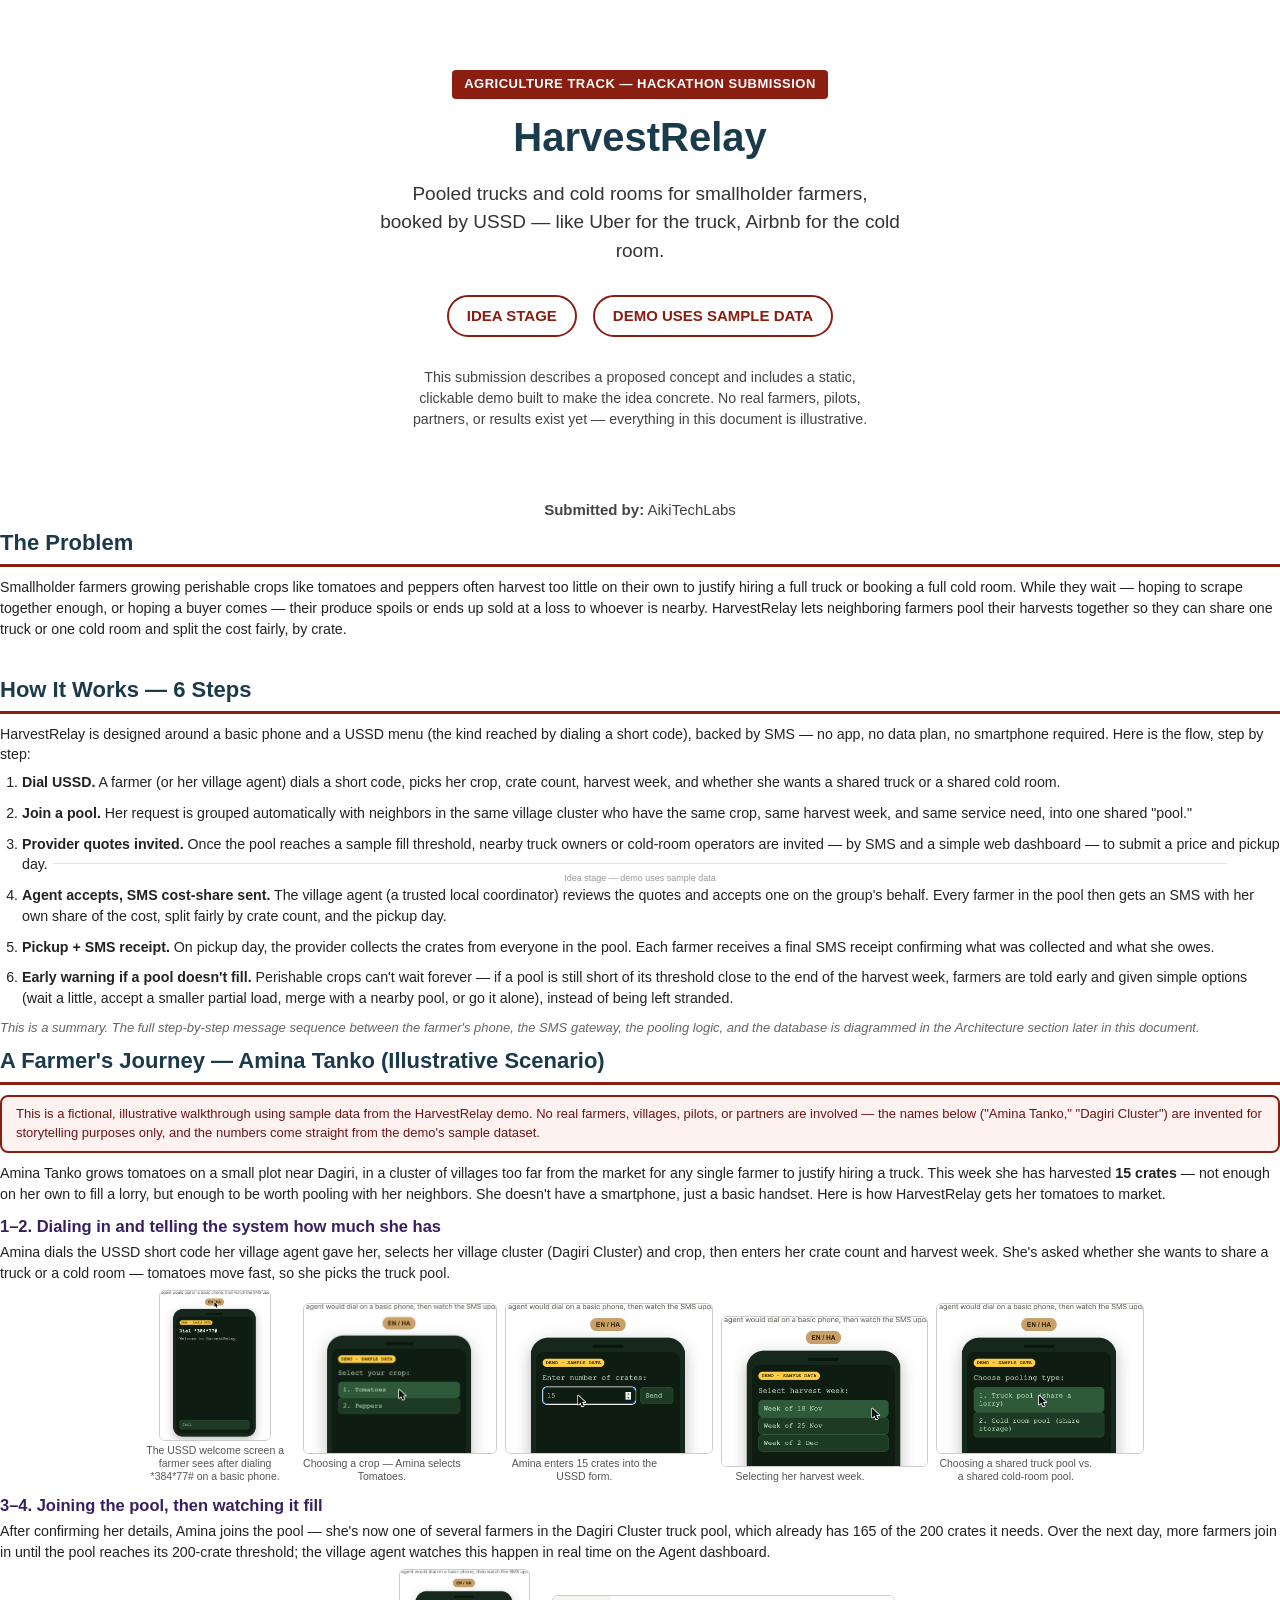
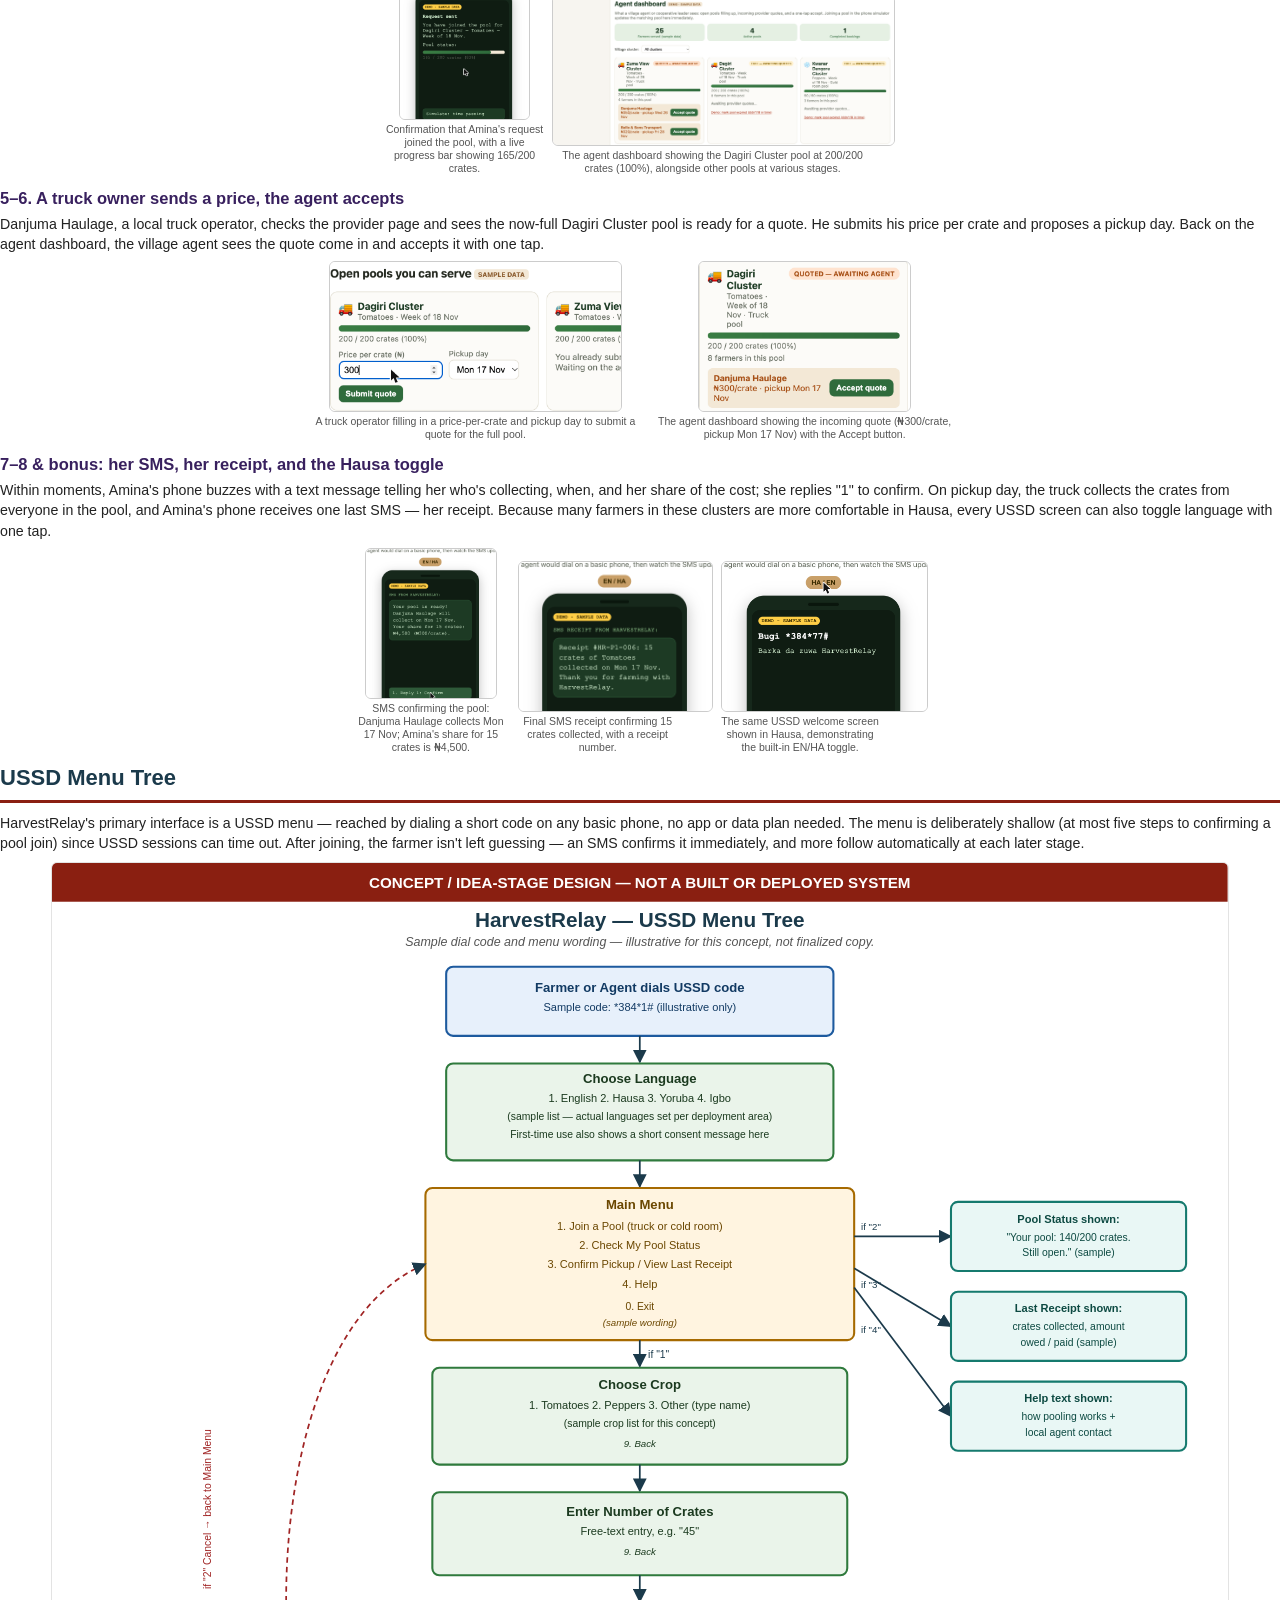
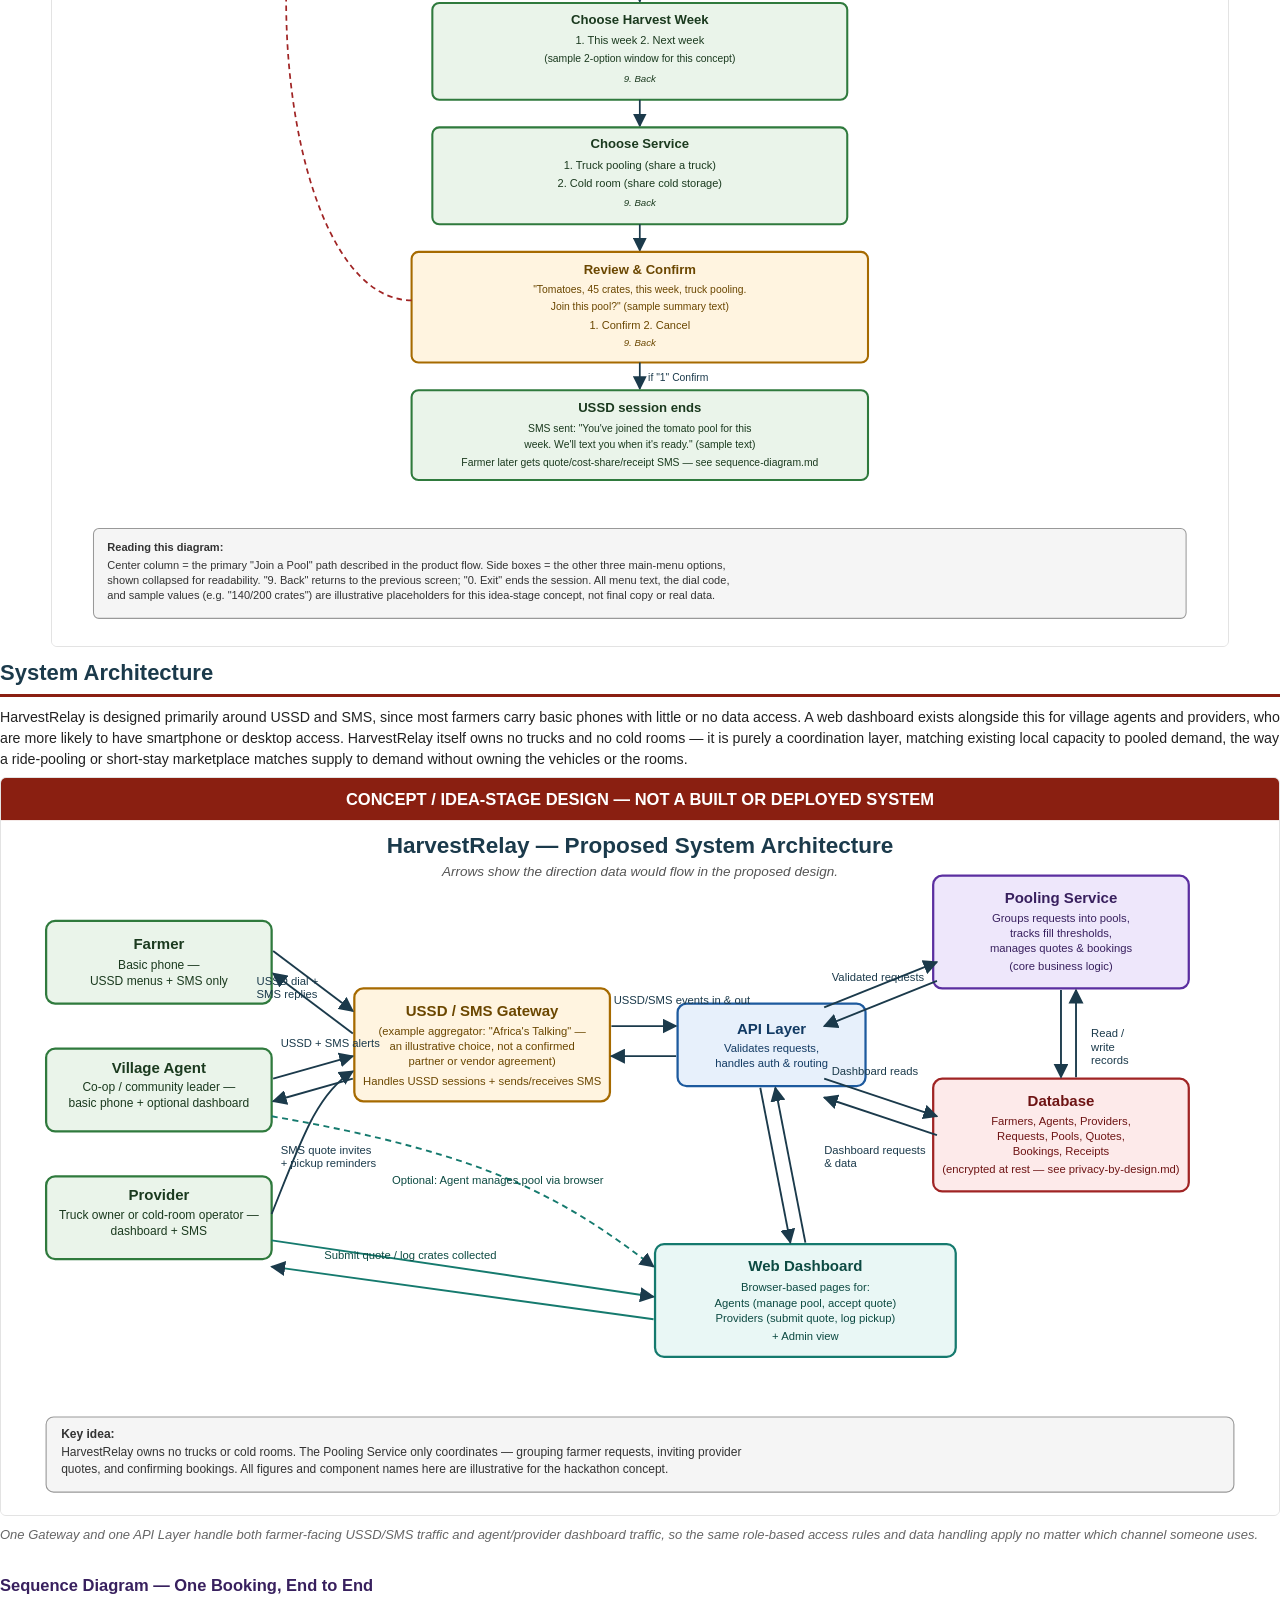
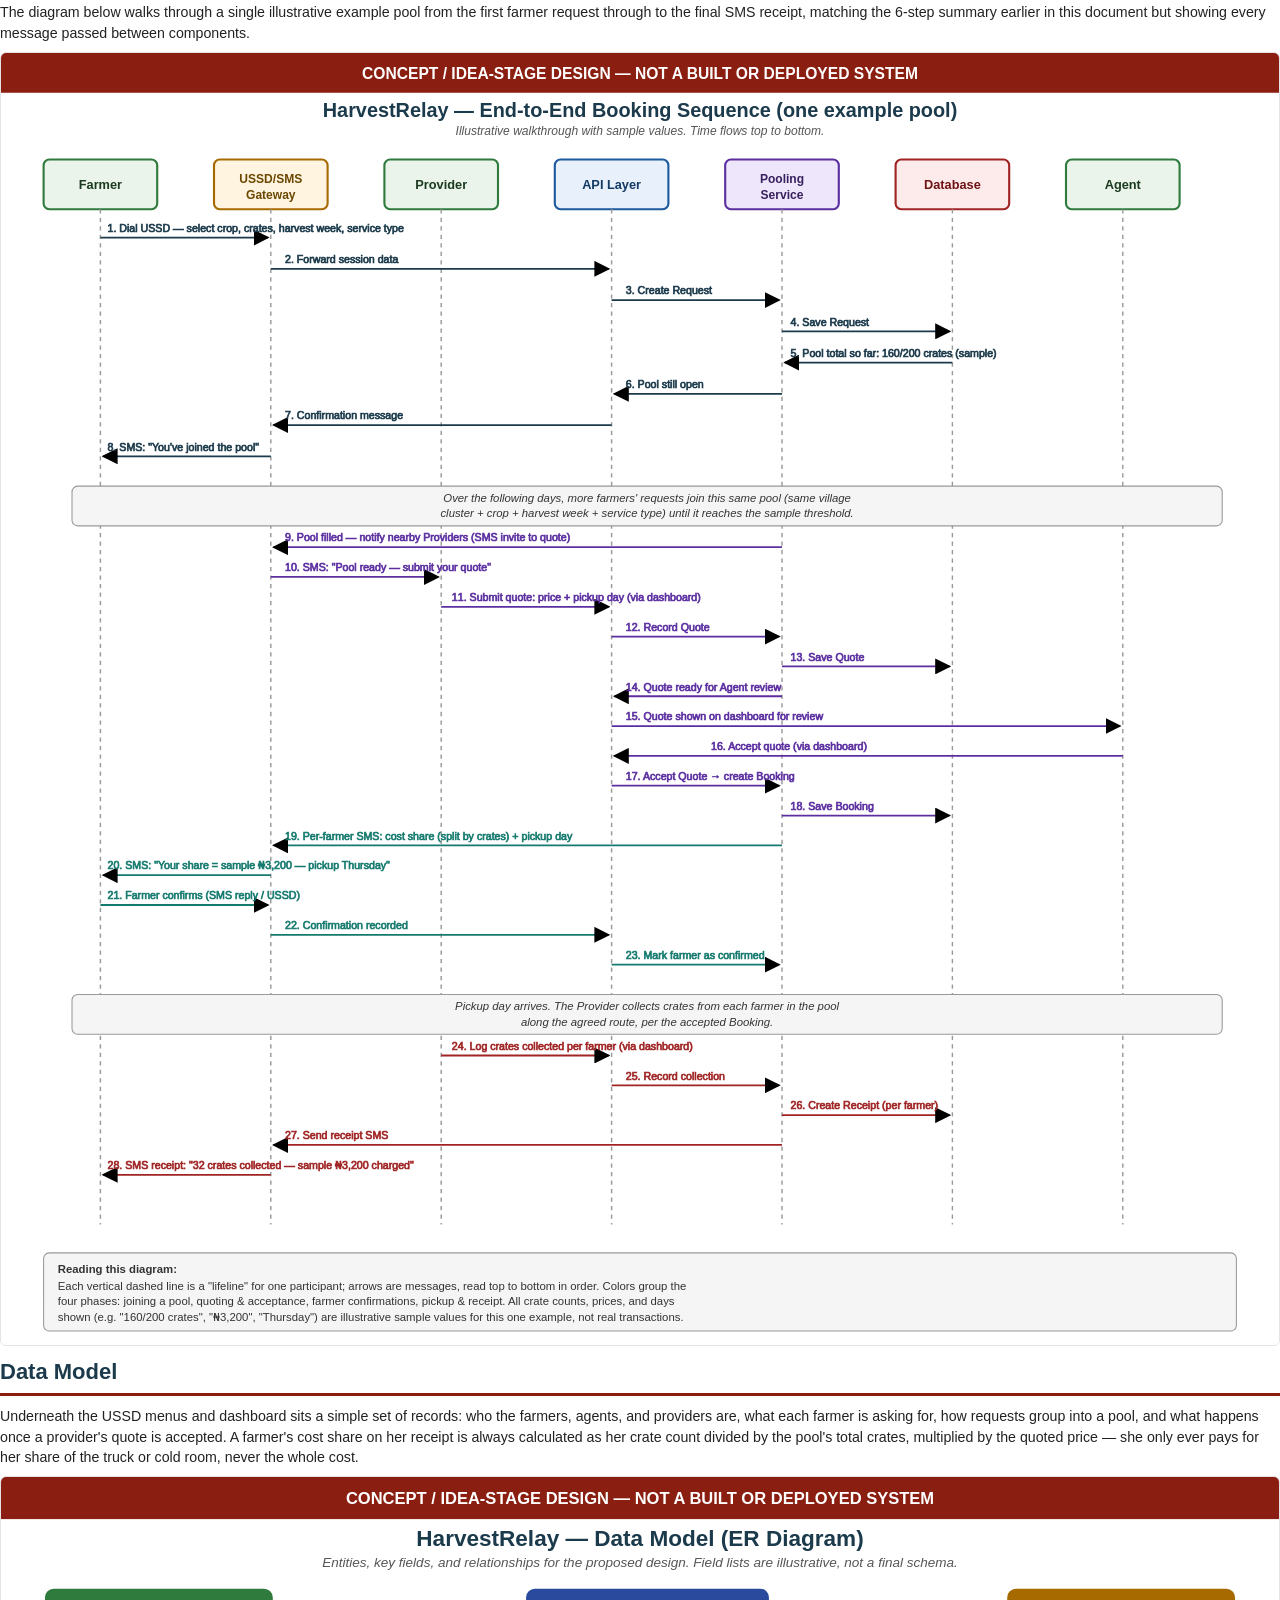
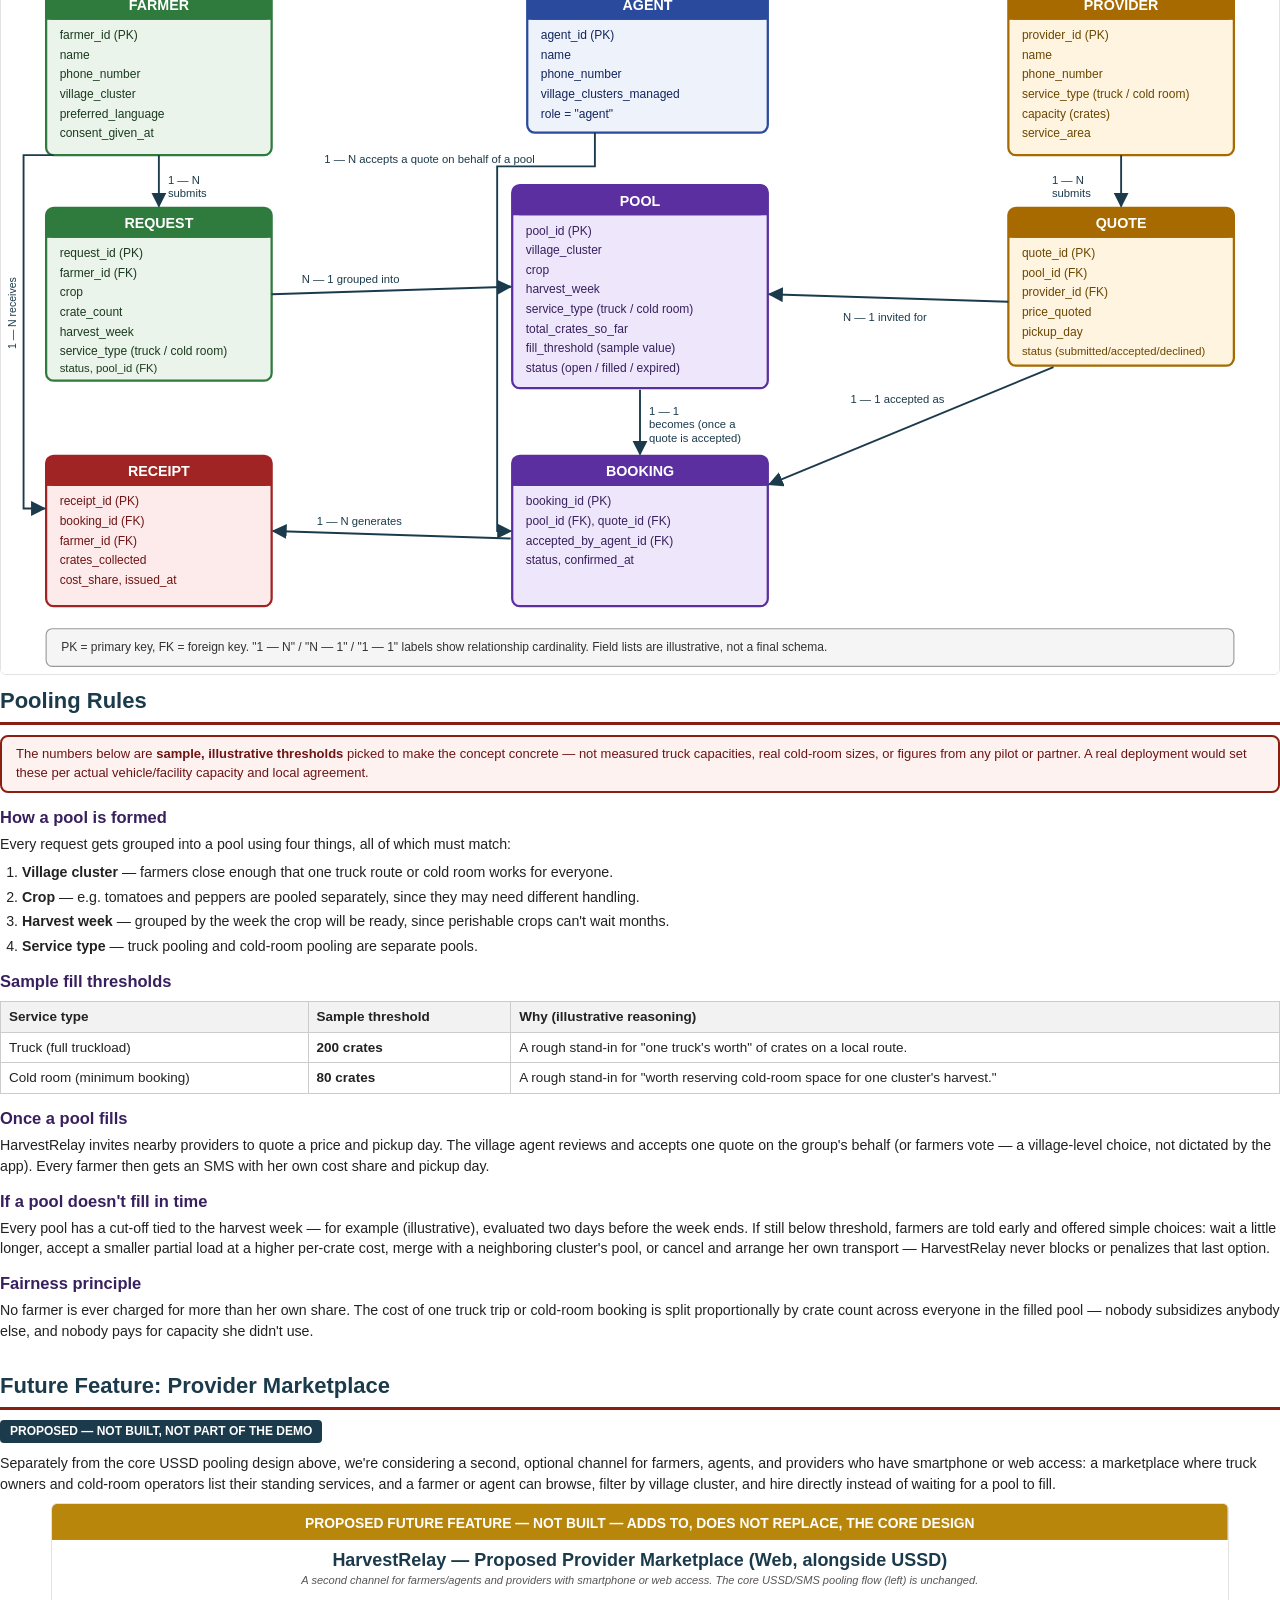
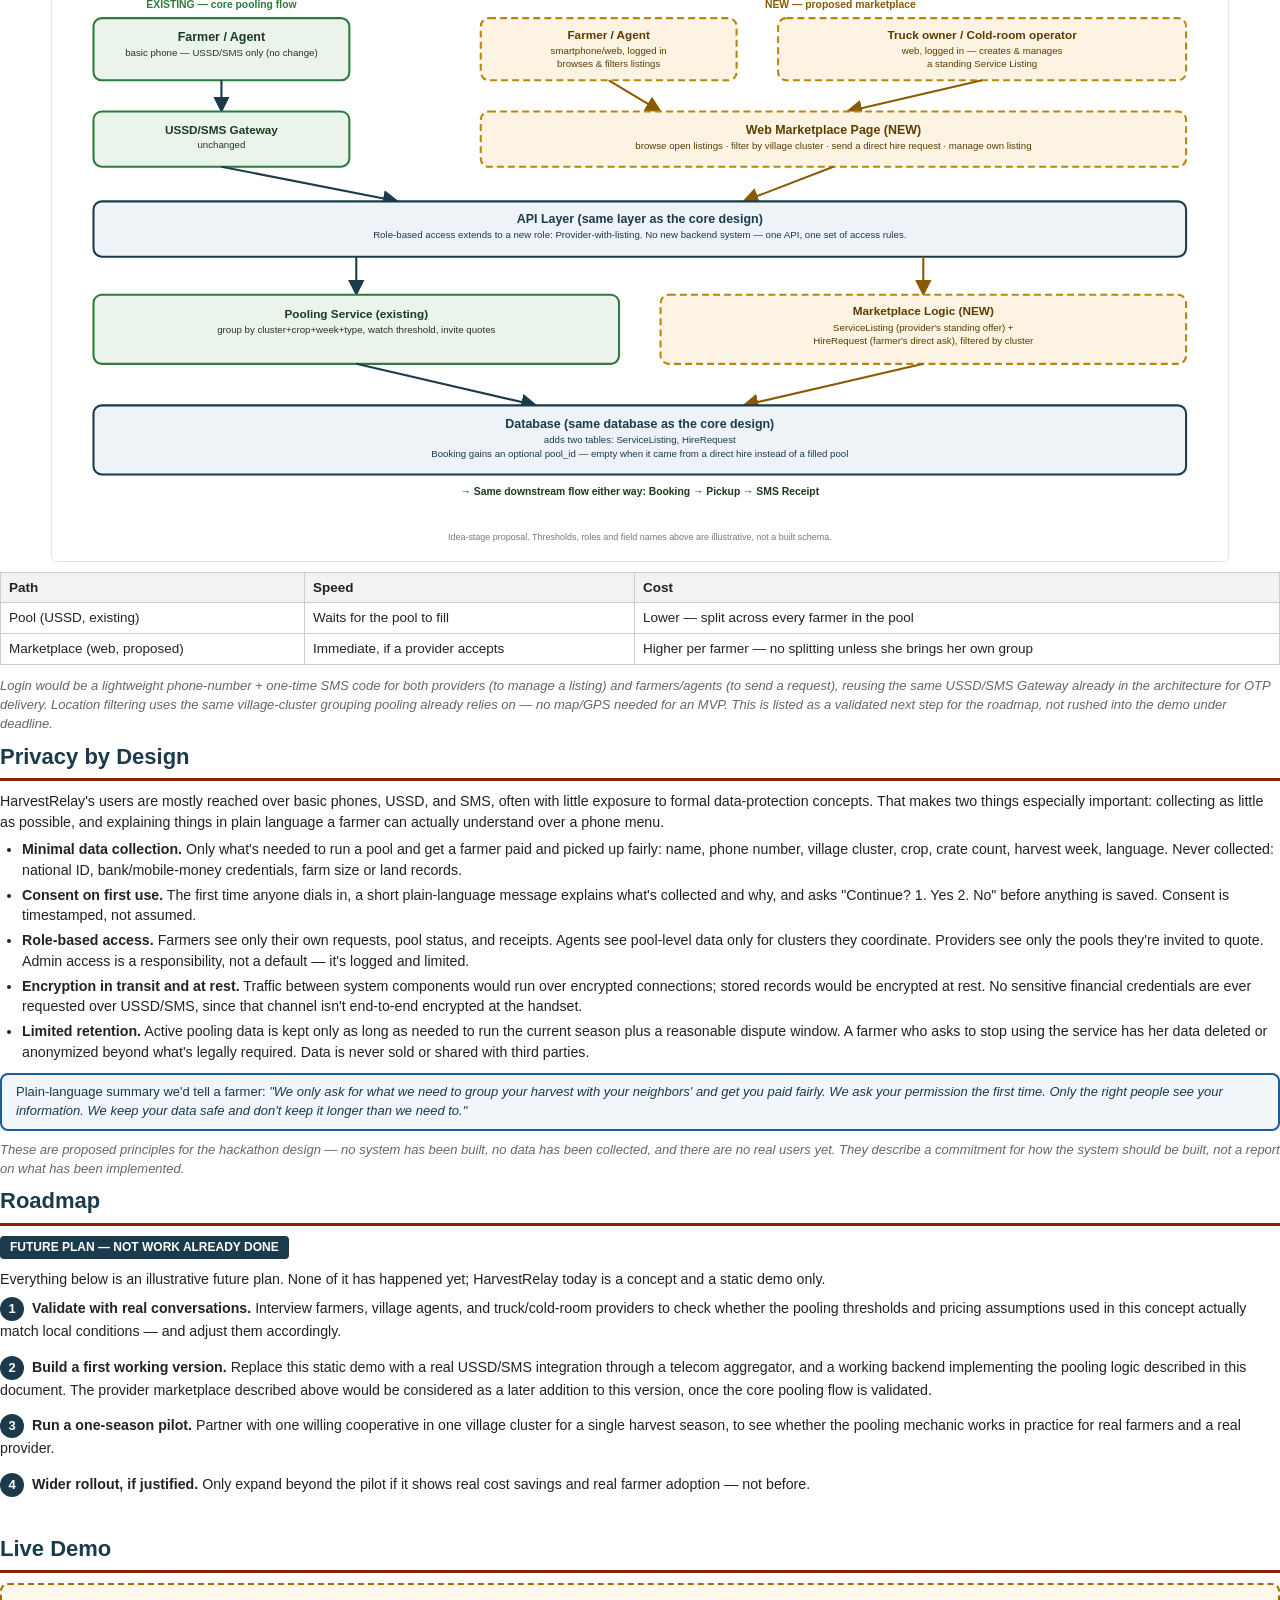
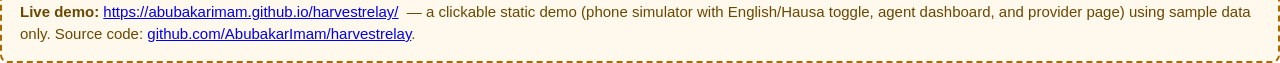
==== commit f77fce18: "Trim PDF back into the 8-12 page target Compacted the marketplace diagram, tightened typography, and" ====
--- a/pdf/build.html
+++ b/pdf/build.html
@@ -6,7 +6,7 @@
 <style>
   @page {
     size: A4;
-    margin: 20mm 14mm 16mm 14mm;
+    margin: 18mm 13mm 18mm 13mm;
   }
   * { box-sizing: border-box; }
   html, body {
@@ -14,13 +14,13 @@
     padding: 0;
     font-family: "Helvetica Neue", Helvetica, Arial, sans-serif;
     color: #222222;
-    font-size: 15px;
-    line-height: 1.55;
-  }
-  h1 { font-size: 30px; line-height: 1.25; color: #1b3a4b; margin: 0 0 10px 0; }
-  h2 { font-size: 23px; color: #1b3a4b; margin: 0 0 12px 0; border-bottom: 3px solid #8a1f11; padding-bottom: 6px; }
-  h3 { font-size: 17px; color: #38205e; margin: 14px 0 6px 0; }
-  p { margin: 0 0 8px 0; }
+    font-size: 14.2px;
+    line-height: 1.46;
+  }
+  h1 { font-size: 29px; line-height: 1.22; color: #1b3a4b; margin: 0 0 9px 0; }
+  h2 { font-size: 22px; color: #1b3a4b; margin: 0 0 10px 0; border-bottom: 3px solid #8a1f11; padding-bottom: 5px; }
+  h3 { font-size: 16.5px; color: #38205e; margin: 12px 0 5px 0; }
+  p { margin: 0 0 7px 0; }
   .section {
     page-break-before: always;
   }
@@ -47,7 +47,7 @@
     border-top: 1px solid #e3e3e3;
     padding-top: 2mm;
   }
-  table { border-collapse: collapse; width: 100%; margin: 8px 0 12px 0; font-size: 13.5px; }
+  table { border-collapse: collapse; width: 100%; margin: 8px 0 12px 0; font-size: 13.5px; page-break-inside: avoid; }
   th, td { border: 1px solid #cccccc; padding: 5px 8px; text-align: left; vertical-align: top; }
   th { background: #f2f2f2; }
   ol, ul { margin: 0 0 9px 0; padding-left: 22px; }
@@ -828,7 +828,7 @@
 <!-- ============================================================ -->
 <!-- H. POOLING RULES -->
 <!-- ============================================================ -->
-<section class="section">
+<section class="section" style="page-break-before: auto;">
   <h2>Pooling Rules</h2>
   <div class="disclaimer-box">
     The numbers below are <strong>sample, illustrative thresholds</strong>
@@ -897,19 +897,22 @@
     of waiting for a pool to fill.
   </p>
   <div class="svg-wrap compact">
-<svg xmlns="http://www.w3.org/2000/svg" viewBox="0 0 1700 1180" font-family="Helvetica, Arial, sans-serif">
-  <rect x="0" y="0" width="1700" height="1180" fill="#ffffff"/>
-  <rect x="0" y="0" width="1700" height="56" fill="#b8860b"/>
-  <text x="850" y="36" text-anchor="middle" font-size="22" font-weight="bold" fill="#ffffff">
+<svg xmlns="http://www.w3.org/2000/svg" viewBox="0 0 1700 950" font-family="Helvetica, Arial, sans-serif">
+  <rect x="0" y="0" width="1700" height="950" fill="#ffffff"/>
+
+  <!-- Banner -->
+  <rect x="0" y="0" width="1700" height="52" fill="#b8860b"/>
+  <text x="850" y="34" text-anchor="middle" font-size="20" font-weight="bold" fill="#ffffff">
     PROPOSED FUTURE FEATURE — NOT BUILT — ADDS TO, DOES NOT REPLACE, THE CORE DESIGN
   </text>
-  <text x="850" y="100" text-anchor="middle" font-size="28" font-weight="bold" fill="#1b3a4b">
+
+  <text x="850" y="90" text-anchor="middle" font-size="26" font-weight="bold" fill="#1b3a4b">
     HarvestRelay — Proposed Provider Marketplace (Web, alongside USSD)
   </text>
-  <text x="850" y="128" text-anchor="middle" font-size="17" font-style="italic" fill="#555555">
-    A second channel for farmers/agents and providers with smartphone or web access.
-    The core USSD/SMS pooling flow (left) is unchanged.
+  <text x="850" y="115" text-anchor="middle" font-size="16" font-style="italic" fill="#555555">
+    A second channel for farmers/agents and providers with smartphone or web access. The core USSD/SMS pooling flow (left) is unchanged.
   </text>
+
   <defs>
     <marker id="arrowFwdMk2" viewBox="0 0 10 10" refX="9" refY="5" markerWidth="8" markerHeight="8" orient="auto-start-reverse">
       <path d="M0,0 L10,5 L0,10 z" fill="#1b3a4b"/>
@@ -918,55 +921,73 @@
       <path d="M0,0 L10,5 L0,10 z" fill="#8a5a00"/>
     </marker>
   </defs>
-  <text x="245" y="172" text-anchor="middle" font-size="16" font-weight="bold" fill="#2f7a3d">EXISTING — core pooling flow</text>
-  <text x="1140" y="172" text-anchor="middle" font-size="16" font-weight="bold" fill="#8a5a00">NEW — proposed marketplace</text>
-  <rect x="60" y="190" width="370" height="100" rx="12" fill="#eaf4ea" stroke="#2f7a3d" stroke-width="3"/>
-  <text x="245" y="228" text-anchor="middle" font-size="19" font-weight="bold" fill="#1b3a1f">Farmer / Agent</text>
-  <text x="245" y="252" text-anchor="middle" font-size="15" fill="#1b3a1f">basic phone — USSD/SMS only</text>
-  <text x="245" y="272" text-anchor="middle" font-size="15" fill="#1b3a1f">(no change)</text>
-  <rect x="620" y="190" width="370" height="100" rx="12" fill="#fdf3e3" stroke="#b8860b" stroke-width="3" stroke-dasharray="10,6"/>
-  <text x="805" y="222" text-anchor="middle" font-size="18" font-weight="bold" fill="#5c3d00">Farmer / Agent</text>
-  <text x="805" y="246" text-anchor="middle" font-size="15" fill="#5c3d00">smartphone / web, logged in</text>
-  <text x="805" y="268" text-anchor="middle" font-size="15" fill="#5c3d00">browses &amp; filters listings</text>
-  <rect x="1050" y="190" width="590" height="100" rx="12" fill="#fdf3e3" stroke="#b8860b" stroke-width="3" stroke-dasharray="10,6"/>
-  <text x="1345" y="222" text-anchor="middle" font-size="18" font-weight="bold" fill="#5c3d00">Truck owner / Cold-room operator</text>
-  <text x="1345" y="246" text-anchor="middle" font-size="15" fill="#5c3d00">web, logged in — creates &amp; manages</text>
-  <text x="1345" y="268" text-anchor="middle" font-size="15" fill="#5c3d00">a standing Service Listing</text>
-  <line x1="245" y1="290" x2="245" y2="350" stroke="#1b3a4b" stroke-width="3" marker-end="url(#arrowFwdMk2)"/>
-  <line x1="805" y1="290" x2="880" y2="350" stroke="#8a5a00" stroke-width="3" marker-end="url(#arrowNewMk2)"/>
-  <line x1="1345" y1="290" x2="1150" y2="350" stroke="#8a5a00" stroke-width="3" marker-end="url(#arrowNewMk2)"/>
-  <rect x="60" y="350" width="370" height="90" rx="12" fill="#eaf4ea" stroke="#2f7a3d" stroke-width="3"/>
-  <text x="245" y="385" text-anchor="middle" font-size="18" font-weight="bold" fill="#1b3a1f">USSD/SMS Gateway</text>
-  <text x="245" y="408" text-anchor="middle" font-size="15" fill="#1b3a1f">unchanged</text>
-  <rect x="620" y="350" width="1020" height="90" rx="12" fill="#fdf3e3" stroke="#b8860b" stroke-width="3" stroke-dasharray="10,6"/>
-  <text x="1130" y="385" text-anchor="middle" font-size="19" font-weight="bold" fill="#5c3d00">Web Marketplace Page (NEW)</text>
-  <text x="1130" y="408" text-anchor="middle" font-size="15" fill="#5c3d00">browse open listings · filter by village cluster · send a direct hire request · manage own listing</text>
-  <line x1="245" y1="440" x2="500" y2="520" stroke="#1b3a4b" stroke-width="3" marker-end="url(#arrowFwdMk2)"/>
-  <line x1="1130" y1="440" x2="1000" y2="520" stroke="#8a5a00" stroke-width="3" marker-end="url(#arrowNewMk2)"/>
-  <rect x="60" y="520" width="1580" height="90" rx="12" fill="#eef3f7" stroke="#1b3a4b" stroke-width="3"/>
-  <text x="850" y="555" text-anchor="middle" font-size="19" font-weight="bold" fill="#1b3a4b">API Layer (same layer as the core design)</text>
-  <text x="850" y="578" text-anchor="middle" font-size="15" fill="#1b3a4b">Role-based access extends to a new role: Provider-with-listing. No new backend system — one API, one set of access rules.</text>
-  <line x1="440" y1="610" x2="440" y2="680" stroke="#1b3a4b" stroke-width="3" marker-end="url(#arrowFwdMk2)"/>
-  <line x1="1260" y1="610" x2="1260" y2="680" stroke="#8a5a00" stroke-width="3" marker-end="url(#arrowNewMk2)"/>
-  <rect x="60" y="680" width="760" height="110" rx="12" fill="#eaf4ea" stroke="#2f7a3d" stroke-width="3"/>
-  <text x="440" y="716" text-anchor="middle" font-size="18" font-weight="bold" fill="#1b3a1f">Pooling Service (existing)</text>
-  <text x="440" y="740" text-anchor="middle" font-size="15" fill="#1b3a1f">group by cluster+crop+week+type,</text>
-  <text x="440" y="760" text-anchor="middle" font-size="15" fill="#1b3a1f">watch threshold, invite quotes</text>
-  <rect x="880" y="680" width="760" height="110" rx="12" fill="#fdf3e3" stroke="#b8860b" stroke-width="3" stroke-dasharray="10,6"/>
-  <text x="1260" y="712" text-anchor="middle" font-size="18" font-weight="bold" fill="#5c3d00">Marketplace Logic (NEW)</text>
-  <text x="1260" y="736" text-anchor="middle" font-size="15" fill="#5c3d00">ServiceListing (provider's standing offer) +</text>
-  <text x="1260" y="758" text-anchor="middle" font-size="15" fill="#5c3d00">HireRequest (farmer's direct ask), filtered by cluster</text>
-  <line x1="440" y1="790" x2="700" y2="860" stroke="#1b3a4b" stroke-width="3" marker-end="url(#arrowFwdMk2)"/>
-  <line x1="1260" y1="790" x2="1000" y2="860" stroke="#8a5a00" stroke-width="3" marker-end="url(#arrowNewMk2)"/>
-  <rect x="60" y="860" width="1580" height="110" rx="12" fill="#eef3f7" stroke="#1b3a4b" stroke-width="3"/>
-  <text x="850" y="896" text-anchor="middle" font-size="19" font-weight="bold" fill="#1b3a4b">Database (same database as the core design)</text>
-  <text x="850" y="920" text-anchor="middle" font-size="15" fill="#1b3a4b">adds two tables: ServiceListing, HireRequest</text>
-  <text x="850" y="942" text-anchor="middle" font-size="15" fill="#1b3a4b">Booking gains an optional pool_id — empty when it came from a direct hire instead of a filled pool</text>
-  <line x1="850" y1="970" x2="850" y2="1020" stroke="#1b3a4b" stroke-width="3" marker-end="url(#arrowFwdMk2)"/>
-  <rect x="370" y="1020" width="960" height="100" rx="12" fill="#f3f7ef" stroke="#2f7a3d" stroke-width="3"/>
-  <text x="850" y="1056" text-anchor="middle" font-size="19" font-weight="bold" fill="#1b3a1f">Booking → Pickup → SMS Receipt</text>
-  <text x="850" y="1080" text-anchor="middle" font-size="15" fill="#1b3a1f">identical downstream flow whether the booking came from a pool or a direct marketplace hire</text>
-  <text x="850" y="1150" text-anchor="middle" font-size="14" fill="#777777">
+
+  <text x="245" y="150" text-anchor="middle" font-size="15" font-weight="bold" fill="#2f7a3d">EXISTING — core pooling flow</text>
+  <text x="1140" y="150" text-anchor="middle" font-size="15" font-weight="bold" fill="#8a5a00">NEW — proposed marketplace</text>
+
+  <!-- Row 1: actors -->
+  <rect x="60" y="165" width="370" height="90" rx="12" fill="#eaf4ea" stroke="#2f7a3d" stroke-width="3"/>
+  <text x="245" y="198" text-anchor="middle" font-size="18" font-weight="bold" fill="#1b3a1f">Farmer / Agent</text>
+  <text x="245" y="220" text-anchor="middle" font-size="14" fill="#1b3a1f">basic phone — USSD/SMS only (no change)</text>
+
+  <rect x="620" y="165" width="370" height="90" rx="12" fill="#fdf3e3" stroke="#b8860b" stroke-width="3" stroke-dasharray="10,6"/>
+  <text x="805" y="195" text-anchor="middle" font-size="17" font-weight="bold" fill="#5c3d00">Farmer / Agent</text>
+  <text x="805" y="217" text-anchor="middle" font-size="14" fill="#5c3d00">smartphone/web, logged in</text>
+  <text x="805" y="236" text-anchor="middle" font-size="14" fill="#5c3d00">browses &amp; filters listings</text>
+
+  <rect x="1050" y="165" width="590" height="90" rx="12" fill="#fdf3e3" stroke="#b8860b" stroke-width="3" stroke-dasharray="10,6"/>
+  <text x="1345" y="195" text-anchor="middle" font-size="17" font-weight="bold" fill="#5c3d00">Truck owner / Cold-room operator</text>
+  <text x="1345" y="217" text-anchor="middle" font-size="14" fill="#5c3d00">web, logged in — creates &amp; manages</text>
+  <text x="1345" y="236" text-anchor="middle" font-size="14" fill="#5c3d00">a standing Service Listing</text>
+
+  <line x1="245" y1="255" x2="245" y2="300" stroke="#1b3a4b" stroke-width="3" marker-end="url(#arrowFwdMk2)"/>
+  <line x1="805" y1="255" x2="880" y2="300" stroke="#8a5a00" stroke-width="3" marker-end="url(#arrowNewMk2)"/>
+  <line x1="1345" y1="255" x2="1150" y2="300" stroke="#8a5a00" stroke-width="3" marker-end="url(#arrowNewMk2)"/>
+
+  <!-- Row 2 -->
+  <rect x="60" y="300" width="370" height="80" rx="12" fill="#eaf4ea" stroke="#2f7a3d" stroke-width="3"/>
+  <text x="245" y="332" text-anchor="middle" font-size="17" font-weight="bold" fill="#1b3a1f">USSD/SMS Gateway</text>
+  <text x="245" y="353" text-anchor="middle" font-size="14" fill="#1b3a1f">unchanged</text>
+
+  <rect x="620" y="300" width="1020" height="80" rx="12" fill="#fdf3e3" stroke="#b8860b" stroke-width="3" stroke-dasharray="10,6"/>
+  <text x="1130" y="332" text-anchor="middle" font-size="18" font-weight="bold" fill="#5c3d00">Web Marketplace Page (NEW)</text>
+  <text x="1130" y="354" text-anchor="middle" font-size="14" fill="#5c3d00">browse open listings · filter by village cluster · send a direct hire request · manage own listing</text>
+
+  <line x1="245" y1="380" x2="500" y2="430" stroke="#1b3a4b" stroke-width="3" marker-end="url(#arrowFwdMk2)"/>
+  <line x1="1130" y1="380" x2="1000" y2="430" stroke="#8a5a00" stroke-width="3" marker-end="url(#arrowNewMk2)"/>
+
+  <!-- Row 3: shared API layer -->
+  <rect x="60" y="430" width="1580" height="80" rx="12" fill="#eef3f7" stroke="#1b3a4b" stroke-width="3"/>
+  <text x="850" y="462" text-anchor="middle" font-size="18" font-weight="bold" fill="#1b3a4b">API Layer (same layer as the core design)</text>
+  <text x="850" y="483" text-anchor="middle" font-size="14" fill="#1b3a4b">Role-based access extends to a new role: Provider-with-listing. No new backend system — one API, one set of access rules.</text>
+
+  <line x1="440" y1="510" x2="440" y2="565" stroke="#1b3a4b" stroke-width="3" marker-end="url(#arrowFwdMk2)"/>
+  <line x1="1260" y1="510" x2="1260" y2="565" stroke="#8a5a00" stroke-width="3" marker-end="url(#arrowNewMk2)"/>
+
+  <!-- Row 4 -->
+  <rect x="60" y="565" width="760" height="100" rx="12" fill="#eaf4ea" stroke="#2f7a3d" stroke-width="3"/>
+  <text x="440" y="598" text-anchor="middle" font-size="17" font-weight="bold" fill="#1b3a1f">Pooling Service (existing)</text>
+  <text x="440" y="620" text-anchor="middle" font-size="14" fill="#1b3a1f">group by cluster+crop+week+type, watch threshold, invite quotes</text>
+
+  <rect x="880" y="565" width="760" height="100" rx="12" fill="#fdf3e3" stroke="#b8860b" stroke-width="3" stroke-dasharray="10,6"/>
+  <text x="1260" y="595" text-anchor="middle" font-size="17" font-weight="bold" fill="#5c3d00">Marketplace Logic (NEW)</text>
+  <text x="1260" y="617" text-anchor="middle" font-size="14" fill="#5c3d00">ServiceListing (provider's standing offer) +</text>
+  <text x="1260" y="637" text-anchor="middle" font-size="14" fill="#5c3d00">HireRequest (farmer's direct ask), filtered by cluster</text>
+
+  <line x1="440" y1="665" x2="700" y2="725" stroke="#1b3a4b" stroke-width="3" marker-end="url(#arrowFwdMk2)"/>
+  <line x1="1260" y1="665" x2="1000" y2="725" stroke="#8a5a00" stroke-width="3" marker-end="url(#arrowNewMk2)"/>
+
+  <!-- Row 5: shared database -->
+  <rect x="60" y="725" width="1580" height="100" rx="12" fill="#eef3f7" stroke="#1b3a4b" stroke-width="3"/>
+  <text x="850" y="758" text-anchor="middle" font-size="18" font-weight="bold" fill="#1b3a4b">Database (same database as the core design)</text>
+  <text x="850" y="780" text-anchor="middle" font-size="14" fill="#1b3a4b">adds two tables: ServiceListing, HireRequest</text>
+  <text x="850" y="800" text-anchor="middle" font-size="14" fill="#1b3a4b">Booking gains an optional pool_id — empty when it came from a direct hire instead of a filled pool</text>
+
+  <text x="850" y="855" text-anchor="middle" font-size="15" fill="#1b3a1f" font-weight="bold">
+    → Same downstream flow either way: Booking → Pickup → SMS Receipt
+  </text>
+
+  <text x="850" y="920" text-anchor="middle" font-size="13" fill="#777777">
     Idea-stage proposal. Thresholds, roles and field names above are illustrative, not a built schema.
   </text>
 </svg>
@@ -990,7 +1011,7 @@
 <!-- ============================================================ -->
 <!-- I. PRIVACY -->
 <!-- ============================================================ -->
-<section class="section">
+<section class="section" style="page-break-before: auto;">
   <h2>Privacy by Design</h2>
   <p>
     HarvestRelay's users are mostly reached over basic phones, USSD, and
